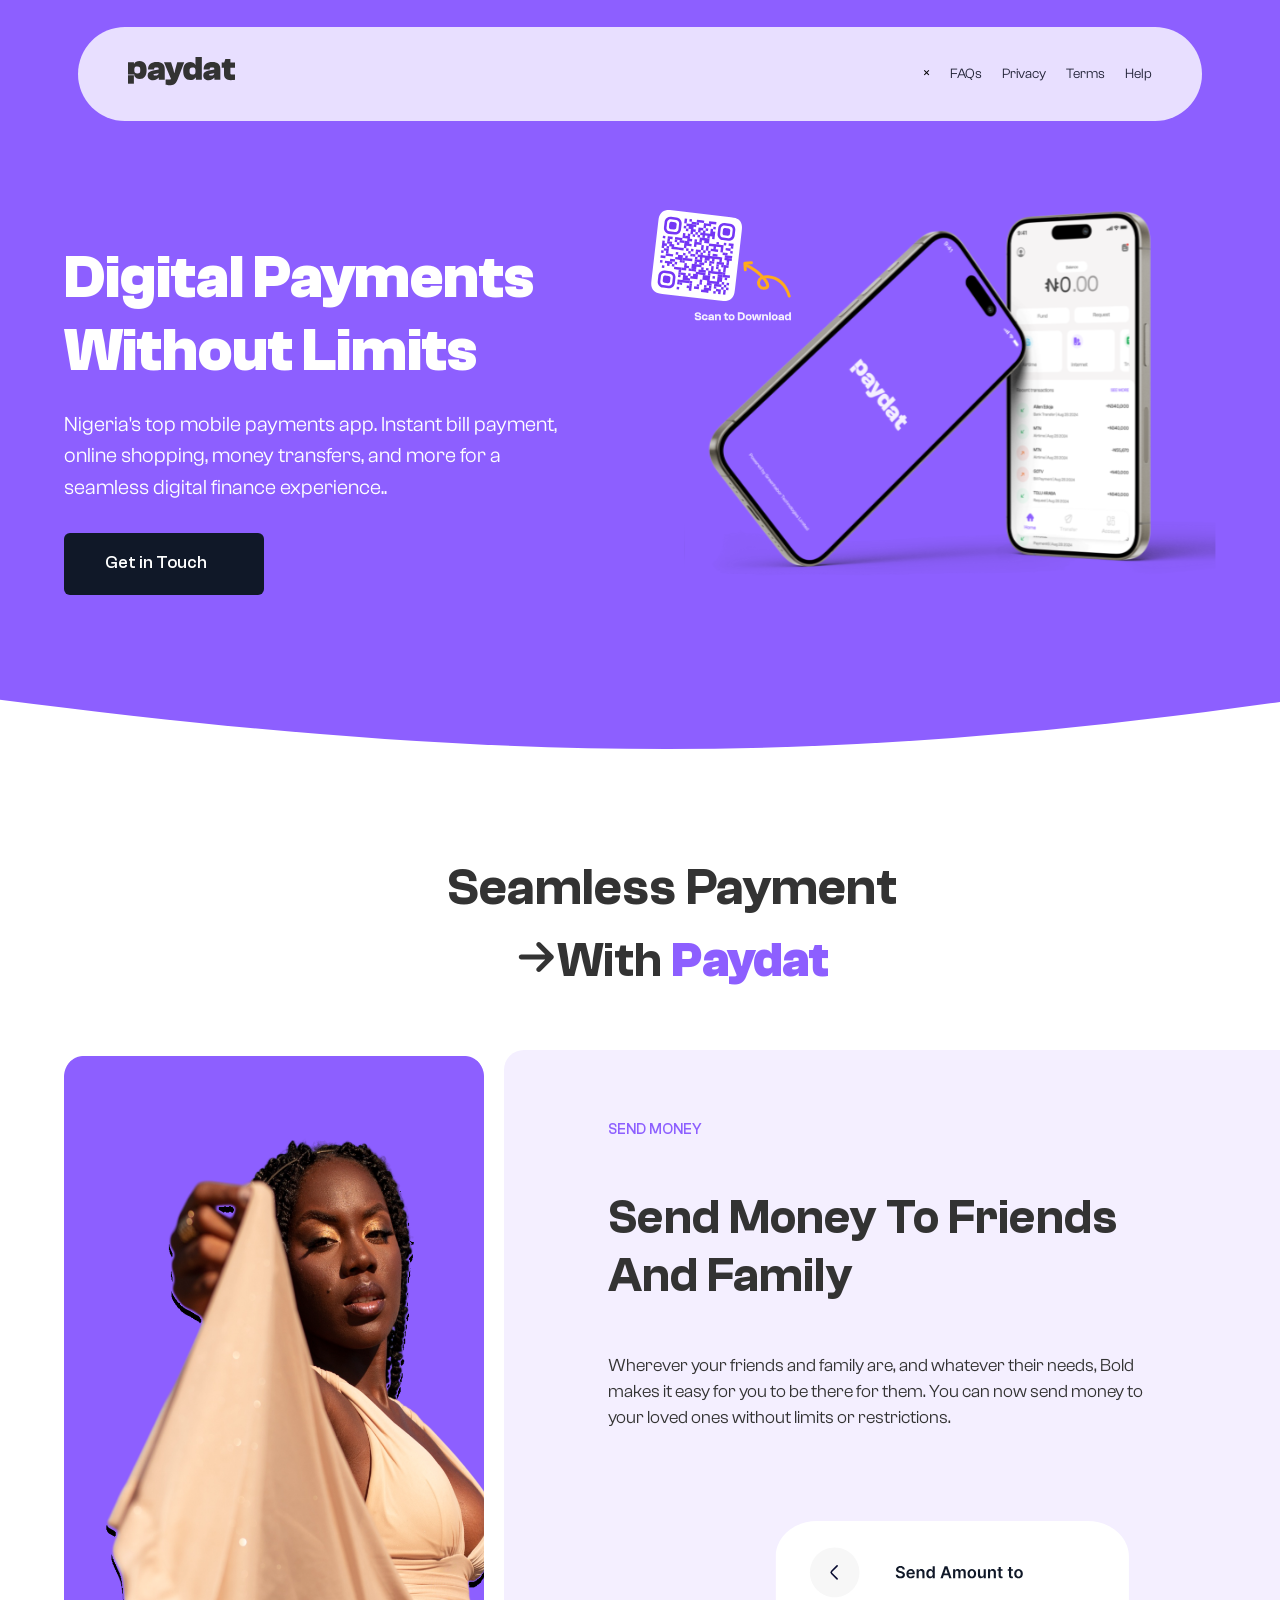
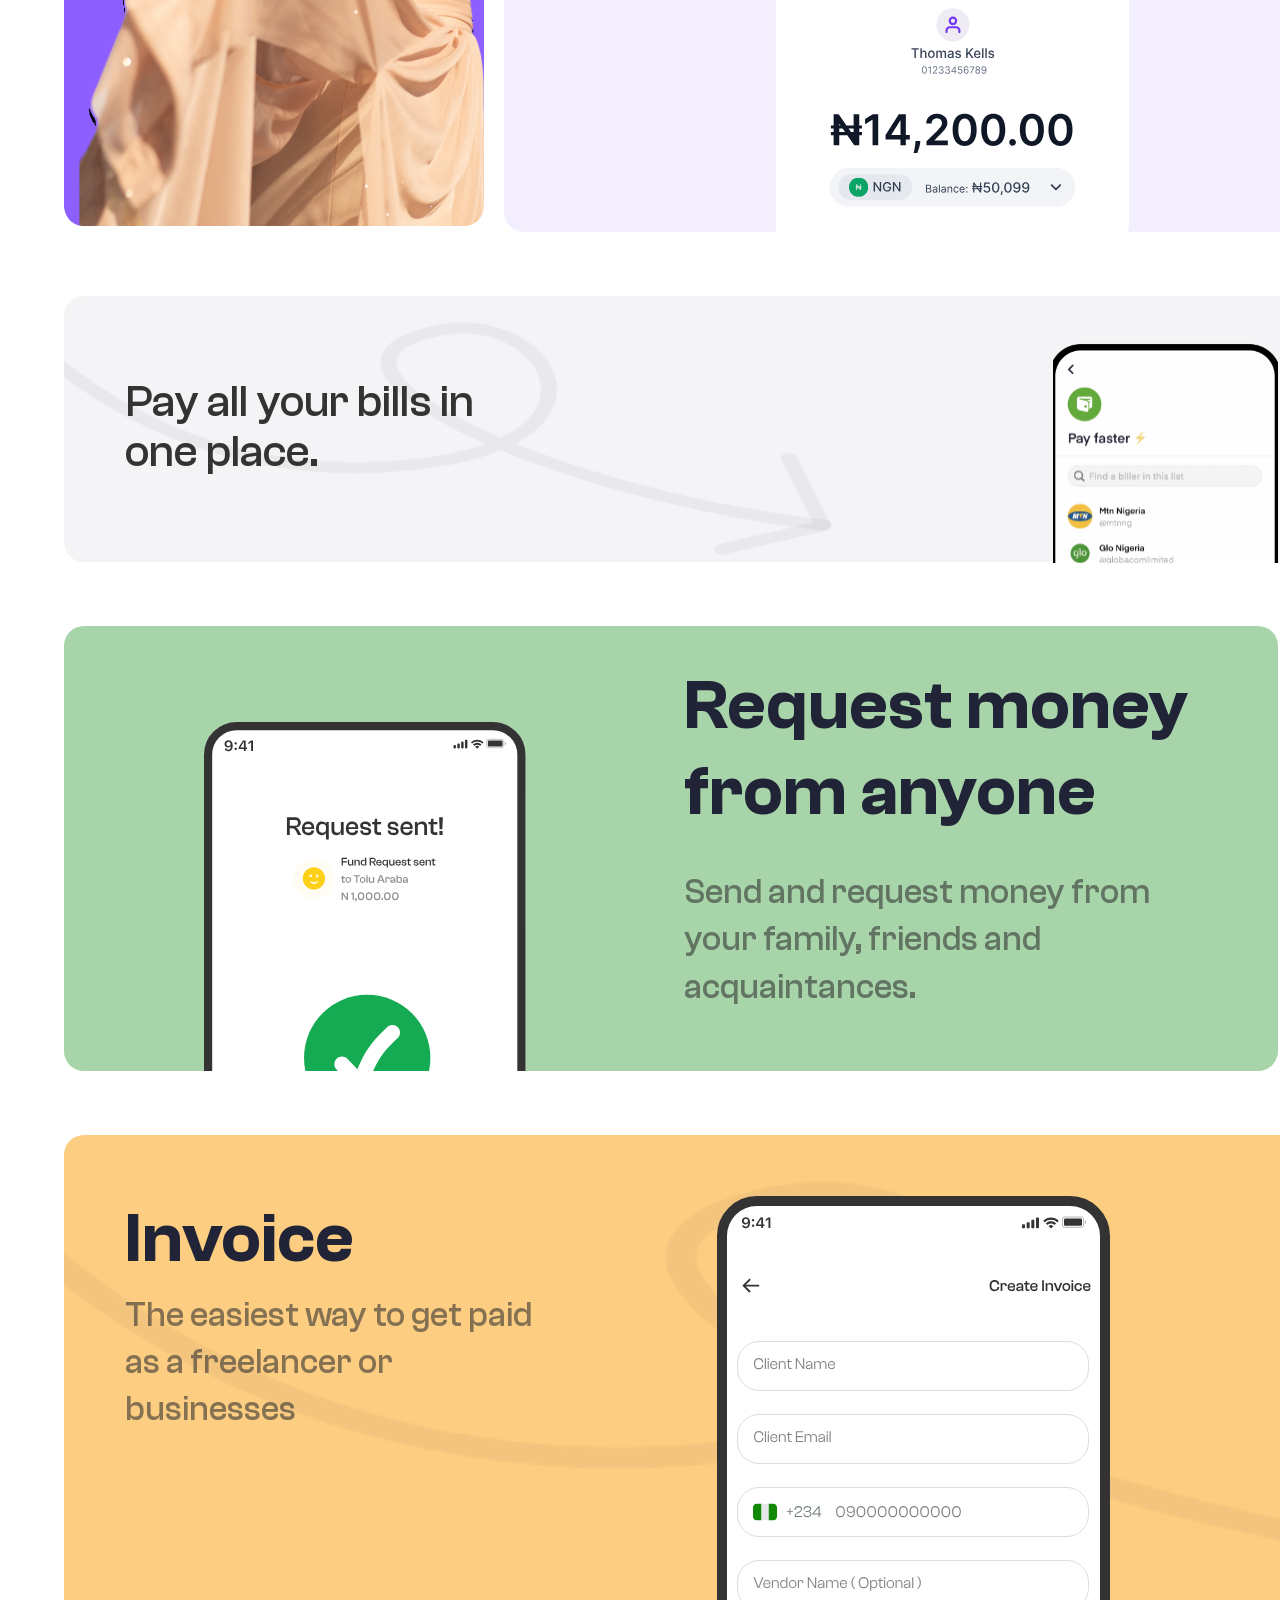
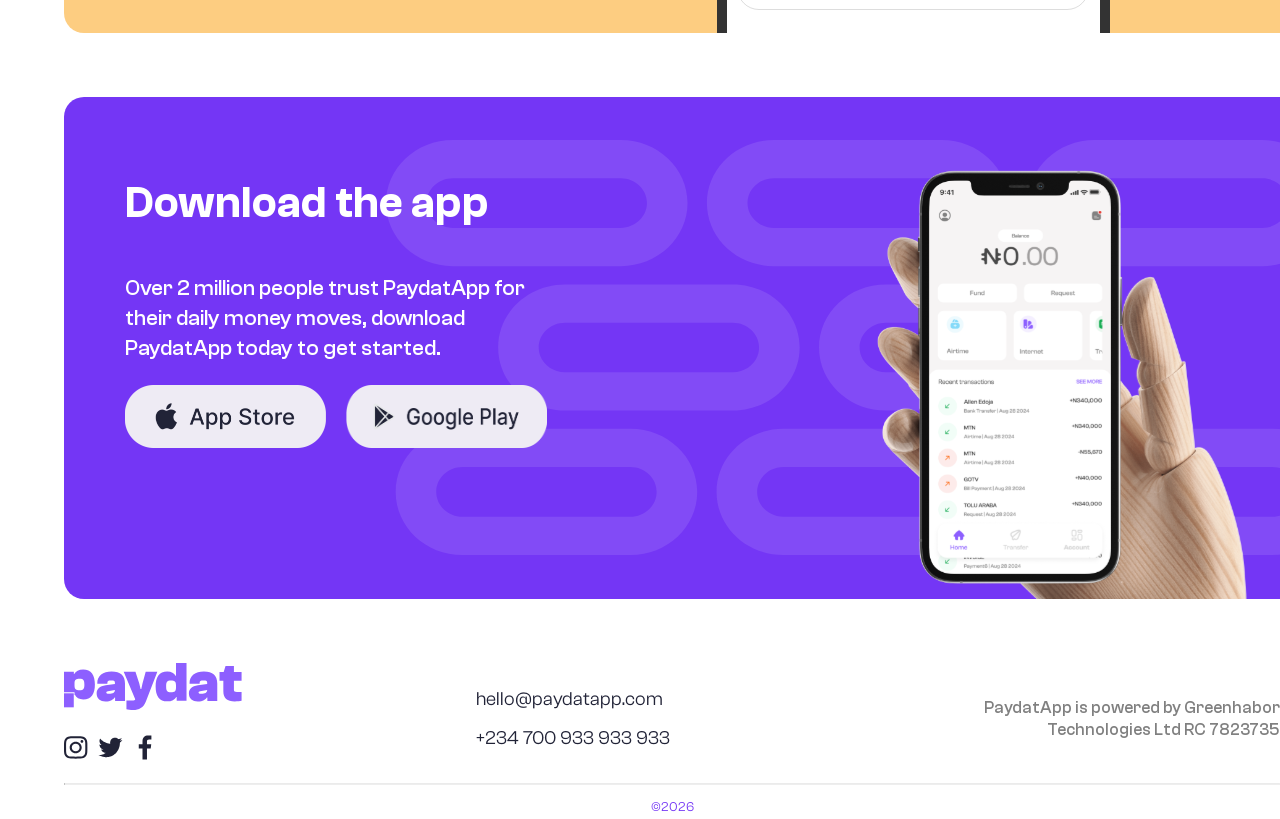
==== index.html @ 6aa81b86 "mobile update" ====
<!DOCTYPE html>
<html lang="en">

<head>
    <meta charset="UTF-8">
    <meta name="viewport" content="width=device-width, initial-scale=1.0">
    <title>Paydat Payments</title>
    <link rel="stylesheet" href="style.css"> <!-- Optional CSS File -->
</head>

<body>

    <nav class="navbar">
        <div class="container">
            <a href="#" class="logo">
                <svg xmlns="http://www.w3.org/2000/svg" width="107" height="29" viewBox="0 0 107 29" fill="none">
                    <path
                        d="M6.3421 17.5701H0V5.28453H5.93512V6.62656H6.13861C7.08823 5.00419 8.91964 3.92261 11.5311 3.92261C16.4827 3.92261 18.6193 7.47155 18.6193 12.9471C18.6193 18.4226 16.5505 21.9715 11.5989 21.9715C9.08921 21.9715 7.39346 20.9237 6.64733 19.3351H6.3421V17.5701ZM6.3421 13.5892C6.3421 15.9552 7.29172 16.4622 9.2927 16.4622C11.972 16.4622 12.2772 15.2792 12.2772 12.9471C12.2772 10.6149 11.9381 9.46571 9.2927 9.46571C7.29172 9.46571 6.3421 9.93891 6.3421 12.3387V13.5892Z"
                        fill="#333333" />
                    <rect y="18.2576" width="5.88756" height="8.44737" fill="#333333" />
                    <path
                        d="M102.93 23.1686C98.216 23.1686 96.0115 21.2759 96.0115 17.0847V10.6628H93.7053V5.45774H96.215L97.3342 1.875H102.388V5.45774H107V10.6628H102.388V16.1384C102.388 17.1861 102.761 17.4565 104.219 17.4565H107V22.763C106.118 22.9658 104.524 23.1686 102.93 23.1686Z"
                        fill="#333333" />
                    <path
                        d="M67.4877 9.59219e-05L73.8298 9.53674e-05L73.8298 22.7809L67.8947 22.7809L67.8947 20.4149L67.6912 20.4149C66.7416 22.0373 64.9102 23.1189 62.2987 23.1189C57.3472 23.1189 55.2105 19.57 55.2105 14.0945C55.2105 8.61895 57.2793 5.07001 62.2309 5.07001C64.7406 5.07001 66.4364 6.11779 67.1825 7.70636L67.4877 7.70636L67.4877 9.59219e-05ZM67.4877 13.4523C67.4877 11.0863 66.5381 10.5793 64.5371 10.5793C61.8579 10.5793 61.5526 11.7623 61.5526 14.0945C61.5526 16.4266 61.8918 17.5758 64.5371 17.5758C66.5381 17.5758 67.4877 17.1026 67.4877 14.7028L67.4877 13.4523Z"
                        fill="#333333" />
                    <path
                        d="M41.6635 28.3202C40.1713 28.3202 38.4416 28.0498 37.6277 27.847V22.5743H41.1887C42.2401 22.5743 42.6132 22.4391 42.9184 21.7969L35.9658 5.20142H43.054L45.3603 12.3331L46.1403 15.6792H46.5812L47.2934 12.3331L49.2266 5.20142H56.247L49.3961 23.0137C47.87 27.002 45.055 28.3202 41.6635 28.3202Z"
                        fill="#333333" />
                    <path
                        d="M24.9521 23.1685C21.9676 23.1685 19.6614 21.5799 19.6614 18.4028C19.6614 15.6988 21.425 14.0765 25.1217 13.4681L30.6837 12.5893V11.9809C30.6837 10.8993 30.3107 10.5275 28.4454 10.5275C26.58 10.5275 26.1391 10.8655 26.1391 11.9133V12.4541H20.0684V12.0485C20.0684 7.75598 23.4599 5.11963 28.6828 5.11963C34.0752 5.11963 36.7545 7.51939 36.7545 12.4203V22.8305H30.7855V20.735H30.4803C29.7341 21.8165 28.208 23.1685 24.9521 23.1685ZM25.4948 17.8282C25.4948 18.4366 25.8678 18.5718 27.0548 18.5718C29.5306 18.5718 30.582 17.9296 30.6837 16.3072L26.4444 17.017C25.7661 17.1184 25.4948 17.355 25.4948 17.8282Z"
                        fill="#333333" />
                    <path
                        d="M80.549 23.1685C77.5645 23.1685 75.2583 21.5799 75.2583 18.4028C75.2583 15.6988 77.0219 14.0765 80.7186 13.4681L86.2807 12.5893V11.9809C86.2807 10.8993 85.9076 10.5275 84.0423 10.5275C82.177 10.5275 81.7361 10.8655 81.7361 11.9133V12.4541H75.6653V12.0485C75.6653 7.75598 79.0568 5.11963 84.2797 5.11963C89.6722 5.11963 92.3514 7.51939 92.3514 12.4203V22.8305H86.3824V20.735H86.0772C85.331 21.8165 83.8049 23.1685 80.549 23.1685ZM81.0917 17.8282C81.0917 18.4366 81.4647 18.5718 82.6518 18.5718C85.1276 18.5718 86.1789 17.9296 86.2807 16.3072L82.0413 17.017C81.363 17.1184 81.0917 17.355 81.0917 17.8282Z"
                        fill="#333333" />
                </svg>
            </a>
            <div class="menu-toggle">&#9776;</div>
            <ul class="nav-links">
                <li class="close-nav">&times;</li> 
                <li><a href="#">FAQs</a></li>
                <li><a href="#">Privacy</a></li>
                <li><a href="#">Terms</a></li>
                <li><a href="https://wa.link/xl67yq">Help</a></li>
            </ul>
        </div>
    </nav>

    <main class="">
        <section class="hero">
            <div class="container">
                <div class="container-grid">
                    <div class="hero-content">
                        <h1>Digital Payments Without Limits</h1>
                        <p>Nigeria's top mobile payments app. Instant bill payment, online shopping, money transfers,
                            and more for a seamless digital finance experience..</p>
                        <a href="#" class="cta-button">Get in Touch</a>
                    </div>
                    <div class="box-image">
                        <img src="./assets/images/phone.svg" alt="iphone" class="hero-image" />
                        <img src="./assets/images/qrcode.svg" alt="iphone" class="mobile-hero-image" />
                    </div>
                </div>
            </div>

        </section>
        <section class="payment-section">
            <div class="container">
 <div class="payment-content">
                <h2>Seamless Payment</h2>
                <div class="payment-flex">
                    <div class="">
                        <img src="./assets/images/SVG.svg" alt="female dancing" class="arrow-image" />
                    </div>
                    <h3>With <span>Paydat</span></h3>
</div>
                </div>
                <div class="grid-column-3">
                    <img src="./assets/images/image.png" alt="female dancing" class="payment-image" />
                    <img src="./assets/images/mobile-image.png" alt="female dancing" class="mobile-image" />
                    <div class="payment-background">
                        <div class="payment-background-content">
                        <small>Send Money</small>
                        <h3>Send money to friends
                            and family</h3>
                        <p>Wherever your friends and family are, and whatever their needs, Bold
                            makes it easy for you to be there for them. You can now send money
                            to your loved ones without limits or restrictions.</p>
                            </div>
                      <div style="display: flex; align-items: center; justify-content: center; position: relative; top: 30px;">
                        <img src="./assets/images/payment.svg" alt="female dancing" class="amount-image" />
            
                        
                    </div>
                </div>
            </div>
            </div>
        </section>
        <section class="section">
            <div class="container">
                <div class="bills-background">
                    <div class="text-content">
                <h3>Pay all your bills in one place.</h3>
                </div>
                <div class="bills-image-wrapper">
                <img class="image" src="./assets/images/image.svg" alt="Placeholder" />
                </div>
                </div>
            </div>
        </section>

        <section class="section">
            <div class="container">
                <div class="green-section">
                    <div class="green-image-wrapper">
                        <img class="" src="./assets/images/Request-from_.svg" alt="Placeholder" />
                        </div>
                    <div class="green-content">
                <h3 >Request money from anyone</h3>
                <p>Send and request money from your family, friends and acquaintances.</p>
                </div>
             
                </div>
            </div>
        </section>

        <section class="section">
            <div class="container">
                <div class="invoice-section">
                    <div class="green-content">
                        <h3 >Invoice</h3>
                        <p>The easiest way to get paid as a freelancer or businesses</p>
                        </div>
                    <div class="green-image-wrapper">
                        <img class="" src="./assets/images/create-invoice.svg" alt="Placeholder" />
                        </div>
                   
             
                </div>
            </div>
        </section>

        <section class="section">
            <div class="container">
                <div class="download-section">
                   
                    <div class="download-content">
                        <h3 >Download the app</h3>
                        <p>Over 2 million people trust PaydatApp for their daily money moves, download  PaydatApp today to get started.</p>
                        <div class="download">
                            <img class="" src="./assets/images/Button.png" alt="Placeholder" />
                            <img class="google-btn" src="./assets/images/google.png" alt="Placeholder" />
                        </div>
                        </div>

                    <div class="green-image-wrapper">
                        <img class="download-image" src="./assets/images/iPhone-hands.svg" alt="Placeholder" />
                        </div>
                   
             
                </div>
            </div>
        </section>

        <section class="section">
            <div class="container">
                <div class="grid-column-3">
                    <div class="logo-center">
                        <a href="#" class="logo">
                            <img class="" src="./assets/images/blue-logo.svg" alt="logo" />
                        </a>
                        <div class="social-box">
                        <a href="#" class="social-media">
                            <svg xmlns="http://www.w3.org/2000/svg" width="24" height="25" viewBox="0 0 24 25" fill="none">
                                <path d="M11.694 1.17004C8.5185 1.17004 8.12025 1.18279 6.873 1.23754C5.628 1.29229 4.77825 1.48279 4.03425 1.76104C3.25888 2.04037 2.55247 2.48283 1.96275 3.05854C1.37171 3.61485 0.911185 4.29514 0.61425 5.05054C0.32475 5.76754 0.12675 6.58504 0.0705 7.78204C0.0135 8.98204 0 9.36454 0 12.42C0 15.4755 0.0135 15.8588 0.0705 17.058C0.1275 18.2558 0.3255 19.0733 0.61425 19.7895C0.911185 20.545 1.37171 21.2252 1.96275 21.7815C2.55249 22.3572 3.25889 22.7997 4.03425 23.079C4.77825 23.3573 5.628 23.5478 6.873 23.6025C8.12025 23.6573 8.5185 23.67 11.694 23.67C14.8702 23.67 15.2685 23.6573 16.5165 23.6025C17.7607 23.5478 18.6105 23.3573 19.3545 23.0798C20.1299 22.8004 20.8363 22.358 21.426 21.7823C22.0171 21.2258 22.4776 20.5452 22.7745 19.7895C23.064 19.0733 23.262 18.2558 23.3182 17.058C23.3752 15.858 23.3888 15.4755 23.3888 12.42C23.3888 9.36454 23.3752 8.98129 23.3182 7.78204C23.2612 6.58429 23.0632 5.76679 22.7745 5.05054C22.4775 4.29515 22.017 3.61487 21.426 3.05854C20.8363 2.48283 20.1299 2.04037 19.3545 1.76104C18.6105 1.48279 17.76 1.29229 16.515 1.23754C15.2685 1.18279 14.8702 1.17004 11.694 1.17004ZM11.694 3.19729C14.817 3.19729 15.1867 3.20854 16.4198 3.26254C17.5597 3.31279 18.1793 3.49579 18.591 3.65029C19.0957 3.82851 19.5548 4.11584 19.9357 4.49179C20.3215 4.85091 20.6206 5.29306 20.8102 5.78479C20.9707 6.18154 21.1613 6.77704 21.213 7.87429C21.2693 9.06004 21.2812 9.41629 21.2812 12.42C21.2812 15.4238 21.2692 15.78 21.2137 16.9658C21.1612 18.063 20.9707 18.6585 20.8102 19.0553C20.5987 19.5803 20.3452 19.9553 19.9357 20.3483C19.5548 20.7243 19.0957 21.0116 18.591 21.1898C18.1785 21.3443 17.5597 21.5273 16.4198 21.5775C15.1867 21.6315 14.817 21.6428 11.6947 21.6428C8.57175 21.6428 8.202 21.6315 6.969 21.5775C5.829 21.5273 5.2095 21.3443 4.797 21.1898C4.2926 21.0115 3.83371 20.7242 3.453 20.3483C3.06696 19.9893 2.76766 19.5471 2.57775 19.0553C2.418 18.6585 2.2275 18.063 2.175 16.9658C2.11875 15.78 2.1075 15.4238 2.1075 12.42C2.1075 9.41629 2.11875 9.06004 2.175 7.87429C2.2275 6.77704 2.418 6.18154 2.57775 5.78479C2.79 5.25979 3.0435 4.88479 3.453 4.49179C3.83371 4.11593 4.2926 3.82861 4.797 3.65029C5.2095 3.49579 5.82825 3.31279 6.969 3.26254C8.202 3.20854 8.57175 3.19729 11.694 3.19729ZM11.694 6.64279C8.3775 6.64279 5.68875 9.22954 5.68875 12.42C5.68875 15.6105 8.3775 18.1973 11.694 18.1973C15.0105 18.1973 17.7 15.6105 17.7 12.42C17.7 9.22954 15.0113 6.64279 11.6947 6.64279H11.694ZM11.694 16.17C9.5415 16.17 7.79625 14.4908 7.79625 12.42C7.79625 10.3493 9.5415 8.67004 11.694 8.67004C13.8465 8.67004 15.5925 10.3493 15.5925 12.42C15.5925 14.4908 13.8472 16.17 11.694 16.17ZM19.3403 6.41479C19.3403 7.16029 18.7118 7.76479 17.937 7.76479C17.1615 7.76479 16.5338 7.16029 16.5338 6.41479C16.5338 5.66929 17.1615 5.06479 17.9363 5.06479C18.7118 5.06479 19.3403 5.66929 19.3403 6.41479Z" fill="#212337"/>
                              </svg>
                        </a>
                        <a href="#" class="social-media">
                            <svg xmlns="http://www.w3.org/2000/svg" width="25" height="25" viewBox="0 0 25 25" fill="none">
                                <path d="M16.4205 2.69485V2.69031H17.5362L17.9442 2.77269C18.216 2.82588 18.4625 2.89593 18.6836 2.9822C18.9061 3.06847 19.1208 3.16901 19.3277 3.28447C19.5353 3.39928 19.7234 3.51669 19.8921 3.63604C20.0594 3.75409 20.2099 3.87993 20.3429 4.01225C20.4746 4.14588 20.6802 4.1809 20.9591 4.11604C21.238 4.05117 21.5383 3.96036 21.8601 3.84555C22.1818 3.73074 22.5003 3.60101 22.8149 3.45701C23.1295 3.31301 23.3208 3.22155 23.3902 3.18263C23.457 3.14242 23.4934 3.12101 23.4973 3.11777L23.5018 3.11128L23.5232 3.1009L23.5446 3.08988L23.566 3.07885L23.5874 3.06847L23.592 3.06198L23.5984 3.05744L23.6049 3.0529L23.6088 3.04642L23.6302 3.03993L23.6516 3.03604L23.6477 3.06847L23.6413 3.1009L23.6302 3.13333L23.6199 3.16577L23.6088 3.18717L23.5984 3.20858L23.5874 3.24101C23.5786 3.26932 23.5715 3.29813 23.566 3.32728C23.5589 3.3636 23.4908 3.5076 23.3623 3.75928C23.2228 4.02794 23.0609 4.28441 22.8785 4.52598C22.6858 4.78544 22.5126 4.98133 22.3595 5.11366C22.2052 5.24728 22.1027 5.34069 22.0527 5.39452C22.0028 5.44901 21.9418 5.4996 21.8704 5.54566L21.7628 5.61701L21.7414 5.62739L21.72 5.63842L21.7154 5.6449L21.7089 5.64944L21.7024 5.65333L21.6986 5.65982L21.6772 5.67085L21.6557 5.68187L21.6512 5.68836L21.6447 5.69225L21.6382 5.69679L21.6343 5.70328L21.6298 5.70977L21.6233 5.71366L21.6168 5.7182L21.6129 5.72469H21.72L22.3206 5.59496C22.7088 5.51212 23.0921 5.40774 23.4687 5.28231L24.048 5.08771L24.1128 5.06631L24.1453 5.05528L24.166 5.04425L24.1874 5.03387L24.2088 5.02285L24.2309 5.01182L24.2737 5.00533L24.3165 5.00144V5.04425L24.3055 5.04879L24.2951 5.05528L24.2906 5.06177L24.2841 5.06631L24.2776 5.0702L24.2737 5.07669L24.2692 5.08317L24.2627 5.08771L24.2562 5.09225L24.2523 5.09874L24.2477 5.10523L24.2413 5.10912L24.2309 5.13052L24.2199 5.15258L24.2134 5.15647C24.2108 5.16101 24.12 5.2836 23.9409 5.5236C23.7619 5.76555 23.6653 5.88815 23.651 5.89139C23.6367 5.89528 23.6166 5.91733 23.5913 5.95625C23.5667 5.99647 23.4149 6.15733 23.136 6.43755C22.857 6.71842 22.5846 6.96815 22.3167 7.18674C22.0475 7.40728 21.912 7.67777 21.9087 7.99885C21.9048 8.31863 21.888 8.67993 21.8594 9.08339C21.8266 9.52116 21.7729 9.95711 21.6986 10.3898C21.6044 10.9248 21.4825 11.4546 21.3334 11.977C21.1693 12.5673 20.9688 13.1433 20.7327 13.705C20.5177 14.2237 20.2705 14.7285 19.9926 15.2164C19.7351 15.6633 19.499 16.0414 19.2843 16.3508C19.0702 16.6603 18.8516 16.9521 18.6298 17.2252C18.408 17.499 18.1277 17.8071 17.7885 18.1502C17.448 18.4914 17.2624 18.6782 17.2307 18.7113C17.1982 18.7437 17.0575 18.8611 16.8103 19.0654C16.5639 19.2717 16.2992 19.4773 16.0164 19.6836C15.7662 19.8672 15.5068 20.038 15.2393 20.1954C15.0032 20.3316 14.7184 20.4879 14.3857 20.6637C14.0536 20.8408 13.6942 21.0049 13.3083 21.1567C12.9217 21.3072 12.5143 21.4479 12.0849 21.5777C11.6562 21.7074 11.241 21.8079 10.8402 21.8799C10.3887 21.9588 9.93429 22.0201 9.47802 22.0635L8.71586 22.1387V22.1498H7.32126V22.1387L7.13899 22.1284C7.03877 22.1226 6.93865 22.1152 6.83867 22.1063C6.54153 22.0705 6.24486 22.0309 5.94872 21.9876C5.54116 21.9351 5.13636 21.8631 4.73575 21.7716C4.44321 21.7003 4.00667 21.5627 3.42742 21.3617C2.9192 21.1894 2.42242 20.9851 1.94007 20.75C1.68183 20.6223 1.42453 20.4928 1.16818 20.3614C1.04969 20.2996 0.933501 20.2333 0.819856 20.163L0.626558 20.0443L0.622666 20.0378L0.61618 20.0332L0.609693 20.0287L0.605153 20.0222L0.583747 20.0118L0.562342 20.0008L0.55845 19.9943L0.551964 19.9898L0.545477 19.9859L0.540937 19.9794L0.536396 19.9729L0.52991 19.9684H0.519531V19.9249L0.540937 19.9294L0.562342 19.9359L0.658991 19.947C0.723856 19.9534 0.898991 19.9651 1.1844 19.9794C1.81914 20.0098 2.45533 19.9772 3.08364 19.8821C3.42029 19.8315 3.81661 19.7452 4.27456 19.6226C4.70579 19.5097 5.12777 19.3639 5.53683 19.1867C5.81182 19.067 6.08369 18.9403 6.35218 18.8066C6.5124 18.7243 6.75694 18.5718 7.0858 18.3487L7.57942 18.014L7.58396 18.0075L7.59045 18.003L7.59694 17.9984L7.60083 17.9919L7.60537 17.9854L7.61186 17.9816L7.61834 17.977L7.62223 17.9705L7.64364 17.964L7.66504 17.9601L7.66959 17.9381L7.67607 17.9167L7.68256 17.9121L7.68645 17.9057L7.51521 17.8953C7.40427 17.8882 7.29335 17.8808 7.18245 17.8732C7.01212 17.8543 6.84358 17.8218 6.67845 17.7759C6.42489 17.7097 6.17715 17.623 5.93769 17.5165C5.67028 17.3998 5.41222 17.2627 5.1658 17.1065C4.91477 16.9483 4.7338 16.8166 4.62223 16.7115C4.51196 16.6077 4.36926 16.4611 4.19348 16.2704C4.0252 16.0874 3.87286 15.8904 3.73813 15.6814C3.59795 15.4583 3.47458 15.225 3.36904 14.9835L3.19131 14.5904L3.18029 14.558L3.16991 14.5256L3.16342 14.5041L3.15888 14.4827L3.19131 14.4866L3.22375 14.4931L3.45921 14.5256C3.61683 14.5476 3.86331 14.5547 4.19996 14.5476C4.53596 14.5405 4.76818 14.5255 4.89726 14.5041C5.02569 14.4827 5.10483 14.4685 5.13337 14.4613L5.17618 14.4503L5.22937 14.4393L5.28321 14.4289L5.28775 14.4224L5.29423 14.4179L5.30072 14.4133L5.30461 14.4068L5.2618 14.3965L5.21899 14.3854L5.17618 14.3744L5.13337 14.364L5.08991 14.353C5.03968 14.3395 4.98972 14.325 4.94007 14.3096C4.74404 14.2378 4.55082 14.1586 4.36083 14.0721C4.04559 13.9359 3.79586 13.8023 3.60969 13.6726C3.42288 13.5428 3.24515 13.4001 3.0778 13.2471C2.88084 13.0596 2.69665 12.8591 2.52645 12.6471C2.31474 12.3844 2.13449 12.098 1.98937 11.7934C1.84201 11.496 1.72342 11.1852 1.63521 10.8652C1.55737 10.5714 1.50548 10.2717 1.48083 9.96879L1.44191 9.51474L1.46396 9.51928L1.48537 9.52577L1.50677 9.53679L1.52818 9.54782L1.54959 9.5582L1.57099 9.56923L1.90375 9.72036C2.16926 9.83521 2.44599 9.92216 2.72948 9.97982C3.05899 10.0512 3.25488 10.0914 3.31975 10.0985L3.41704 10.1089H3.60969L3.60515 10.1024L3.59867 10.0985L3.59218 10.094L3.58829 10.0875L3.58375 10.081L3.57726 10.0765L3.57077 10.0726L3.56688 10.0661L3.54548 10.0551L3.52342 10.044L3.51953 10.0376L3.51304 10.0337L3.50656 10.0291L3.50202 10.0226L3.48061 10.0116L3.45921 10.0012L3.45531 9.99474C3.3935 9.94895 3.33187 9.9029 3.27045 9.85658C3.13704 9.75056 3.01351 9.63267 2.90137 9.50436C2.76918 9.35605 2.6405 9.20466 2.51542 9.05031C2.38623 8.89159 2.2712 8.72186 2.17164 8.54306C2.05174 8.32081 1.94559 8.09141 1.8538 7.85615C1.6417 7.32499 1.52425 6.76079 1.50677 6.18912C1.49964 5.91539 1.50677 5.68187 1.52818 5.48728C1.54959 5.29269 1.59304 5.07344 1.65661 4.82825C1.72148 4.58371 1.81423 4.32425 1.93553 4.05117L2.11845 3.64058L2.12883 3.60815L2.13986 3.57571L2.14634 3.57117L2.15023 3.56469L2.15477 3.5582L2.16126 3.55431L2.16775 3.55885L2.17164 3.56533L2.17618 3.57182L2.18267 3.57571L2.18915 3.58025L2.19304 3.58674L2.19759 3.59323L2.20407 3.59712L2.21445 3.61917L2.22548 3.64058L2.23196 3.64512L2.2365 3.6516L2.5258 3.97593C2.7191 4.19128 2.94742 4.43258 3.21272 4.69917C3.47737 4.96512 3.62396 5.10328 3.6525 5.11366C3.68104 5.12533 3.71737 5.15842 3.75953 5.2129C3.80299 5.26609 3.94569 5.39388 4.18894 5.5956C4.43218 5.79669 4.75067 6.0302 5.14375 6.29679C5.53748 6.56339 5.97402 6.82609 6.45272 7.08555C6.93207 7.34501 7.4471 7.57852 7.9978 7.78739C8.54915 7.99625 8.9351 8.13312 9.15629 8.19798C9.37813 8.26285 9.75758 8.34523 10.294 8.44577C10.8305 8.54696 11.2346 8.61182 11.5063 8.64036C11.7781 8.66955 11.9643 8.68577 12.0642 8.69031L12.2147 8.6942L12.2101 8.66177L12.2036 8.62933L12.1608 8.3595C12.1279 8.10901 12.1136 7.85642 12.118 7.60382C12.118 7.2795 12.1427 6.98112 12.1933 6.70739C12.2432 6.43366 12.3184 6.15669 12.4183 5.87582C12.4975 5.6428 12.5957 5.41673 12.7122 5.19993C12.8095 5.03128 12.9366 4.83928 13.0942 4.62328C13.2519 4.40728 13.4555 4.18415 13.7059 3.95388C13.9669 3.71558 14.2549 3.50876 14.5641 3.33766C14.8483 3.17507 15.1463 3.03788 15.4547 2.92771C15.6779 2.84688 15.9078 2.78546 16.1416 2.74415C16.3271 2.7156 16.4205 2.69874 16.4205 2.69485Z" fill="#212337"/>
                              </svg>
                        </a>
                        <a href="">
                            <svg xmlns="http://www.w3.org/2000/svg" width="24" height="25" viewBox="0 0 24 25" fill="none">
                                <path d="M13.9679 24.42V13.472H17.6919L18.2487 9.20564H13.9679V6.48164C13.9679 5.24644 14.3159 4.40484 16.1103 4.40484L18.3999 4.40404V0.588044C18.0039 0.536044 16.6447 0.420044 15.0639 0.420044C11.7631 0.420044 9.50393 2.40804 9.50393 6.06004V9.20564H5.76953V13.4728H9.50233V24.42H13.9671H13.9679Z" fill="#212337"/>
                              </svg>
                        </a>
                        </div>
                    </div>

                    <div class="footer-flex">
                        <a href="hello@paydatapp.com" target="_blank" class="footer-text">
                            hello@paydatapp.com
                        </a>
                        <a href="+234 700 933 933 933" target="_blank" class="footer-text">
                            +234 700 933 933 933
                        </a>
                    </div>

                    <div>
                        <p class="tagline">PaydatApp is powered by Greenhabor Technologies Ltd  RC 7823735</p>
                    </div>

                </div>
                <hr class="line-break" />
                <div class="dateformat" id="dateformat">
              
                </div>
                </div>
       
                </section>
    </main>
    <script>
        const currentYear = new Date().getFullYear();
        document.getElementById("dateformat").innerHTML = ` ©${currentYear}`;

        const navbar = document.querySelector('.navbar');
const menuToggle = document.querySelector('.menu-toggle');
const closeNav = document.querySelector('.close-nav');

menuToggle.addEventListener('click', () => {
  navbar.classList.toggle('active');
});


closeNav.addEventListener('click', () => {
  navbar.classList.remove('active');
});

    </script>
</body>

</html>
---- style.css ----
@font-face {
    font-family: "ClashGrotesk";
    src: url("./assets/fonts/ClashGrotesk-Bold.woff2") format("woff2"),
         url("./assets/fonts/ClashGrotesk-Bold.woff") format("woff");
    font-weight: bold;
    font-style: normal;
}

@font-face {
    font-family: "ClashGrotesk";
    src: url("./assets/fonts/ClashGrotesk-Semibold.woff2") format("woff2"),
         url("./assets/fonts/ClashGrotesk-Semibold.ttf") format("truetype"),;
    font-weight: 600;
    font-style: normal;
}

@font-face {
    font-family: "ClashGrotesk";
    src: url("./assets/fonts/ClashGrotesk-Medium.woff2") format("woff2"),
         url("./assets/fonts/ClashGrotesk-Medium.ttf") format("truetype"),;
    font-weight: 500;
    font-style: normal;
}


@font-face {
    font-family: "ClashGrotesk";
    src: url("./assets/fonts/ClashGrotesk-Regular.woff") format("woff"),
         url("./assets/fonts/ClashGrotesk-Regular.ttf") format("truetype");
    font-weight: normal;
    font-style: normal;
}


body {
    margin: 0 ;
    padding: 0;
    box-sizing: border-box;
    font-family: 'ClashGrotesk', sans-serif;
  overflow-x: hidden;
}


 .container {
        width: 100%;
        margin: 0 auto; 
        max-width: 1280px;
    }
  
    main {
        display: flex;
        flex-direction: column;
      justify-content: center;
    }

  .container-grid {
    display: grid;
    grid-template-columns: repeat(2, 1fr);
    gap: 20px;
    justify-content: center;
    align-items: center;
  }

  .grid-column-3 {
    display: grid;
    grid-template-columns: repeat(3, 1fr);
    gap: 20px;
    justify-content: center;
    align-items: center;
  }

.navbar {
    border-radius: 50px;
    background: rgba(255, 255, 255, 0.80);
    backdrop-filter: blur(15px);
    padding: 21px 50px 21.68px 50px;
    position: fixed;
    width: 80%;
    max-width: 100%;
    top: 3%;
    left: 0;
    right: 0;
    z-index: 1000;
    margin: 0 auto;
}

.navbar .container {
    display: flex;
width: 100%;
justify-content: space-between;
align-items: center;
flex-shrink: 0;
margin: 0 auto;
}

.navbar .logo {
    /* font-size: 1.5em; */
    color: white;
    text-decoration: none;
}

.navbar .nav-links {
    list-style: none;
    display: flex;
}

.navbar .nav-links li {
    margin-left: 20px;
}

.navbar .nav-links a {
    text-decoration: none;
    color: #212337;
  text-align: center;
   font-family: "ClashGrotesk";
font-size: 14px;
font-style: normal;
font-weight: 400;
line-height: normal;
}

.navbar .nav-links a:hover {
    color: #f39c12;
}

.navbar .menu-toggle {
    display: none;
  }

/* Hero section styles */
.hero {
    background: url('./assets/images/Rectangle.svg') no-repeat center center/cover;
    color: white;
    height: 557px;
    padding: 15% 5% 0 5%;
  
}

/* .hero-content {
    max-width: 800px;
} */

.hero h1 {
    color: #FFF;
    font-family: "ClashGrotesk";
    font-size: 60px;
    font-style: normal;
    font-weight: 700;
    line-height: normal;
    margin-bottom: 20px;
}

.hero p {
    color: #FFF;
    font-family: "ClashGrotesk";
    font-size: 21px;
    font-style: normal;
    font-weight: 400;
    line-height: 31.5px; 
    margin-bottom: 30px
}

.hero-image {
    width: 100%;
height: auto;
max-width: 100%;
object-fit: cover;
display: flex;
}

.mobile-hero-image {
    display: none;
}

.box-image {
    display: flex;
    align-items: start
}

.hero-content{
    width: 500px;
    max-width: 100%;
}

.cta-button {
    border-radius: 6px;
    background: #101828;
    text-decoration: none;
    display: inline-flex;
    padding: 19px 57px 21px 41px;
    align-items: center;
    transition: background 0.3s ease;
    color: #FFF;
    text-align: center;
    font-family: "ClashGrotesk";
font-size: 18px;
font-style: normal;
font-weight: 500;
line-height: 22px; /* 122.222% */
}

.cta-button:hover {
    background: #e67e22;
}

.payment-section {
    padding: 5% 0% 0% 5%;
}

.payment-content {
    display: flex;
    flex-direction: column;
    gap: 0;
    justify-content: center;
    align-items: center;
    margin-bottom: 50px;
}

 .payment-content h2 {
color: #333333;
font-size: 51.68px;
font-family: ClashGrotesk;
font-weight: 600;
/* line-height: 58px; */
word-wrap: break-word;
text-align: center;
margin-bottom: 0;
} 

.payment-content h3{
    color: var(--Black, #333);
font-family: "ClashGrotesk";
font-size: 47.656px;
font-style: normal;
font-weight: 600;
line-height: normal; 
text-transform: capitalize;

}


.payment-section h3{
    color: var(--Black, #333);
font-family: "ClashGrotesk";
font-size: 47.656px;
font-style: normal;
font-weight: 600;
/* line-height: 54px;  */
text-transform: capitalize;
}

.payment-section p{
    color: #333;
    font-family: "ClashGrotesk";
    font-size: 18px;
    font-style: normal;
    font-weight: 400;
    line-height: 26px; 
}


.payment-section small{
    color: var(--Main, #8D5FFF);
    font-family: "ClashGrotesk";
    font-size: 15px;
    font-style: normal;
    font-weight: 500;
    line-height: 22.5px; /* 150% */
    text-transform: uppercase;
}


.payment-image {
    width:  420px;
    height: 770px;
    object-fit: 'cover';
    display: flex;
}

.mobile-image {
    display: none;
}

.payment-background {
    border-radius: 20px;
background: var(--Purple-BG, #F4EFFF);
width: 690px;
height: 713px !important;
max-width: '100%';
display: flex;
flex-direction: column;
padding: 10% 10% 0 15%;
}

.amount-image {
    width: 355.89px;
height: 339.713px;
max-width: 100%;

}
.payment-flex {
    display: inline-flex;
    align-items: center;
    position: relative;
    margin-top: 0;
    padding: 0;
    height: 80px;

}

.payment-flex span {
    color: #8D5FFF;
font-size: 49.36px;
font-family: ClashGrotesk;
font-weight: 700;
line-height: normal;
word-wrap: break-word
}

.content-flex {
    display: flex;
    flex-direction: column;
    justify-content: center;
    align-items: center;
    gap: 0;
}

.bills-background {
    width: 1153px;
    max-width: 100%;
    height: 100%;
    position: relative;
  background-color: #F4F3F5;
  background-image:  url('./assets/images/Background.png');
  border-radius: 20px;
  background-repeat: no-repeat;
  background-size: contain;
  background-position: center ;
  display: flex;
  justify-content: space-between;
  padding: 3% 5% 0 5%;
}

.text-content  {
 width: 376px;
 max-width: 100%;
}


.text-content h3 {
    color: var(--Black, #333);
    font-family: "ClashGrotesk";
    font-size: 45px;
    font-style: normal;
    font-weight: 500;
    line-height: 50px; /* 111.111% */
}

.image {
    width: 225px;
    height: 225px;
    object-fit: cover;
    max-width: 100%;
}

.bills-image-wrapper {
    position: relative;
    top: 6px
}

.section {
    padding: 5% 0% 0% 5%;

}

.green-section {
    width: 1153px;
    max-width: 100%;
    height: 100%;
    border-radius: 20px;
    background: #A7D4A9;
  display: flex;
  padding: 3% 0% 0 5%;
justify-content: space-around;
align-items: end;
}

.green-section  img{
    flex-shrink: 0;
    max-width: 100%;
    width: 322px;
    margin-bottom: -5px;
}


.green-content {
    width: 515px;
    max-width: 100%;
    position: relative;

}

.green-content h3 {
    color: #212337;
font-family: "ClashGrotesk";
font-size: 70px;
font-style: normal;
font-weight: 600;
line-height: normal;
margin-bottom: 0;
margin-top: 0;
}

.green-content p {
    color: var(--Black-2, rgba(51, 51, 51, 0.60));
font-family: "ClashGrotesk";
font-size: 34.316px;
font-style: normal;
font-weight: 500;
line-height: 47.25px;
margin-bottom: 60px;
}

.green-image-wrapper{
    position: relative;
}

.invoice-section {
    width: 1153px;
    max-width: 100%;
    height: 100%;
    position: relative;
    background-color: #FDCD81;
    background-image:  url('./assets/images/Background.png');
    border-radius: 20px;
    background-repeat: no-repeat;
    background-size: cover;
    /* background-position: center ; */
    display: flex;
    /* justify-content: space-between; */
    padding: 5% 5% 0 5%;
    gap: 10rem
}

.invoice-section .green-content {
    width: 432px;
    max-width: 100%;
}


.invoice-section .green-content  p{
    color: var(--Black-2, rgba(51, 51, 51, 0.60));
    font-family: "ClashGrotesk";
    font-size: 34.316px;
    font-style: normal;
    font-weight: 500;
    line-height: 47.25px;
    margin-top: 10px;
}

.invoice-section img {
    width: 393px;
    max-width: 100%;
    margin-bottom: -5px;
}


.download-section {
    width: 1153px;
    max-width: 100%;
    height: 100%;
    border-radius: 20px;
    background-color: #7436F5;
   background-image: url('./assets/images/Union.svg');
   background-repeat: no-repeat;
   background-position: right;
    display: flex;
    padding: 3% 5% 0 5%;
    justify-content: space-between;
    /* align-items: center; */
}

.download-image {
    width: 443px;
    max-width: 100%;
    margin-bottom: -5px;
}

.download-content {
    width: 400px;
    max-width: 100%;
}

.download-content h3 {
    color: #FFF;
    font-family: "ClashGrotesk";
    font-size: 44px;
    font-style: normal;
    font-weight: 600;
    line-height: 52.8px; /* 120% */
}


.download-content p {
    color: #FFF;
    font-family: "ClashGrotesk";
    font-size: 21.828px;
    font-style: normal;
    font-weight: 500;
    line-height: 29.92px; /* 137.071% */
}

.download {
    display: flex;
    gap: 20px;
    align-items: center;
}

.download a {
    cursor: pointer;
}

.download img {
    width: 201px;
    height: 63px;
    max-width: 100%;
    
}

.google-btn {
    width: 226px;
    height: 63px;
    max-width: 100%;
}

.social-box {
    display: flex;
    gap: 10px;
    margin-top: 20px;
    margin-bottom: 10px;
}
.social-box a {
    text-decoration: none;
}

.footer-text {
    color: #212337;
    font-family: ClashGrotesk;
    font-size: 19.2px;
    font-style: normal;
    font-weight: 400;
    line-height: 28.8px;
    text-decoration: none;
}

.footer-flex {
    display: flex;
    flex-direction: column;
    gap: 10px
}

.tagline {
    color: #808080;
text-align: right;
font-family: "ClashGrotesk";
font-size: 16.669px;
font-style: normal;
font-weight: 500;
line-height: 22px; /* 131.984% */
}

.line-break {
    border-top: 0.8px solid #EBEBEB;
}

.dateformat {
    color: #7436F5;
    text-align: center;
    font-family: ClashGrotesk;
    font-size: 13.275px;
    font-style: normal;
    font-weight: 400;
    line-height: 24px;
    margin-bottom 10px;
    margin-top: 10px;
}

.payment-background-content{
    width: 544px; 
    max-width: 100%; 
    margin-bottom: 30px;"
}


/* Small devices (portrait tablets and below) */
@media (max-width: 768px) {
    .navbar {
        padding: 10px 20px;
        width: 80%;
    }
    .navbar .nav-links {
        display: none;
      }
    
      /* Fullscreen mobile nav when active */
      .navbar.active .nav-links {
        display: flex;
        flex-direction: column;
        position: fixed;
        top: -40px;
        right: 0;
        left: auto;
        width: 50%;
        height: 602px ;
        background: #fff;
        justify-content: start;
        align-items: start;
        z-index: 10;
        transition: all 0.3s ease-in-out;

      }
    
      .navbar.active .nav-links li {
        margin: 20px 0;
      }
    
      .navbar .menu-toggle {
        display: block;
        font-size: 24px;
        color: #333;
        cursor: pointer;
      }
    
      .navbar .nav-links .close-nav {
        position: absolute;
        top: -20px;
        right: 30px;
        font-size: 40px;
        color: #333;
        cursor: pointer;
    
      }

    .container-grid{
        display: flex;
        flex-direction: column;
        gap: 20px;
        justify-content: center;
        align-items: center;
    }

    .hero-image {
        display: none
    }

.mobile-hero-image {
    display: flex;
}


.section {
    padding: 2%;
}

    .hero-content {
        max-width: 100%;
        width: 100%;
        display: flex;
        flex-direction: column;
        align-items: center;
        justify-content: center;
        padding-top: 30px;
        
    }

    .hero h1 {
        font-size: 40px;
        text-align: center;
        margin-bottom: 0;
    }

    .hero p {
        font-size: 18px;
        text-align: center;
    }

    .cta-button {
        padding: 15px 30px;
        font-size: 16px;
    }

    .payment-section {
        padding: 3%;
    }

    .payment-content h2 {
        font-size: 36px;
    }

    .payment-section h3 {
        font-size: 32px;
    }

    .payment-section p {
        font-size: 16px;
    }

    .mobile-image {
        width: 100%;
        height: auto;
        display: flex;
    }

    .payment-image {
        display: none;
    }

    .green-section {
        flex-direction: column;
        padding: 6% 5% 0 5%;
        align-items: center;
        gap: 0;
        width: auto;
    }

.green-image-wrapper {
    order: 1;
}

    .green-content {
        width: 247px;
    }

    .green-content h3 {
        font-size: 30px;
        line-height: normal;
    }

    .green-content p {
        font-size: 16px;
        line-height: normal;
    }

    .invoice-section {
        flex-direction: column;
        padding: 6% 5% 0 5%;
        align-items: center;
        gap: 0;
        width: auto;
    }

    .invoice-section .green-content  p{
      font-size: 16px;
      line-height: normal;
    }

    .download-section {
        flex-direction: column;
        width: auto;
        align-items: center;
        justify-content: center;
        gap: 0;
        padding: 6% 5% 5% 5%;

    }

    .download-content {
        width: auto;
        max-width: 100%;
        display: flex;
        flex-direction: column;
        align-items: center;
        justify-content: center;
    }

    .download-content h3 {
        font-size: 36px;
        line-height: 36px;
        margin-bottom: 0px;
    }

    .download-content p {
        font-size: 20px;
        text-align: center;
    }

    .download-image {
        display: none;
    }

    .bills-background {
        width: auto;
        max-width: 100%;
        height: 100%;
        position: relative;
      background-color: #F4F3F5;
      background-image:  url('./assets/images/Background.png');
      border-radius: 20px;
      background-repeat: no-repeat;
      background-size: contain;
      background-position: center ;
      display: flex;
      flex-direction: column;
      align-items: center;
      justify-content: space-between;
      padding: 3% 5% 0 5%;
    }

    .text-content h3 {
        font-size: 30px;
        line-height: 31.373px;
    }

    .grid-column-3 {
        display: grid;
        grid-template-columns: repeat(1, 1fr);
        gap: 20px;
        justify-content: center;
        align-items: center;
      }

      .payment-image{
        width: 389px;
       height: 406px;
        max-width: 100%;
    }
    .payment-background {
        border-radius: 20px;
    background: var(--Purple-BG, #F4EFFF);
    width: auto;
    height: 100%;
    max-width: 100%;
    display: flex;
    flex-direction: column;
    padding: 4% 5% 5% 4%;
    }
    
.payment-background-content{
    width: auto;
    max-width: 100%; 
    margin-bottom: 30px;"
}

.amount-image{
    width: auto;
height: auto;
max-width: 100%;
}

.container {
    width: 100%;
    margin: 0 auto; 
    max-width: 100%;
}

.download img {
    width: 138px;
    height: 43px;
    max-width: 100%;
}

.google-btn{
    width: 138px;
    height: 43px;
    max-width: 100%;
 
}
.social-box {
    display: flex;
    flex-direction: row;
    justify-content: center;
    align-items: center;
}

.footer-flex {
    flex-direction: column;
    justify-content: center;
align-items: center;
}
.footer-text{
    font-size: 19.2px;
font-style: normal;
}

.tagline {
    text-align: center;
    fon-size: 12px;
}

.logo-center {
    display: flex;
    flex-direction: column;
    justify-content: center;
    align-items: center;
}

.payment-flex span {
    font-size: 40px;
}
.payment-flex {
    height: 50px;
    padding: 0;
    margin-top: 0;
    display: flex;
    align-items: center;
    gap: 3px;
}
.arrow-image{
 height: 30px;
 weight: 30px;
}

.payment-content h3{
 font-size: 40px;
 margin-bottom 0;
}

}

/* Large devices (desktops and above) */
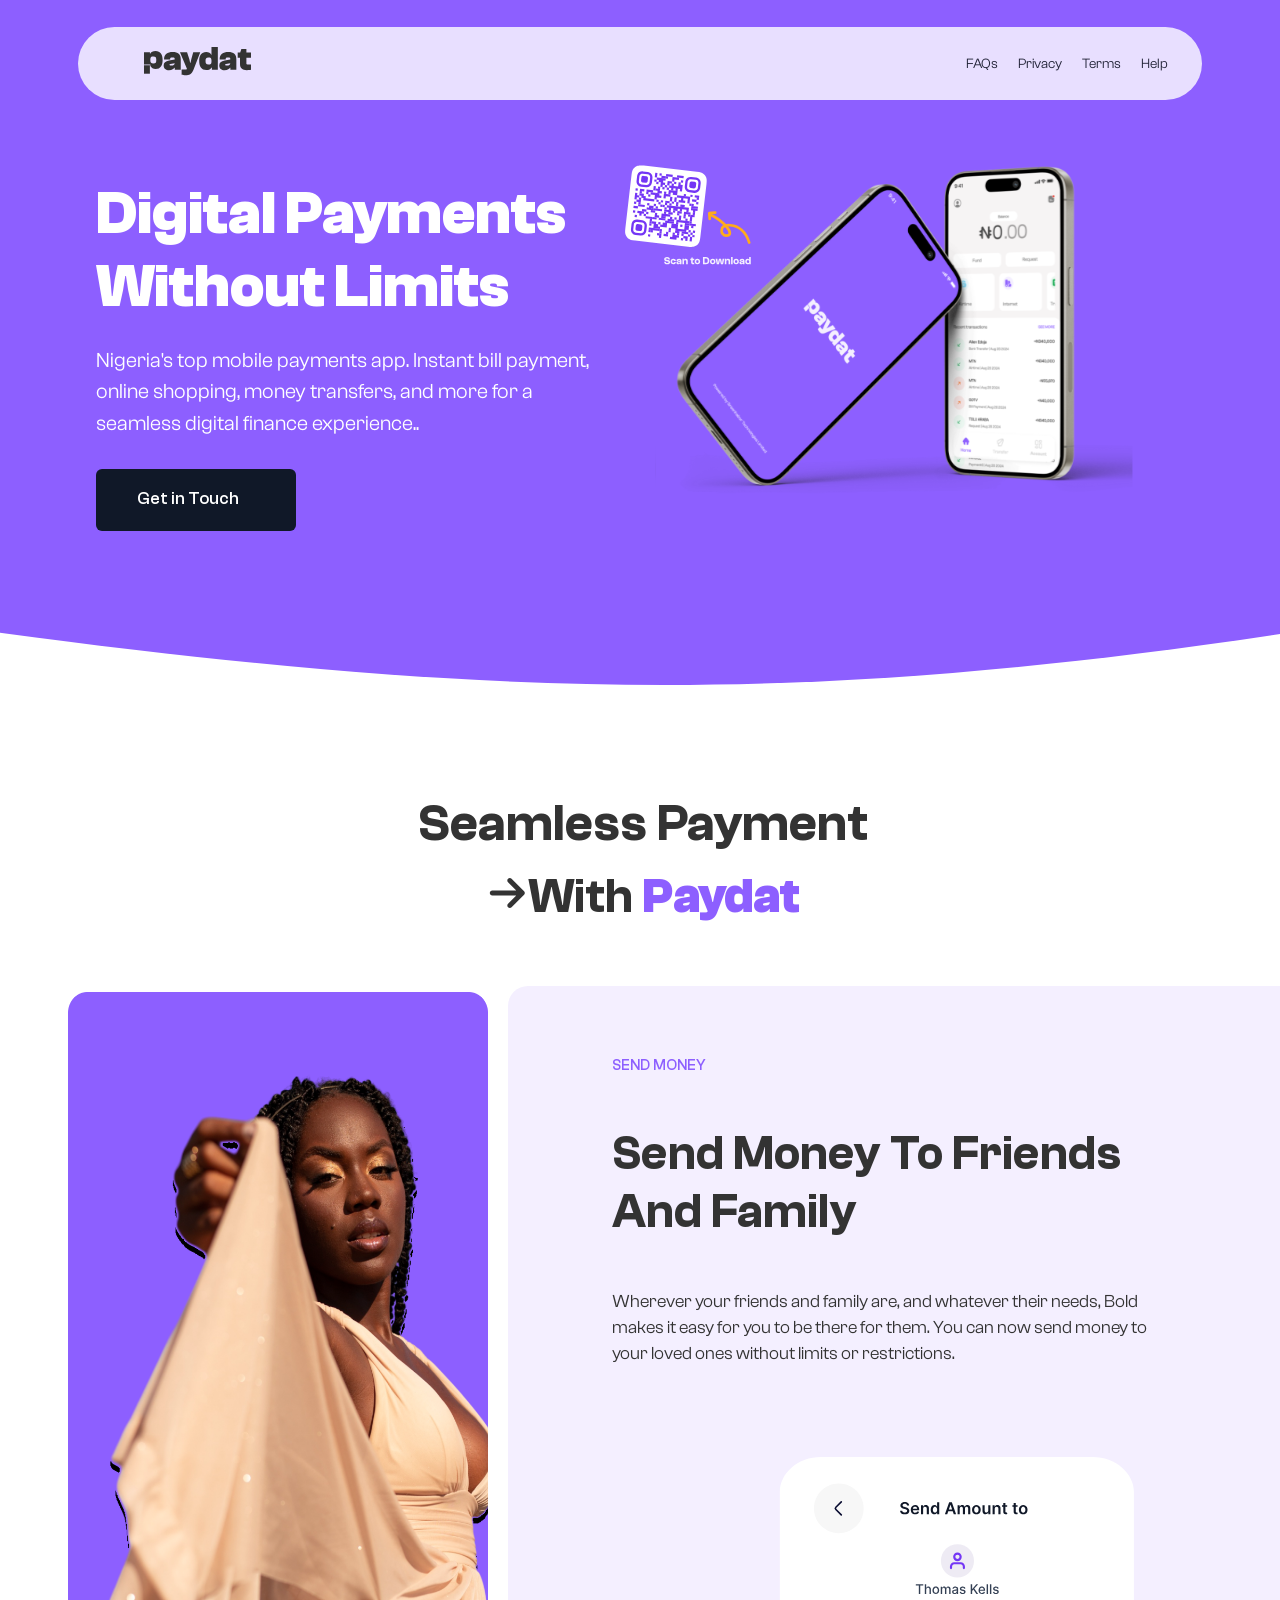
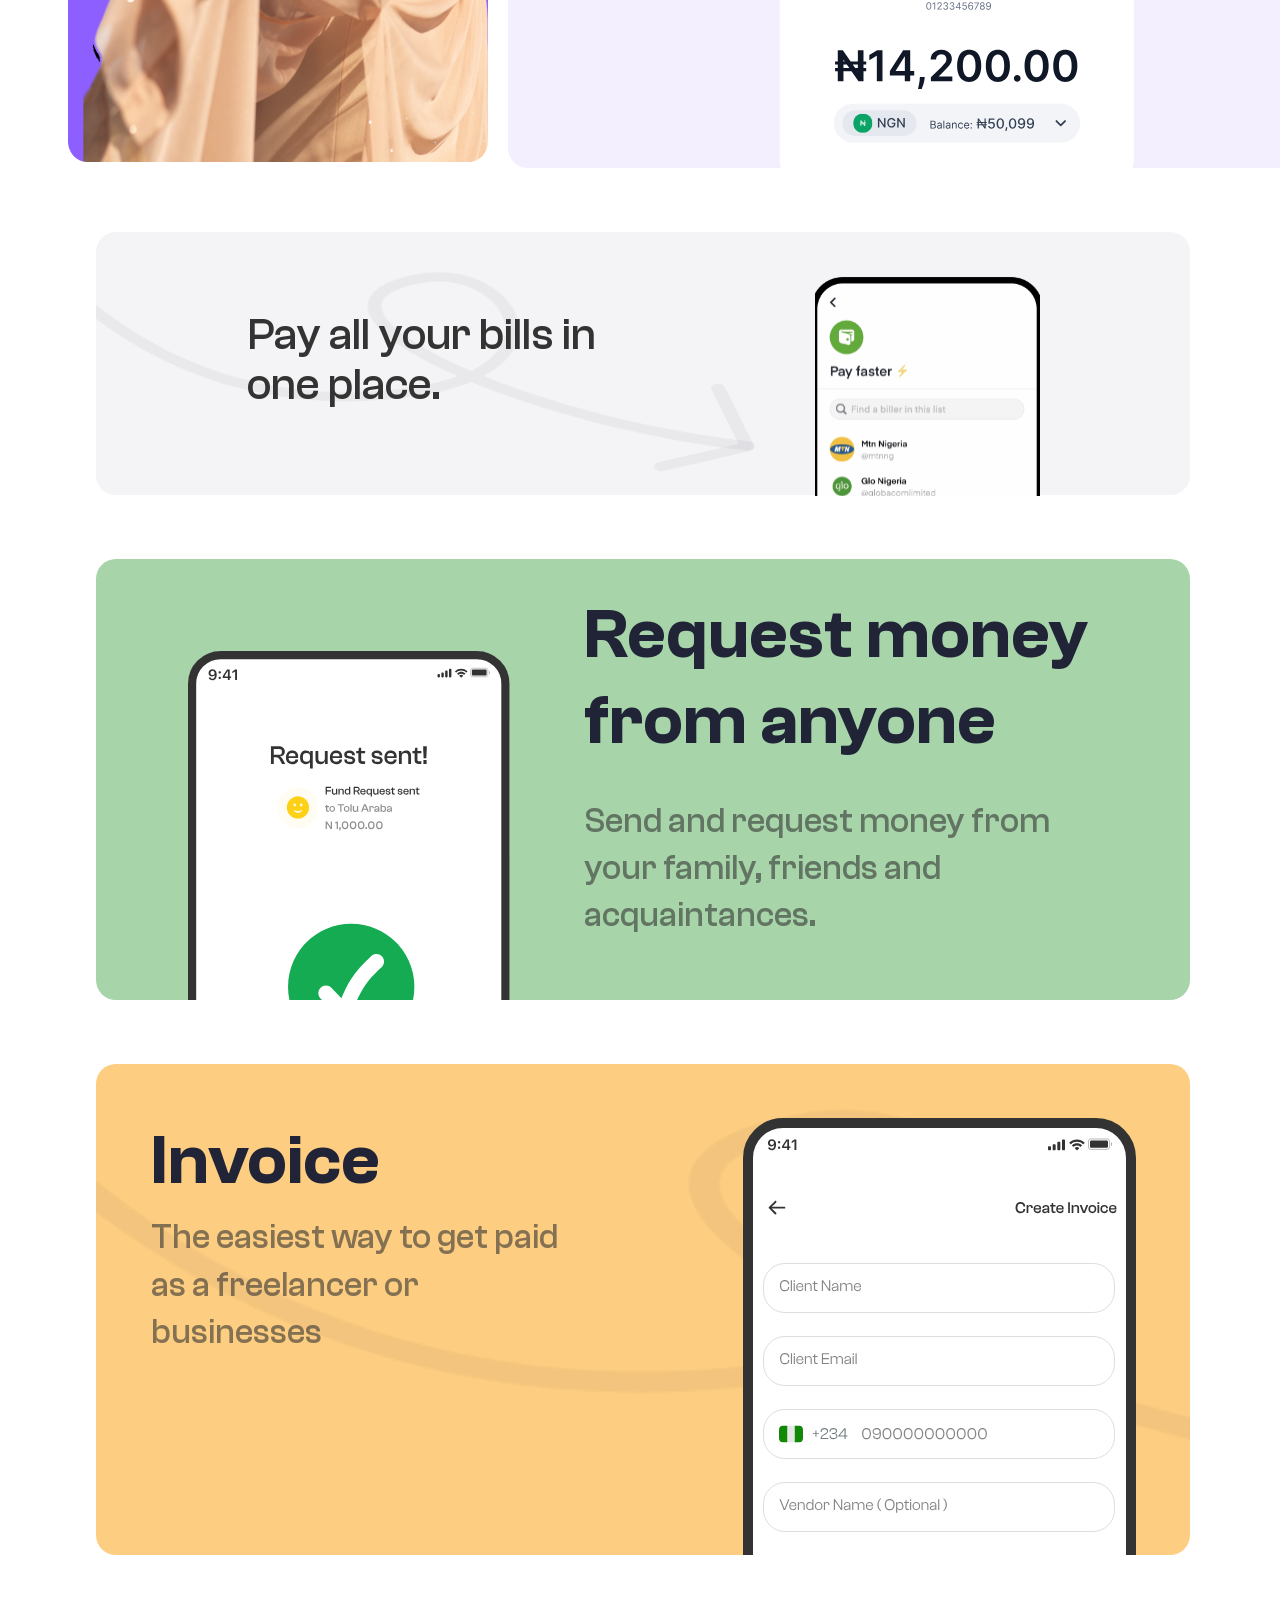
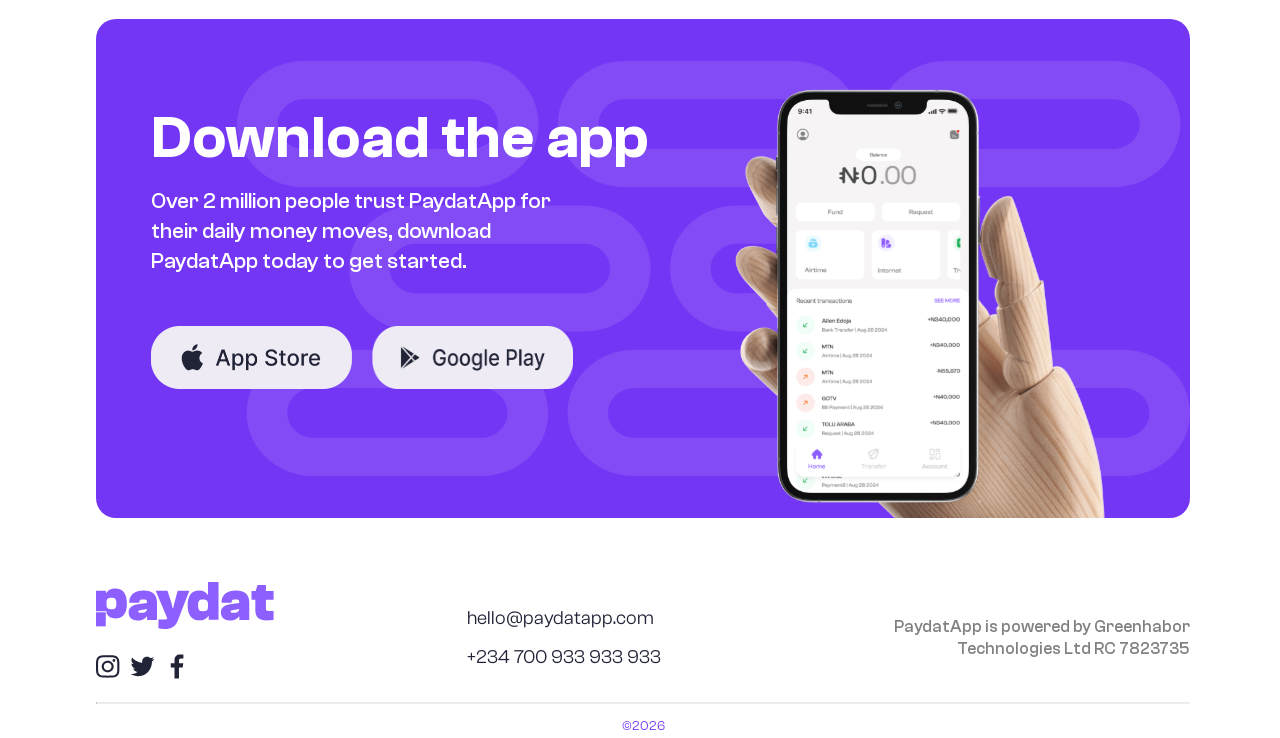
==== commit fba9e797: "mobile update" ====
--- a/index.html
+++ b/index.html
@@ -95,7 +95,7 @@
                 </div>
             </div>
             </div>
-        </section>
+        </section> 
         <section class="section">
             <div class="container">
                 <div class="bills-background">
@@ -156,8 +156,6 @@
                     <div class="green-image-wrapper">
                         <img class="download-image" src="./assets/images/iPhone-hands.svg" alt="Placeholder" />
                         </div>
-                   
-             
                 </div>
             </div>
         </section>
--- a/style.css
+++ b/style.css
@@ -33,7 +33,7 @@
 
 
 body {
-    margin: 0 ;
+    margin: 0 auto;
     padding: 0;
     box-sizing: border-box;
     font-family: 'ClashGrotesk', sans-serif;
@@ -42,16 +42,15 @@
 
 
  .container {
-        width: 100%;
-        margin: 0 auto; 
-        max-width: 1280px;
+        width: 90%;
+        margin-left: 1rem;
+        margin-right: 1rem;
+        padding-left: 1rem;
+        padding-right: 1rem;
+        max-width: 100%;
     }
   
-    main {
-        display: flex;
-        flex-direction: column;
-      justify-content: center;
-    }
+
 
   .container-grid {
     display: grid;
@@ -73,7 +72,7 @@
     border-radius: 50px;
     background: rgba(255, 255, 255, 0.80);
     backdrop-filter: blur(15px);
-    padding: 21px 50px 21.68px 50px;
+    padding: 11px 50px 11px 50px;
     position: fixed;
     width: 80%;
     max-width: 100%;
@@ -127,12 +126,16 @@
     display: none;
   }
 
+  .navbar .close-nav {
+    display: none;
+  }
+
 /* Hero section styles */
 .hero {
     background: url('./assets/images/Rectangle.svg') no-repeat center center/cover;
     color: white;
     height: 557px;
-    padding: 15% 5% 0 5%;
+    padding: 10% 5% 0 5%;
   
 }
 
@@ -282,7 +285,7 @@
 }
 
 .payment-background {
-    border-radius: 20px;
+ border-radius: 20px;
 background: var(--Purple-BG, #F4EFFF);
 width: 690px;
 height: 713px !important;
@@ -326,7 +329,7 @@
 }
 
 .bills-background {
-    width: 1153px;
+    width: 90%;
     max-width: 100%;
     height: 100%;
     position: relative;
@@ -337,7 +340,7 @@
   background-size: contain;
   background-position: center ;
   display: flex;
-  justify-content: space-between;
+  justify-content: space-around;
   padding: 3% 5% 0 5%;
 }
 
@@ -374,13 +377,13 @@
 }
 
 .green-section {
-    width: 1153px;
+    width: 90%;
     max-width: 100%;
     height: 100%;
     border-radius: 20px;
     background: #A7D4A9;
   display: flex;
-  padding: 3% 0% 0 5%;
+  padding: 3% 5% 0 5%;
 justify-content: space-around;
 align-items: end;
 }
@@ -419,6 +422,7 @@
 font-weight: 500;
 line-height: 47.25px;
 margin-bottom: 60px;
+
 }
 
 .green-image-wrapper{
@@ -426,7 +430,7 @@
 }
 
 .invoice-section {
-    width: 1153px;
+    width: 90%;;
     max-width: 100%;
     height: 100%;
     position: relative;
@@ -466,7 +470,7 @@
 
 
 .download-section {
-    width: 1153px;
+    width: 90%;
     max-width: 100%;
     height: 100%;
     border-radius: 20px;
@@ -487,17 +491,18 @@
 }
 
 .download-content {
-    width: 400px;
+    width: 500px;
     max-width: 100%;
 }
 
 .download-content h3 {
     color: #FFF;
     font-family: "ClashGrotesk";
-    font-size: 44px;
+    font-size: 60px;
     font-style: normal;
     font-weight: 600;
     line-height: 52.8px; /* 120% */
+    margin-bottom: 0;
 }
 
 
@@ -508,12 +513,14 @@
     font-style: normal;
     font-weight: 500;
     line-height: 29.92px; /* 137.071% */
+    width: 440px
 }
 
 .download {
     display: flex;
     gap: 20px;
     align-items: center;
+    margin-top: 50px;
 }
 
 .download a {
@@ -594,6 +601,8 @@
 
 /* Small devices (portrait tablets and below) */
 @media (max-width: 768px) {
+ 
+
     .navbar {
         padding: 10px 20px;
         width: 80%;
@@ -601,6 +610,8 @@
     .navbar .nav-links {
         display: none;
       }
+
+   
     
       /* Fullscreen mobile nav when active */
       .navbar.active .nav-links {
@@ -647,6 +658,11 @@
         gap: 20px;
         justify-content: center;
         align-items: center;
+      
+    }
+
+    .hero {
+        height: auto !important;
     }
 
     .hero-image {
@@ -721,6 +737,7 @@
         align-items: center;
         gap: 0;
         width: auto;
+        max-width: 100%;
     }
 
 .green-image-wrapper {
@@ -747,6 +764,7 @@
         align-items: center;
         gap: 0;
         width: auto;
+        max-width: 100%;
     }
 
     .invoice-section .green-content  p{
@@ -760,7 +778,7 @@
         align-items: center;
         justify-content: center;
         gap: 0;
-        padding: 6% 5% 5% 5%;
+        padding: 7% 5% 7% 5%;
 
     }
 
@@ -777,11 +795,19 @@
         font-size: 36px;
         line-height: 36px;
         margin-bottom: 0px;
-    }
+        text-align: center;
+        margin-top: 0px;
+    }
+
 
     .download-content p {
         font-size: 20px;
         text-align: center;
+        width: auto;
+    }
+
+    .download {
+        margin-top: 0
     }
 
     .download-image {
@@ -789,20 +815,11 @@
     }
 
     .bills-background {
+        flex-direction: column;
         width: auto;
-        max-width: 100%;
-        height: 100%;
-        position: relative;
-      background-color: #F4F3F5;
-      background-image:  url('./assets/images/Background.png');
-      border-radius: 20px;
-      background-repeat: no-repeat;
-      background-size: contain;
-      background-position: center ;
-      display: flex;
-      flex-direction: column;
-      align-items: center;
-      justify-content: space-between;
+        align-items: center;
+        justify-content: center;
+        gap: 0;
       padding: 3% 5% 0 5%;
     }
 
@@ -844,13 +861,14 @@
 .amount-image{
     width: auto;
 height: auto;
-max-width: 100%;
+max-width: 90%;
 }
 
 .container {
     width: 100%;
-    margin: 0 auto; 
-    max-width: 100%;
+    margin: 0; 
+    max-width: 100%;
+   padding: 0;
 }
 
 .download img {
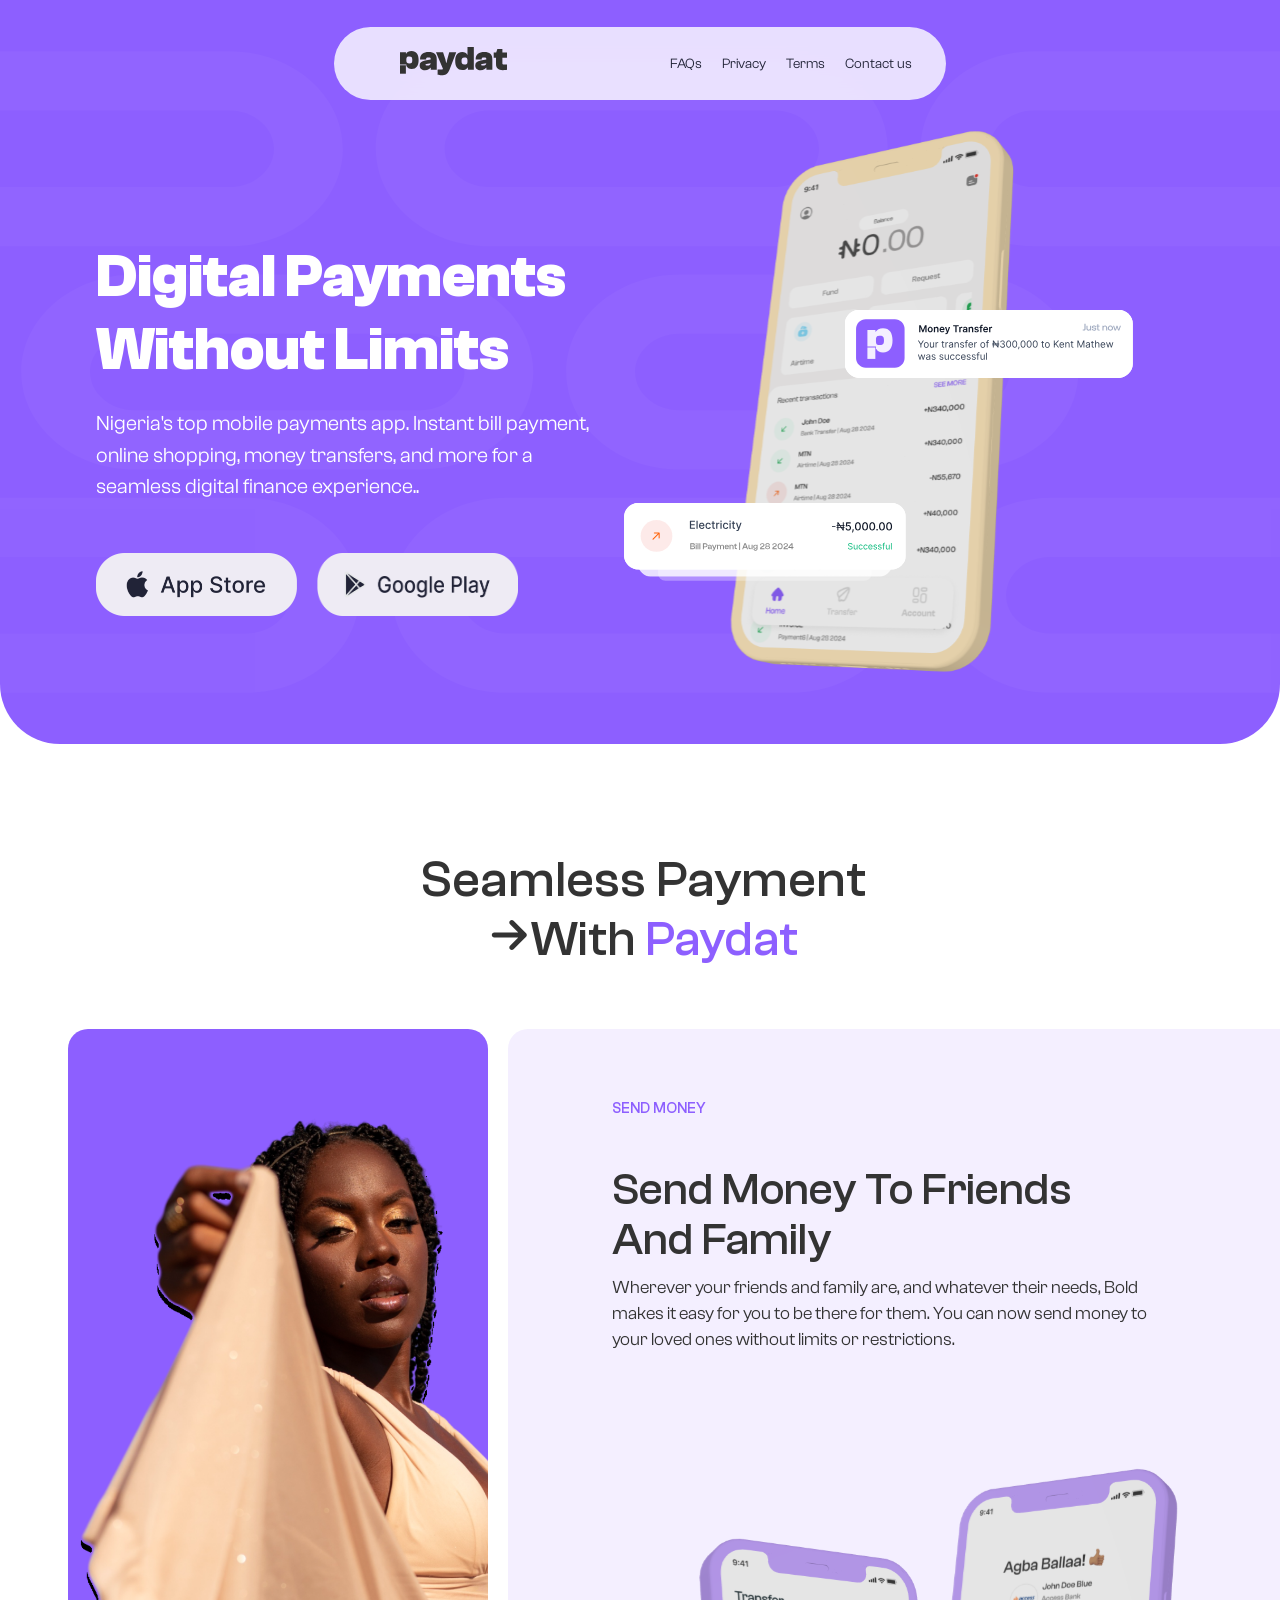
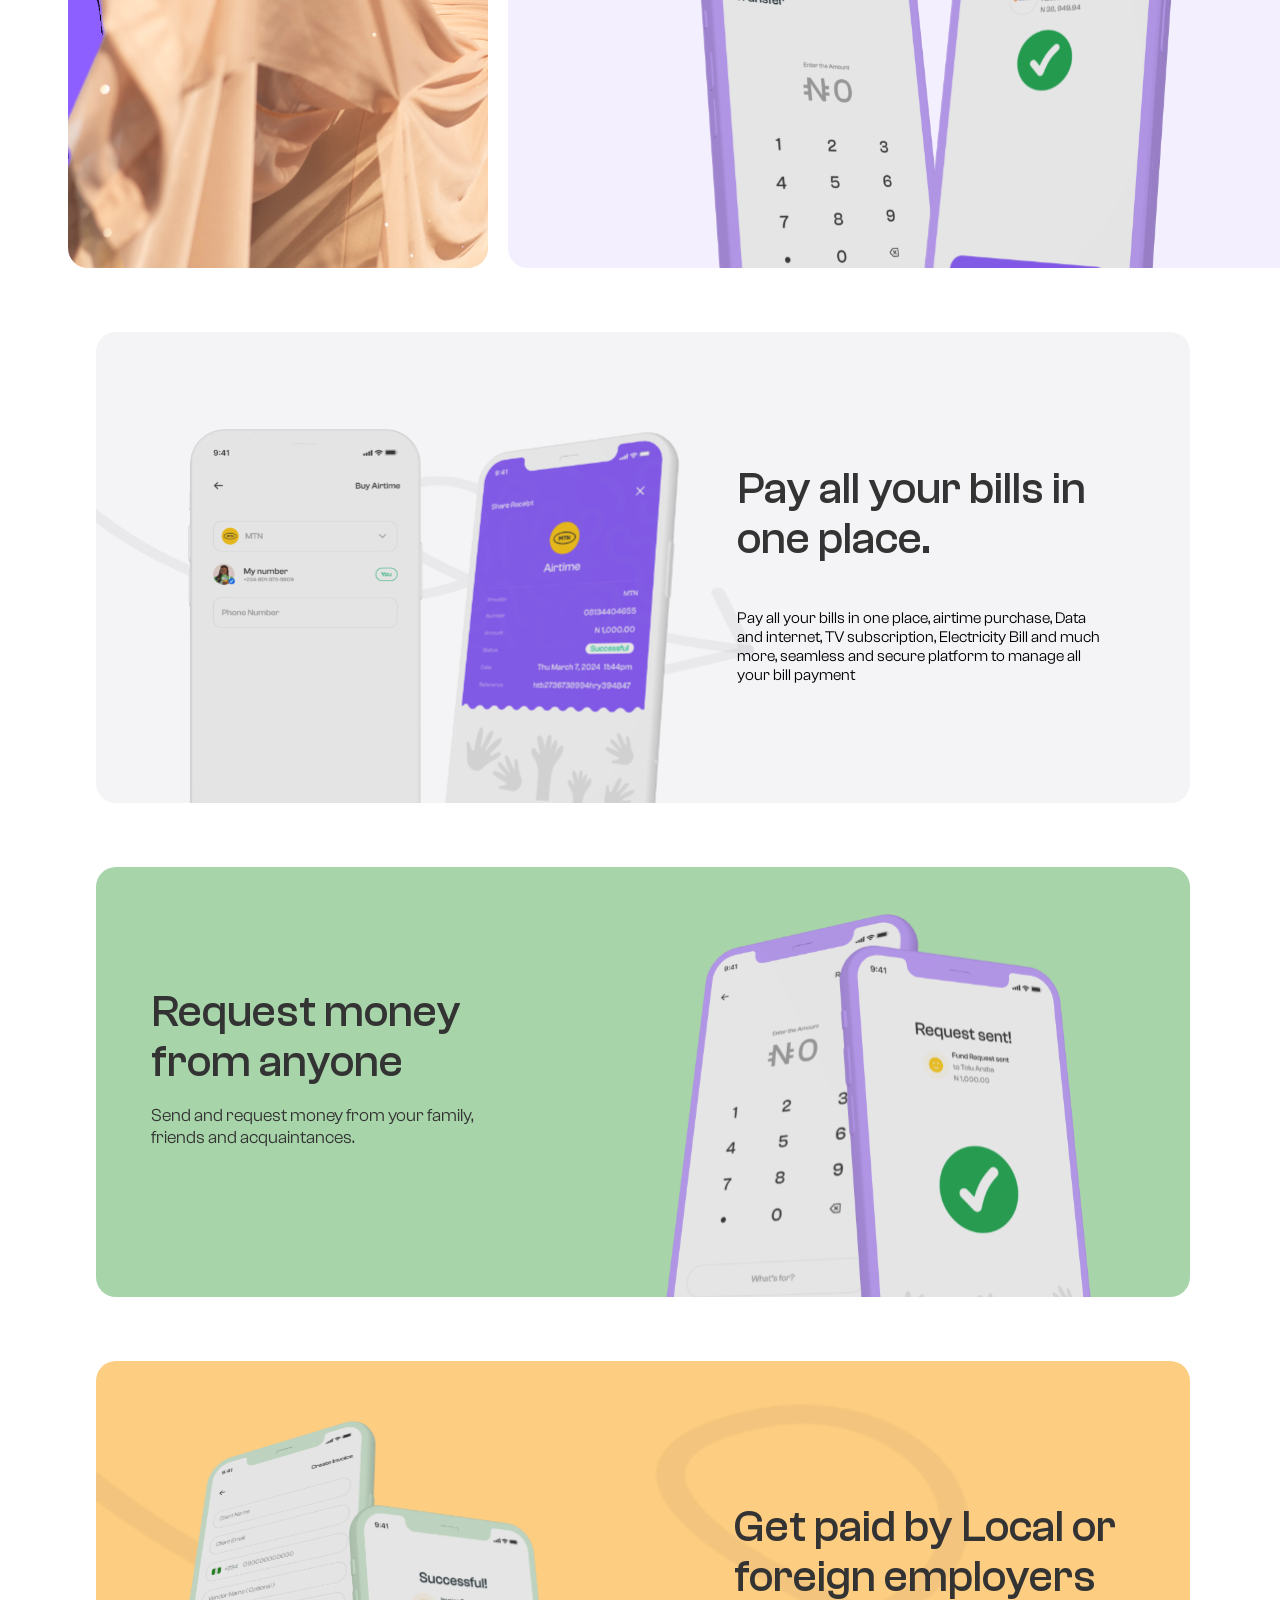
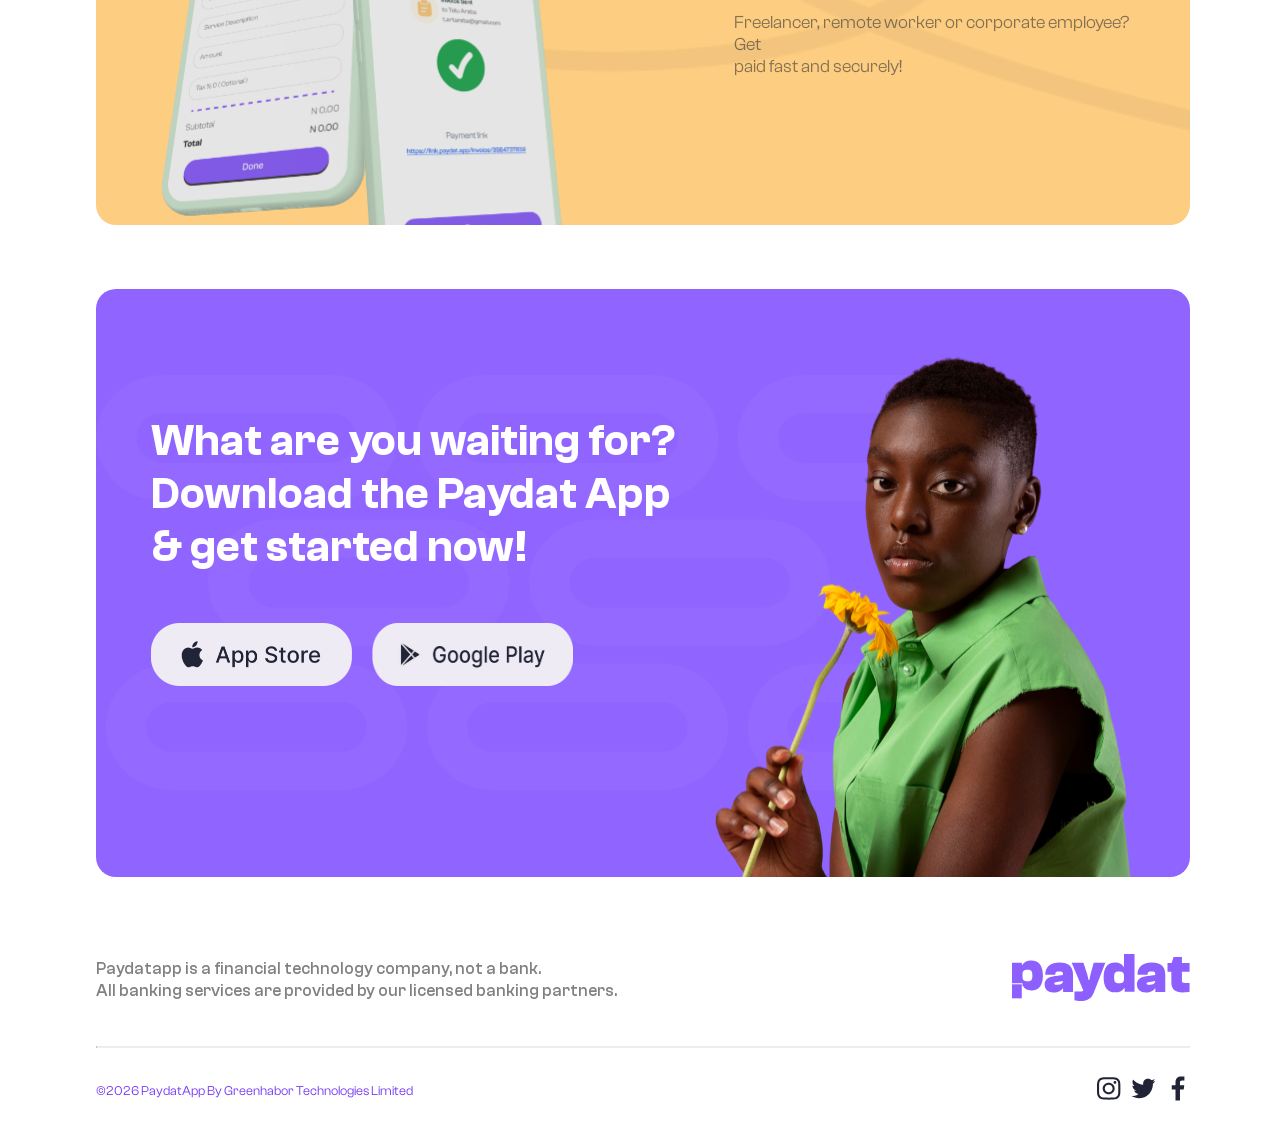
==== commit 4d5668f1: "color update" ====
--- a/index.html
+++ b/index.html
@@ -38,10 +38,10 @@
             <div class="menu-toggle">&#9776;</div>
             <ul class="nav-links">
                 <li class="close-nav">&times;</li> 
-                <li><a href="#">FAQs</a></li>
-                <li><a href="#">Privacy</a></li>
-                <li><a href="#">Terms</a></li>
-                <li><a href="https://wa.link/xl67yq">Help</a></li>
+                <li><a href="/faq.html">FAQs</a></li>
+                <li><a href="/privacypolicy.html">Privacy</a></li>
+                <li><a href="/terms.html">Terms</a></li>
+                <li><a href="/contact.html">Contact us</a></li>
             </ul>
         </div>
     </nav>
@@ -54,11 +54,15 @@
                         <h1>Digital Payments Without Limits</h1>
                         <p>Nigeria's top mobile payments app. Instant bill payment, online shopping, money transfers,
                             and more for a seamless digital finance experience..</p>
-                        <a href="#" class="cta-button">Get in Touch</a>
+                        <!-- <a href="#" class="cta-button">Get in Touch</a> -->
+                        <div class="download">
+                            <img class="" src="./assets/images/Button.png" alt="Placeholder" />
+                            <img class="google-btn" src="./assets/images/google.png" alt="Placeholder" />
+                        </div>
                     </div>
                     <div class="box-image">
-                        <img src="./assets/images/phone.svg" alt="iphone" class="hero-image" />
-                        <img src="./assets/images/qrcode.svg" alt="iphone" class="mobile-hero-image" />
+                        <img src="./assets/images/heroiimage.svg" alt="iphone" class="hero-image" />
+                        <!-- <img src="./assets/images/qrcode.svg" alt="iphone" class="mobile-hero-image" /> -->
                     </div>
                 </div>
             </div>
@@ -76,8 +80,10 @@
 </div>
                 </div>
                 <div class="grid-column-3">
+                    <div class="image-cover">
                     <img src="./assets/images/image.png" alt="female dancing" class="payment-image" />
                     <img src="./assets/images/mobile-image.png" alt="female dancing" class="mobile-image" />
+                    </div>
                     <div class="payment-background">
                         <div class="payment-background-content">
                         <small>Send Money</small>
@@ -87,10 +93,8 @@
                             makes it easy for you to be there for them. You can now send money
                             to your loved ones without limits or restrictions.</p>
                             </div>
-                      <div style="display: flex; align-items: center; justify-content: center; position: relative; top: 30px;">
-                        <img src="./assets/images/payment.svg" alt="female dancing" class="amount-image" />
-            
-                        
+                      <div  class="payment-box-image" >
+                        <img src="./assets/images/send-money-image.svg" alt="invoice-image" class="amount-image" />
                     </div>
                 </div>
             </div>
@@ -99,12 +103,14 @@
         <section class="section">
             <div class="container">
                 <div class="bills-background">
+                    <div class="bills-image-wrapper">
+                        <img class="image" src="./assets/images/pay-bill-image.svg" alt="Placeholder" />
+                        </div>
                     <div class="text-content">
                 <h3>Pay all your bills in one place.</h3>
-                </div>
-                <div class="bills-image-wrapper">
-                <img class="image" src="./assets/images/image.svg" alt="Placeholder" />
-                </div>
+                <p>Pay all your bills in one place, airtime purchase, Data and internet, TV subscription, Electricity Bill and much more, seamless and  secure platform to manage all your bill payment </p>
+                </div>
+              
                 </div>
             </div>
         </section>
@@ -112,14 +118,15 @@
         <section class="section">
             <div class="container">
                 <div class="green-section">
-                    <div class="green-image-wrapper">
-                        <img class="" src="./assets/images/Request-from_.svg" alt="Placeholder" />
-                        </div>
+                    
                     <div class="green-content">
                 <h3 >Request money from anyone</h3>
-                <p>Send and request money from your family, friends and acquaintances.</p>
-                </div>
-             
+                <p>Send and request money from your family,<br> friends and acquaintances.</p>
+                </div>
+                <div class="green-image-wrapper">
+                    <img  src="./assets/images/request-image.svg" alt="Placeholder" class="green-web-image" />
+                    <img  src="./assets/images/request-image-mobile.svg" alt="Placeholder" class="green-mobile-image" />
+                    </div>
                 </div>
             </div>
         </section>
@@ -127,13 +134,15 @@
         <section class="section">
             <div class="container">
                 <div class="invoice-section">
+                    <div class="green-image-wrapper">
+                        <img class="" src="./assets/images/invoice-image.svg" alt="Placeholder" />
+                        </div>
                     <div class="green-content">
-                        <h3 >Invoice</h3>
-                        <p>The easiest way to get paid as a freelancer or businesses</p>
-                        </div>
-                    <div class="green-image-wrapper">
-                        <img class="" src="./assets/images/create-invoice.svg" alt="Placeholder" />
-                        </div>
+                        <h3 >Get paid by Local 
+                            or foreign employers</h3>
+                        <p>Freelancer, remote worker or corporate employee? Get<br> paid fast and securely!</p>
+                        </div>
+               
                    
              
                 </div>
@@ -145,8 +154,8 @@
                 <div class="download-section">
                    
                     <div class="download-content">
-                        <h3 >Download the app</h3>
-                        <p>Over 2 million people trust PaydatApp for their daily money moves, download  PaydatApp today to get started.</p>
+                        <h3 >What are you waiting for? Download the Paydat App & get started now!</h3>
+                        <!-- <p>Over 2 million people trust PaydatApp for their daily money moves, download  PaydatApp today to get started.</p> -->
                         <div class="download">
                             <img class="" src="./assets/images/Button.png" alt="Placeholder" />
                             <img class="google-btn" src="./assets/images/google.png" alt="Placeholder" />
@@ -154,63 +163,67 @@
                         </div>
 
                     <div class="green-image-wrapper">
-                        <img class="download-image" src="./assets/images/iPhone-hands.svg" alt="Placeholder" />
-                        </div>
-                </div>
-            </div>
-        </section>
-
-        <section class="section">
-            <div class="container">
-                <div class="grid-column-3">
-                    <div class="logo-center">
-                        <a href="#" class="logo">
-                            <img class="" src="./assets/images/blue-logo.svg" alt="logo" />
-                        </a>
-                        <div class="social-box">
-                        <a href="#" class="social-media">
-                            <svg xmlns="http://www.w3.org/2000/svg" width="24" height="25" viewBox="0 0 24 25" fill="none">
-                                <path d="M11.694 1.17004C8.5185 1.17004 8.12025 1.18279 6.873 1.23754C5.628 1.29229 4.77825 1.48279 4.03425 1.76104C3.25888 2.04037 2.55247 2.48283 1.96275 3.05854C1.37171 3.61485 0.911185 4.29514 0.61425 5.05054C0.32475 5.76754 0.12675 6.58504 0.0705 7.78204C0.0135 8.98204 0 9.36454 0 12.42C0 15.4755 0.0135 15.8588 0.0705 17.058C0.1275 18.2558 0.3255 19.0733 0.61425 19.7895C0.911185 20.545 1.37171 21.2252 1.96275 21.7815C2.55249 22.3572 3.25889 22.7997 4.03425 23.079C4.77825 23.3573 5.628 23.5478 6.873 23.6025C8.12025 23.6573 8.5185 23.67 11.694 23.67C14.8702 23.67 15.2685 23.6573 16.5165 23.6025C17.7607 23.5478 18.6105 23.3573 19.3545 23.0798C20.1299 22.8004 20.8363 22.358 21.426 21.7823C22.0171 21.2258 22.4776 20.5452 22.7745 19.7895C23.064 19.0733 23.262 18.2558 23.3182 17.058C23.3752 15.858 23.3888 15.4755 23.3888 12.42C23.3888 9.36454 23.3752 8.98129 23.3182 7.78204C23.2612 6.58429 23.0632 5.76679 22.7745 5.05054C22.4775 4.29515 22.017 3.61487 21.426 3.05854C20.8363 2.48283 20.1299 2.04037 19.3545 1.76104C18.6105 1.48279 17.76 1.29229 16.515 1.23754C15.2685 1.18279 14.8702 1.17004 11.694 1.17004ZM11.694 3.19729C14.817 3.19729 15.1867 3.20854 16.4198 3.26254C17.5597 3.31279 18.1793 3.49579 18.591 3.65029C19.0957 3.82851 19.5548 4.11584 19.9357 4.49179C20.3215 4.85091 20.6206 5.29306 20.8102 5.78479C20.9707 6.18154 21.1613 6.77704 21.213 7.87429C21.2693 9.06004 21.2812 9.41629 21.2812 12.42C21.2812 15.4238 21.2692 15.78 21.2137 16.9658C21.1612 18.063 20.9707 18.6585 20.8102 19.0553C20.5987 19.5803 20.3452 19.9553 19.9357 20.3483C19.5548 20.7243 19.0957 21.0116 18.591 21.1898C18.1785 21.3443 17.5597 21.5273 16.4198 21.5775C15.1867 21.6315 14.817 21.6428 11.6947 21.6428C8.57175 21.6428 8.202 21.6315 6.969 21.5775C5.829 21.5273 5.2095 21.3443 4.797 21.1898C4.2926 21.0115 3.83371 20.7242 3.453 20.3483C3.06696 19.9893 2.76766 19.5471 2.57775 19.0553C2.418 18.6585 2.2275 18.063 2.175 16.9658C2.11875 15.78 2.1075 15.4238 2.1075 12.42C2.1075 9.41629 2.11875 9.06004 2.175 7.87429C2.2275 6.77704 2.418 6.18154 2.57775 5.78479C2.79 5.25979 3.0435 4.88479 3.453 4.49179C3.83371 4.11593 4.2926 3.82861 4.797 3.65029C5.2095 3.49579 5.82825 3.31279 6.969 3.26254C8.202 3.20854 8.57175 3.19729 11.694 3.19729ZM11.694 6.64279C8.3775 6.64279 5.68875 9.22954 5.68875 12.42C5.68875 15.6105 8.3775 18.1973 11.694 18.1973C15.0105 18.1973 17.7 15.6105 17.7 12.42C17.7 9.22954 15.0113 6.64279 11.6947 6.64279H11.694ZM11.694 16.17C9.5415 16.17 7.79625 14.4908 7.79625 12.42C7.79625 10.3493 9.5415 8.67004 11.694 8.67004C13.8465 8.67004 15.5925 10.3493 15.5925 12.42C15.5925 14.4908 13.8472 16.17 11.694 16.17ZM19.3403 6.41479C19.3403 7.16029 18.7118 7.76479 17.937 7.76479C17.1615 7.76479 16.5338 7.16029 16.5338 6.41479C16.5338 5.66929 17.1615 5.06479 17.9363 5.06479C18.7118 5.06479 19.3403 5.66929 19.3403 6.41479Z" fill="#212337"/>
-                              </svg>
-                        </a>
-                        <a href="#" class="social-media">
-                            <svg xmlns="http://www.w3.org/2000/svg" width="25" height="25" viewBox="0 0 25 25" fill="none">
-                                <path d="M16.4205 2.69485V2.69031H17.5362L17.9442 2.77269C18.216 2.82588 18.4625 2.89593 18.6836 2.9822C18.9061 3.06847 19.1208 3.16901 19.3277 3.28447C19.5353 3.39928 19.7234 3.51669 19.8921 3.63604C20.0594 3.75409 20.2099 3.87993 20.3429 4.01225C20.4746 4.14588 20.6802 4.1809 20.9591 4.11604C21.238 4.05117 21.5383 3.96036 21.8601 3.84555C22.1818 3.73074 22.5003 3.60101 22.8149 3.45701C23.1295 3.31301 23.3208 3.22155 23.3902 3.18263C23.457 3.14242 23.4934 3.12101 23.4973 3.11777L23.5018 3.11128L23.5232 3.1009L23.5446 3.08988L23.566 3.07885L23.5874 3.06847L23.592 3.06198L23.5984 3.05744L23.6049 3.0529L23.6088 3.04642L23.6302 3.03993L23.6516 3.03604L23.6477 3.06847L23.6413 3.1009L23.6302 3.13333L23.6199 3.16577L23.6088 3.18717L23.5984 3.20858L23.5874 3.24101C23.5786 3.26932 23.5715 3.29813 23.566 3.32728C23.5589 3.3636 23.4908 3.5076 23.3623 3.75928C23.2228 4.02794 23.0609 4.28441 22.8785 4.52598C22.6858 4.78544 22.5126 4.98133 22.3595 5.11366C22.2052 5.24728 22.1027 5.34069 22.0527 5.39452C22.0028 5.44901 21.9418 5.4996 21.8704 5.54566L21.7628 5.61701L21.7414 5.62739L21.72 5.63842L21.7154 5.6449L21.7089 5.64944L21.7024 5.65333L21.6986 5.65982L21.6772 5.67085L21.6557 5.68187L21.6512 5.68836L21.6447 5.69225L21.6382 5.69679L21.6343 5.70328L21.6298 5.70977L21.6233 5.71366L21.6168 5.7182L21.6129 5.72469H21.72L22.3206 5.59496C22.7088 5.51212 23.0921 5.40774 23.4687 5.28231L24.048 5.08771L24.1128 5.06631L24.1453 5.05528L24.166 5.04425L24.1874 5.03387L24.2088 5.02285L24.2309 5.01182L24.2737 5.00533L24.3165 5.00144V5.04425L24.3055 5.04879L24.2951 5.05528L24.2906 5.06177L24.2841 5.06631L24.2776 5.0702L24.2737 5.07669L24.2692 5.08317L24.2627 5.08771L24.2562 5.09225L24.2523 5.09874L24.2477 5.10523L24.2413 5.10912L24.2309 5.13052L24.2199 5.15258L24.2134 5.15647C24.2108 5.16101 24.12 5.2836 23.9409 5.5236C23.7619 5.76555 23.6653 5.88815 23.651 5.89139C23.6367 5.89528 23.6166 5.91733 23.5913 5.95625C23.5667 5.99647 23.4149 6.15733 23.136 6.43755C22.857 6.71842 22.5846 6.96815 22.3167 7.18674C22.0475 7.40728 21.912 7.67777 21.9087 7.99885C21.9048 8.31863 21.888 8.67993 21.8594 9.08339C21.8266 9.52116 21.7729 9.95711 21.6986 10.3898C21.6044 10.9248 21.4825 11.4546 21.3334 11.977C21.1693 12.5673 20.9688 13.1433 20.7327 13.705C20.5177 14.2237 20.2705 14.7285 19.9926 15.2164C19.7351 15.6633 19.499 16.0414 19.2843 16.3508C19.0702 16.6603 18.8516 16.9521 18.6298 17.2252C18.408 17.499 18.1277 17.8071 17.7885 18.1502C17.448 18.4914 17.2624 18.6782 17.2307 18.7113C17.1982 18.7437 17.0575 18.8611 16.8103 19.0654C16.5639 19.2717 16.2992 19.4773 16.0164 19.6836C15.7662 19.8672 15.5068 20.038 15.2393 20.1954C15.0032 20.3316 14.7184 20.4879 14.3857 20.6637C14.0536 20.8408 13.6942 21.0049 13.3083 21.1567C12.9217 21.3072 12.5143 21.4479 12.0849 21.5777C11.6562 21.7074 11.241 21.8079 10.8402 21.8799C10.3887 21.9588 9.93429 22.0201 9.47802 22.0635L8.71586 22.1387V22.1498H7.32126V22.1387L7.13899 22.1284C7.03877 22.1226 6.93865 22.1152 6.83867 22.1063C6.54153 22.0705 6.24486 22.0309 5.94872 21.9876C5.54116 21.9351 5.13636 21.8631 4.73575 21.7716C4.44321 21.7003 4.00667 21.5627 3.42742 21.3617C2.9192 21.1894 2.42242 20.9851 1.94007 20.75C1.68183 20.6223 1.42453 20.4928 1.16818 20.3614C1.04969 20.2996 0.933501 20.2333 0.819856 20.163L0.626558 20.0443L0.622666 20.0378L0.61618 20.0332L0.609693 20.0287L0.605153 20.0222L0.583747 20.0118L0.562342 20.0008L0.55845 19.9943L0.551964 19.9898L0.545477 19.9859L0.540937 19.9794L0.536396 19.9729L0.52991 19.9684H0.519531V19.9249L0.540937 19.9294L0.562342 19.9359L0.658991 19.947C0.723856 19.9534 0.898991 19.9651 1.1844 19.9794C1.81914 20.0098 2.45533 19.9772 3.08364 19.8821C3.42029 19.8315 3.81661 19.7452 4.27456 19.6226C4.70579 19.5097 5.12777 19.3639 5.53683 19.1867C5.81182 19.067 6.08369 18.9403 6.35218 18.8066C6.5124 18.7243 6.75694 18.5718 7.0858 18.3487L7.57942 18.014L7.58396 18.0075L7.59045 18.003L7.59694 17.9984L7.60083 17.9919L7.60537 17.9854L7.61186 17.9816L7.61834 17.977L7.62223 17.9705L7.64364 17.964L7.66504 17.9601L7.66959 17.9381L7.67607 17.9167L7.68256 17.9121L7.68645 17.9057L7.51521 17.8953C7.40427 17.8882 7.29335 17.8808 7.18245 17.8732C7.01212 17.8543 6.84358 17.8218 6.67845 17.7759C6.42489 17.7097 6.17715 17.623 5.93769 17.5165C5.67028 17.3998 5.41222 17.2627 5.1658 17.1065C4.91477 16.9483 4.7338 16.8166 4.62223 16.7115C4.51196 16.6077 4.36926 16.4611 4.19348 16.2704C4.0252 16.0874 3.87286 15.8904 3.73813 15.6814C3.59795 15.4583 3.47458 15.225 3.36904 14.9835L3.19131 14.5904L3.18029 14.558L3.16991 14.5256L3.16342 14.5041L3.15888 14.4827L3.19131 14.4866L3.22375 14.4931L3.45921 14.5256C3.61683 14.5476 3.86331 14.5547 4.19996 14.5476C4.53596 14.5405 4.76818 14.5255 4.89726 14.5041C5.02569 14.4827 5.10483 14.4685 5.13337 14.4613L5.17618 14.4503L5.22937 14.4393L5.28321 14.4289L5.28775 14.4224L5.29423 14.4179L5.30072 14.4133L5.30461 14.4068L5.2618 14.3965L5.21899 14.3854L5.17618 14.3744L5.13337 14.364L5.08991 14.353C5.03968 14.3395 4.98972 14.325 4.94007 14.3096C4.74404 14.2378 4.55082 14.1586 4.36083 14.0721C4.04559 13.9359 3.79586 13.8023 3.60969 13.6726C3.42288 13.5428 3.24515 13.4001 3.0778 13.2471C2.88084 13.0596 2.69665 12.8591 2.52645 12.6471C2.31474 12.3844 2.13449 12.098 1.98937 11.7934C1.84201 11.496 1.72342 11.1852 1.63521 10.8652C1.55737 10.5714 1.50548 10.2717 1.48083 9.96879L1.44191 9.51474L1.46396 9.51928L1.48537 9.52577L1.50677 9.53679L1.52818 9.54782L1.54959 9.5582L1.57099 9.56923L1.90375 9.72036C2.16926 9.83521 2.44599 9.92216 2.72948 9.97982C3.05899 10.0512 3.25488 10.0914 3.31975 10.0985L3.41704 10.1089H3.60969L3.60515 10.1024L3.59867 10.0985L3.59218 10.094L3.58829 10.0875L3.58375 10.081L3.57726 10.0765L3.57077 10.0726L3.56688 10.0661L3.54548 10.0551L3.52342 10.044L3.51953 10.0376L3.51304 10.0337L3.50656 10.0291L3.50202 10.0226L3.48061 10.0116L3.45921 10.0012L3.45531 9.99474C3.3935 9.94895 3.33187 9.9029 3.27045 9.85658C3.13704 9.75056 3.01351 9.63267 2.90137 9.50436C2.76918 9.35605 2.6405 9.20466 2.51542 9.05031C2.38623 8.89159 2.2712 8.72186 2.17164 8.54306C2.05174 8.32081 1.94559 8.09141 1.8538 7.85615C1.6417 7.32499 1.52425 6.76079 1.50677 6.18912C1.49964 5.91539 1.50677 5.68187 1.52818 5.48728C1.54959 5.29269 1.59304 5.07344 1.65661 4.82825C1.72148 4.58371 1.81423 4.32425 1.93553 4.05117L2.11845 3.64058L2.12883 3.60815L2.13986 3.57571L2.14634 3.57117L2.15023 3.56469L2.15477 3.5582L2.16126 3.55431L2.16775 3.55885L2.17164 3.56533L2.17618 3.57182L2.18267 3.57571L2.18915 3.58025L2.19304 3.58674L2.19759 3.59323L2.20407 3.59712L2.21445 3.61917L2.22548 3.64058L2.23196 3.64512L2.2365 3.6516L2.5258 3.97593C2.7191 4.19128 2.94742 4.43258 3.21272 4.69917C3.47737 4.96512 3.62396 5.10328 3.6525 5.11366C3.68104 5.12533 3.71737 5.15842 3.75953 5.2129C3.80299 5.26609 3.94569 5.39388 4.18894 5.5956C4.43218 5.79669 4.75067 6.0302 5.14375 6.29679C5.53748 6.56339 5.97402 6.82609 6.45272 7.08555C6.93207 7.34501 7.4471 7.57852 7.9978 7.78739C8.54915 7.99625 8.9351 8.13312 9.15629 8.19798C9.37813 8.26285 9.75758 8.34523 10.294 8.44577C10.8305 8.54696 11.2346 8.61182 11.5063 8.64036C11.7781 8.66955 11.9643 8.68577 12.0642 8.69031L12.2147 8.6942L12.2101 8.66177L12.2036 8.62933L12.1608 8.3595C12.1279 8.10901 12.1136 7.85642 12.118 7.60382C12.118 7.2795 12.1427 6.98112 12.1933 6.70739C12.2432 6.43366 12.3184 6.15669 12.4183 5.87582C12.4975 5.6428 12.5957 5.41673 12.7122 5.19993C12.8095 5.03128 12.9366 4.83928 13.0942 4.62328C13.2519 4.40728 13.4555 4.18415 13.7059 3.95388C13.9669 3.71558 14.2549 3.50876 14.5641 3.33766C14.8483 3.17507 15.1463 3.03788 15.4547 2.92771C15.6779 2.84688 15.9078 2.78546 16.1416 2.74415C16.3271 2.7156 16.4205 2.69874 16.4205 2.69485Z" fill="#212337"/>
-                              </svg>
-                        </a>
-                        <a href="">
-                            <svg xmlns="http://www.w3.org/2000/svg" width="24" height="25" viewBox="0 0 24 25" fill="none">
-                                <path d="M13.9679 24.42V13.472H17.6919L18.2487 9.20564H13.9679V6.48164C13.9679 5.24644 14.3159 4.40484 16.1103 4.40484L18.3999 4.40404V0.588044C18.0039 0.536044 16.6447 0.420044 15.0639 0.420044C11.7631 0.420044 9.50393 2.40804 9.50393 6.06004V9.20564H5.76953V13.4728H9.50233V24.42H13.9671H13.9679Z" fill="#212337"/>
-                              </svg>
-                        </a>
-                        </div>
-                    </div>
-
-                    <div class="footer-flex">
-                        <a href="hello@paydatapp.com" target="_blank" class="footer-text">
-                            hello@paydatapp.com
-                        </a>
-                        <a href="+234 700 933 933 933" target="_blank" class="footer-text">
-                            +234 700 933 933 933
-                        </a>
-                    </div>
-
-                    <div>
-                        <p class="tagline">PaydatApp is powered by Greenhabor Technologies Ltd  RC 7823735</p>
-                    </div>
-
-                </div>
-                <hr class="line-break" />
-                <div class="dateformat" id="dateformat">
-              
-                </div>
-                </div>
-       
-                </section>
+                        <img class="download-image" src="./assets/images/Youngafrican.svg" alt="Placeholder" />
+                        </div>
+                </div>
+            </div>
+        </section>
+
+     
     </main>
+    <footer class="section">
+        <div class="container">
+            <div class="footer-content">
+                <div>
+                    <p class="tagline">
+                    Paydatapp is a financial technology company, not a bank. <br>All banking services are provided by our licensed banking partners.
+                    </p>
+                </div>
+
+                <div class="logo-center">
+                    <a href="#" class="logo">
+                        <img class="" src="./assets/images/blue-logo.svg" alt="logo" />
+                    </a>
+                </div>
+
+                <!-- <div class="footer-flex">
+                    <a href="hello@paydatapp.com" target="_blank" class="footer-text">
+                        hello@paydatapp.com
+                    </a>
+                    <a href="+234 700 933 933 933" target="_blank" class="footer-text">
+                        +234 700 933 933 933
+                    </a>
+                </div> -->
+
+            </div>
+            <hr class="line-break" />
+            <div class="footer-content">
+                <div class="dateformat" id="dateformat"> </div>
+                    <div class="social-box">
+                    <a href="#" class="social-media">
+                        <svg xmlns="http://www.w3.org/2000/svg" width="24" height="25" viewBox="0 0 24 25" fill="none">
+                            <path d="M11.694 1.17004C8.5185 1.17004 8.12025 1.18279 6.873 1.23754C5.628 1.29229 4.77825 1.48279 4.03425 1.76104C3.25888 2.04037 2.55247 2.48283 1.96275 3.05854C1.37171 3.61485 0.911185 4.29514 0.61425 5.05054C0.32475 5.76754 0.12675 6.58504 0.0705 7.78204C0.0135 8.98204 0 9.36454 0 12.42C0 15.4755 0.0135 15.8588 0.0705 17.058C0.1275 18.2558 0.3255 19.0733 0.61425 19.7895C0.911185 20.545 1.37171 21.2252 1.96275 21.7815C2.55249 22.3572 3.25889 22.7997 4.03425 23.079C4.77825 23.3573 5.628 23.5478 6.873 23.6025C8.12025 23.6573 8.5185 23.67 11.694 23.67C14.8702 23.67 15.2685 23.6573 16.5165 23.6025C17.7607 23.5478 18.6105 23.3573 19.3545 23.0798C20.1299 22.8004 20.8363 22.358 21.426 21.7823C22.0171 21.2258 22.4776 20.5452 22.7745 19.7895C23.064 19.0733 23.262 18.2558 23.3182 17.058C23.3752 15.858 23.3888 15.4755 23.3888 12.42C23.3888 9.36454 23.3752 8.98129 23.3182 7.78204C23.2612 6.58429 23.0632 5.76679 22.7745 5.05054C22.4775 4.29515 22.017 3.61487 21.426 3.05854C20.8363 2.48283 20.1299 2.04037 19.3545 1.76104C18.6105 1.48279 17.76 1.29229 16.515 1.23754C15.2685 1.18279 14.8702 1.17004 11.694 1.17004ZM11.694 3.19729C14.817 3.19729 15.1867 3.20854 16.4198 3.26254C17.5597 3.31279 18.1793 3.49579 18.591 3.65029C19.0957 3.82851 19.5548 4.11584 19.9357 4.49179C20.3215 4.85091 20.6206 5.29306 20.8102 5.78479C20.9707 6.18154 21.1613 6.77704 21.213 7.87429C21.2693 9.06004 21.2812 9.41629 21.2812 12.42C21.2812 15.4238 21.2692 15.78 21.2137 16.9658C21.1612 18.063 20.9707 18.6585 20.8102 19.0553C20.5987 19.5803 20.3452 19.9553 19.9357 20.3483C19.5548 20.7243 19.0957 21.0116 18.591 21.1898C18.1785 21.3443 17.5597 21.5273 16.4198 21.5775C15.1867 21.6315 14.817 21.6428 11.6947 21.6428C8.57175 21.6428 8.202 21.6315 6.969 21.5775C5.829 21.5273 5.2095 21.3443 4.797 21.1898C4.2926 21.0115 3.83371 20.7242 3.453 20.3483C3.06696 19.9893 2.76766 19.5471 2.57775 19.0553C2.418 18.6585 2.2275 18.063 2.175 16.9658C2.11875 15.78 2.1075 15.4238 2.1075 12.42C2.1075 9.41629 2.11875 9.06004 2.175 7.87429C2.2275 6.77704 2.418 6.18154 2.57775 5.78479C2.79 5.25979 3.0435 4.88479 3.453 4.49179C3.83371 4.11593 4.2926 3.82861 4.797 3.65029C5.2095 3.49579 5.82825 3.31279 6.969 3.26254C8.202 3.20854 8.57175 3.19729 11.694 3.19729ZM11.694 6.64279C8.3775 6.64279 5.68875 9.22954 5.68875 12.42C5.68875 15.6105 8.3775 18.1973 11.694 18.1973C15.0105 18.1973 17.7 15.6105 17.7 12.42C17.7 9.22954 15.0113 6.64279 11.6947 6.64279H11.694ZM11.694 16.17C9.5415 16.17 7.79625 14.4908 7.79625 12.42C7.79625 10.3493 9.5415 8.67004 11.694 8.67004C13.8465 8.67004 15.5925 10.3493 15.5925 12.42C15.5925 14.4908 13.8472 16.17 11.694 16.17ZM19.3403 6.41479C19.3403 7.16029 18.7118 7.76479 17.937 7.76479C17.1615 7.76479 16.5338 7.16029 16.5338 6.41479C16.5338 5.66929 17.1615 5.06479 17.9363 5.06479C18.7118 5.06479 19.3403 5.66929 19.3403 6.41479Z" fill="#212337"/>
+                          </svg>
+                    </a>
+                    <a href="#" class="social-media">
+                        <svg xmlns="http://www.w3.org/2000/svg" width="25" height="25" viewBox="0 0 25 25" fill="none">
+                            <path d="M16.4205 2.69485V2.69031H17.5362L17.9442 2.77269C18.216 2.82588 18.4625 2.89593 18.6836 2.9822C18.9061 3.06847 19.1208 3.16901 19.3277 3.28447C19.5353 3.39928 19.7234 3.51669 19.8921 3.63604C20.0594 3.75409 20.2099 3.87993 20.3429 4.01225C20.4746 4.14588 20.6802 4.1809 20.9591 4.11604C21.238 4.05117 21.5383 3.96036 21.8601 3.84555C22.1818 3.73074 22.5003 3.60101 22.8149 3.45701C23.1295 3.31301 23.3208 3.22155 23.3902 3.18263C23.457 3.14242 23.4934 3.12101 23.4973 3.11777L23.5018 3.11128L23.5232 3.1009L23.5446 3.08988L23.566 3.07885L23.5874 3.06847L23.592 3.06198L23.5984 3.05744L23.6049 3.0529L23.6088 3.04642L23.6302 3.03993L23.6516 3.03604L23.6477 3.06847L23.6413 3.1009L23.6302 3.13333L23.6199 3.16577L23.6088 3.18717L23.5984 3.20858L23.5874 3.24101C23.5786 3.26932 23.5715 3.29813 23.566 3.32728C23.5589 3.3636 23.4908 3.5076 23.3623 3.75928C23.2228 4.02794 23.0609 4.28441 22.8785 4.52598C22.6858 4.78544 22.5126 4.98133 22.3595 5.11366C22.2052 5.24728 22.1027 5.34069 22.0527 5.39452C22.0028 5.44901 21.9418 5.4996 21.8704 5.54566L21.7628 5.61701L21.7414 5.62739L21.72 5.63842L21.7154 5.6449L21.7089 5.64944L21.7024 5.65333L21.6986 5.65982L21.6772 5.67085L21.6557 5.68187L21.6512 5.68836L21.6447 5.69225L21.6382 5.69679L21.6343 5.70328L21.6298 5.70977L21.6233 5.71366L21.6168 5.7182L21.6129 5.72469H21.72L22.3206 5.59496C22.7088 5.51212 23.0921 5.40774 23.4687 5.28231L24.048 5.08771L24.1128 5.06631L24.1453 5.05528L24.166 5.04425L24.1874 5.03387L24.2088 5.02285L24.2309 5.01182L24.2737 5.00533L24.3165 5.00144V5.04425L24.3055 5.04879L24.2951 5.05528L24.2906 5.06177L24.2841 5.06631L24.2776 5.0702L24.2737 5.07669L24.2692 5.08317L24.2627 5.08771L24.2562 5.09225L24.2523 5.09874L24.2477 5.10523L24.2413 5.10912L24.2309 5.13052L24.2199 5.15258L24.2134 5.15647C24.2108 5.16101 24.12 5.2836 23.9409 5.5236C23.7619 5.76555 23.6653 5.88815 23.651 5.89139C23.6367 5.89528 23.6166 5.91733 23.5913 5.95625C23.5667 5.99647 23.4149 6.15733 23.136 6.43755C22.857 6.71842 22.5846 6.96815 22.3167 7.18674C22.0475 7.40728 21.912 7.67777 21.9087 7.99885C21.9048 8.31863 21.888 8.67993 21.8594 9.08339C21.8266 9.52116 21.7729 9.95711 21.6986 10.3898C21.6044 10.9248 21.4825 11.4546 21.3334 11.977C21.1693 12.5673 20.9688 13.1433 20.7327 13.705C20.5177 14.2237 20.2705 14.7285 19.9926 15.2164C19.7351 15.6633 19.499 16.0414 19.2843 16.3508C19.0702 16.6603 18.8516 16.9521 18.6298 17.2252C18.408 17.499 18.1277 17.8071 17.7885 18.1502C17.448 18.4914 17.2624 18.6782 17.2307 18.7113C17.1982 18.7437 17.0575 18.8611 16.8103 19.0654C16.5639 19.2717 16.2992 19.4773 16.0164 19.6836C15.7662 19.8672 15.5068 20.038 15.2393 20.1954C15.0032 20.3316 14.7184 20.4879 14.3857 20.6637C14.0536 20.8408 13.6942 21.0049 13.3083 21.1567C12.9217 21.3072 12.5143 21.4479 12.0849 21.5777C11.6562 21.7074 11.241 21.8079 10.8402 21.8799C10.3887 21.9588 9.93429 22.0201 9.47802 22.0635L8.71586 22.1387V22.1498H7.32126V22.1387L7.13899 22.1284C7.03877 22.1226 6.93865 22.1152 6.83867 22.1063C6.54153 22.0705 6.24486 22.0309 5.94872 21.9876C5.54116 21.9351 5.13636 21.8631 4.73575 21.7716C4.44321 21.7003 4.00667 21.5627 3.42742 21.3617C2.9192 21.1894 2.42242 20.9851 1.94007 20.75C1.68183 20.6223 1.42453 20.4928 1.16818 20.3614C1.04969 20.2996 0.933501 20.2333 0.819856 20.163L0.626558 20.0443L0.622666 20.0378L0.61618 20.0332L0.609693 20.0287L0.605153 20.0222L0.583747 20.0118L0.562342 20.0008L0.55845 19.9943L0.551964 19.9898L0.545477 19.9859L0.540937 19.9794L0.536396 19.9729L0.52991 19.9684H0.519531V19.9249L0.540937 19.9294L0.562342 19.9359L0.658991 19.947C0.723856 19.9534 0.898991 19.9651 1.1844 19.9794C1.81914 20.0098 2.45533 19.9772 3.08364 19.8821C3.42029 19.8315 3.81661 19.7452 4.27456 19.6226C4.70579 19.5097 5.12777 19.3639 5.53683 19.1867C5.81182 19.067 6.08369 18.9403 6.35218 18.8066C6.5124 18.7243 6.75694 18.5718 7.0858 18.3487L7.57942 18.014L7.58396 18.0075L7.59045 18.003L7.59694 17.9984L7.60083 17.9919L7.60537 17.9854L7.61186 17.9816L7.61834 17.977L7.62223 17.9705L7.64364 17.964L7.66504 17.9601L7.66959 17.9381L7.67607 17.9167L7.68256 17.9121L7.68645 17.9057L7.51521 17.8953C7.40427 17.8882 7.29335 17.8808 7.18245 17.8732C7.01212 17.8543 6.84358 17.8218 6.67845 17.7759C6.42489 17.7097 6.17715 17.623 5.93769 17.5165C5.67028 17.3998 5.41222 17.2627 5.1658 17.1065C4.91477 16.9483 4.7338 16.8166 4.62223 16.7115C4.51196 16.6077 4.36926 16.4611 4.19348 16.2704C4.0252 16.0874 3.87286 15.8904 3.73813 15.6814C3.59795 15.4583 3.47458 15.225 3.36904 14.9835L3.19131 14.5904L3.18029 14.558L3.16991 14.5256L3.16342 14.5041L3.15888 14.4827L3.19131 14.4866L3.22375 14.4931L3.45921 14.5256C3.61683 14.5476 3.86331 14.5547 4.19996 14.5476C4.53596 14.5405 4.76818 14.5255 4.89726 14.5041C5.02569 14.4827 5.10483 14.4685 5.13337 14.4613L5.17618 14.4503L5.22937 14.4393L5.28321 14.4289L5.28775 14.4224L5.29423 14.4179L5.30072 14.4133L5.30461 14.4068L5.2618 14.3965L5.21899 14.3854L5.17618 14.3744L5.13337 14.364L5.08991 14.353C5.03968 14.3395 4.98972 14.325 4.94007 14.3096C4.74404 14.2378 4.55082 14.1586 4.36083 14.0721C4.04559 13.9359 3.79586 13.8023 3.60969 13.6726C3.42288 13.5428 3.24515 13.4001 3.0778 13.2471C2.88084 13.0596 2.69665 12.8591 2.52645 12.6471C2.31474 12.3844 2.13449 12.098 1.98937 11.7934C1.84201 11.496 1.72342 11.1852 1.63521 10.8652C1.55737 10.5714 1.50548 10.2717 1.48083 9.96879L1.44191 9.51474L1.46396 9.51928L1.48537 9.52577L1.50677 9.53679L1.52818 9.54782L1.54959 9.5582L1.57099 9.56923L1.90375 9.72036C2.16926 9.83521 2.44599 9.92216 2.72948 9.97982C3.05899 10.0512 3.25488 10.0914 3.31975 10.0985L3.41704 10.1089H3.60969L3.60515 10.1024L3.59867 10.0985L3.59218 10.094L3.58829 10.0875L3.58375 10.081L3.57726 10.0765L3.57077 10.0726L3.56688 10.0661L3.54548 10.0551L3.52342 10.044L3.51953 10.0376L3.51304 10.0337L3.50656 10.0291L3.50202 10.0226L3.48061 10.0116L3.45921 10.0012L3.45531 9.99474C3.3935 9.94895 3.33187 9.9029 3.27045 9.85658C3.13704 9.75056 3.01351 9.63267 2.90137 9.50436C2.76918 9.35605 2.6405 9.20466 2.51542 9.05031C2.38623 8.89159 2.2712 8.72186 2.17164 8.54306C2.05174 8.32081 1.94559 8.09141 1.8538 7.85615C1.6417 7.32499 1.52425 6.76079 1.50677 6.18912C1.49964 5.91539 1.50677 5.68187 1.52818 5.48728C1.54959 5.29269 1.59304 5.07344 1.65661 4.82825C1.72148 4.58371 1.81423 4.32425 1.93553 4.05117L2.11845 3.64058L2.12883 3.60815L2.13986 3.57571L2.14634 3.57117L2.15023 3.56469L2.15477 3.5582L2.16126 3.55431L2.16775 3.55885L2.17164 3.56533L2.17618 3.57182L2.18267 3.57571L2.18915 3.58025L2.19304 3.58674L2.19759 3.59323L2.20407 3.59712L2.21445 3.61917L2.22548 3.64058L2.23196 3.64512L2.2365 3.6516L2.5258 3.97593C2.7191 4.19128 2.94742 4.43258 3.21272 4.69917C3.47737 4.96512 3.62396 5.10328 3.6525 5.11366C3.68104 5.12533 3.71737 5.15842 3.75953 5.2129C3.80299 5.26609 3.94569 5.39388 4.18894 5.5956C4.43218 5.79669 4.75067 6.0302 5.14375 6.29679C5.53748 6.56339 5.97402 6.82609 6.45272 7.08555C6.93207 7.34501 7.4471 7.57852 7.9978 7.78739C8.54915 7.99625 8.9351 8.13312 9.15629 8.19798C9.37813 8.26285 9.75758 8.34523 10.294 8.44577C10.8305 8.54696 11.2346 8.61182 11.5063 8.64036C11.7781 8.66955 11.9643 8.68577 12.0642 8.69031L12.2147 8.6942L12.2101 8.66177L12.2036 8.62933L12.1608 8.3595C12.1279 8.10901 12.1136 7.85642 12.118 7.60382C12.118 7.2795 12.1427 6.98112 12.1933 6.70739C12.2432 6.43366 12.3184 6.15669 12.4183 5.87582C12.4975 5.6428 12.5957 5.41673 12.7122 5.19993C12.8095 5.03128 12.9366 4.83928 13.0942 4.62328C13.2519 4.40728 13.4555 4.18415 13.7059 3.95388C13.9669 3.71558 14.2549 3.50876 14.5641 3.33766C14.8483 3.17507 15.1463 3.03788 15.4547 2.92771C15.6779 2.84688 15.9078 2.78546 16.1416 2.74415C16.3271 2.7156 16.4205 2.69874 16.4205 2.69485Z" fill="#212337"/>
+                          </svg>
+                    </a>
+                    <a href="">
+                        <svg xmlns="http://www.w3.org/2000/svg" width="24" height="25" viewBox="0 0 24 25" fill="none">
+                            <path d="M13.9679 24.42V13.472H17.6919L18.2487 9.20564H13.9679V6.48164C13.9679 5.24644 14.3159 4.40484 16.1103 4.40484L18.3999 4.40404V0.588044C18.0039 0.536044 16.6447 0.420044 15.0639 0.420044C11.7631 0.420044 9.50393 2.40804 9.50393 6.06004V9.20564H5.76953V13.4728H9.50233V24.42H13.9671H13.9679Z" fill="#212337"/>
+                          </svg>
+                    </a>
+                    </div> 
+                </div>
+            
+            </div>
+   
+    </footer>
     <script>
         const currentYear = new Date().getFullYear();
-        document.getElementById("dateformat").innerHTML = ` ©${currentYear}`;
+        document.getElementById("dateformat").innerHTML = ` ©${currentYear} PaydatApp By Greenhabor Technologies Limited`;
 
         const navbar = document.querySelector('.navbar');
 const menuToggle = document.querySelector('.menu-toggle');
--- a/style.css
+++ b/style.css
@@ -39,6 +39,52 @@
     font-family: 'ClashGrotesk', sans-serif;
   overflow-x: hidden;
 }
+
+details {
+    margin-bottom: 10px;
+    border-bottom: 1px solid #2323371A;
+    padding: 2% 0% 2% 0%;
+}
+
+
+summary {
+    display: flex;
+    font-weight: 500;
+    align-items: baseline;
+    justify-content: flex-start;
+    font-size: 18px;
+  }
+  
+  summary::before {
+    content: '+ ';
+    width: 18px;
+    height: 16px;
+    /* background: url('arrow.svg');
+    background-size: cover; */
+    margin-left: .75em;
+    transition: 0.2s;
+    color: #753FF6;
+    font-size: 18px;
+  }
+
+
+/* Change the icon when the details are open */
+details[open] > summary::before {
+    content: "- ";
+  
+}
+
+.faq-content  {
+  padding: 2% 5% 2% 5%;
+}
+
+.faq-content h2 {
+    margin-bottom: 20px;
+    color: #212337;
+    font-size: 24px;
+    font-weight: 500;
+}
+
 
 
  .container {
@@ -60,6 +106,8 @@
     align-items: center;
   }
 
+
+
   .grid-column-3 {
     display: grid;
     grid-template-columns: repeat(3, 1fr);
@@ -74,7 +122,7 @@
     backdrop-filter: blur(15px);
     padding: 11px 50px 11px 50px;
     position: fixed;
-    width: 80%;
+    width: 40%;
     max-width: 100%;
     top: 3%;
     left: 0;
@@ -82,6 +130,8 @@
     z-index: 1000;
     margin: 0 auto;
 }
+
+
 
 .navbar .container {
     display: flex;
@@ -118,9 +168,19 @@
 line-height: normal;
 }
 
-.navbar .nav-links a:hover {
+
+
+.navbar .nav-links a:hover,
+.navbar .nav-links a:focus,
+.navbar .nav-links a:active {
     color: #f39c12;
 }
+
+.navbar .nav-links a.active {
+    color: #f39c12;
+    
+}
+
 
 .navbar .menu-toggle {
     display: none;
@@ -132,10 +192,12 @@
 
 /* Hero section styles */
 .hero {
-    background: url('./assets/images/Rectangle.svg') no-repeat center center/cover;
+    background: url('./assets/images/hero-bg.svg') no-repeat center center/cover;
     color: white;
-    height: 557px;
-    padding: 10% 5% 0 5%;
+    /* height: 557px; */
+    padding: 10% 5% 5% 5%;
+    border-bottom-left-radius: 60px;
+    border-bottom-right-radius: 60px;
   
 }
 
@@ -150,7 +212,7 @@
     font-style: normal;
     font-weight: 700;
     line-height: normal;
-    margin-bottom: 20px;
+    margin-bottom: 10px;
 }
 
 .hero p {
@@ -160,14 +222,14 @@
     font-style: normal;
     font-weight: 400;
     line-height: 31.5px; 
-    margin-bottom: 30px
+    margin-bottom: 10px
 }
 
 .hero-image {
     width: 100%;
 height: auto;
 max-width: 100%;
-object-fit: cover;
+object-fit: contain;
 display: flex;
 }
 
@@ -223,11 +285,11 @@
 color: #333333;
 font-size: 51.68px;
 font-family: ClashGrotesk;
-font-weight: 600;
-/* line-height: 58px; */
+font-weight: 500;
+line-height: 58px;
 word-wrap: break-word;
 text-align: center;
-margin-bottom: 0;
+margin-bottom: 0 !important;
 } 
 
 .payment-content h3{
@@ -235,7 +297,7 @@
 font-family: "ClashGrotesk";
 font-size: 47.656px;
 font-style: normal;
-font-weight: 600;
+font-weight: 500;
 line-height: normal; 
 text-transform: capitalize;
 
@@ -245,11 +307,13 @@
 .payment-section h3{
     color: var(--Black, #333);
 font-family: "ClashGrotesk";
-font-size: 47.656px;
+font-size: 45px;
 font-style: normal;
-font-weight: 600;
-/* line-height: 54px;  */
+font-weight: 500;
+line-height: 50px; 
 text-transform: capitalize;
+color: #333333;
+margin-bottom: 10px !important;
 }
 
 .payment-section p{
@@ -259,6 +323,7 @@
     font-style: normal;
     font-weight: 400;
     line-height: 26px; 
+    margin-top: 0 !important;
 }
 
 
@@ -275,20 +340,26 @@
 
 .payment-image {
     width:  420px;
-    height: 770px;
-    object-fit: 'cover';
-    display: flex;
+    height: 100% !important;
+    object-fit: cover;
+    display: flex;
+    border-radius: 20px;
 }
 
 .mobile-image {
     display: none;
+}
+
+.image-cover {
+    height: 100%;
+  
 }
 
 .payment-background {
  border-radius: 20px;
 background: var(--Purple-BG, #F4EFFF);
 width: 690px;
-height: 713px !important;
+height: 770px !important;
 max-width: '100%';
 display: flex;
 flex-direction: column;
@@ -296,27 +367,39 @@
 }
 
 .amount-image {
-    width: 355.89px;
-height: 339.713px;
+ object-fit: cover;
 max-width: 100%;
-
-}
+position: relative;
+top: 14.5%;
+}
+
 .payment-flex {
-    display: inline-flex;
-    align-items: center;
+    display: flex;
+    align-items: baseline;
     position: relative;
-    margin-top: 0;
-    padding: 0;
-    height: 80px;
-
+    margin-top: 0 !important;
+    padding-top: 0 !important;
+  
+
+}
+
+.payment-flex h3{
+    color: var(--Black, #333);
+font-family: "ClashGrotesk";
+font-size: 49.36px;
+font-style: normal;
+font-weight: 500;
+line-height: normal; 
+text-transform: capitalize;
+margin-top: 0 !important;
 }
 
 .payment-flex span {
     color: #8D5FFF;
 font-size: 49.36px;
 font-family: ClashGrotesk;
-font-weight: 700;
-line-height: normal;
+font-weight: 500;
+line-height: 58px;
 word-wrap: break-word
 }
 
@@ -341,7 +424,7 @@
   background-position: center ;
   display: flex;
   justify-content: space-around;
-  padding: 3% 5% 0 5%;
+  padding: 8% 5% 0 5%;
 }
 
 .text-content  {
@@ -360,20 +443,27 @@
 }
 
 .image {
-    width: 225px;
-    height: 225px;
+    width: 100%;
+    height: 100%;
     object-fit: cover;
     max-width: 100%;
 }
 
 .bills-image-wrapper {
     position: relative;
-    top: 6px
+    /* top: 6px */
 }
 
 .section {
     padding: 5% 0% 0% 5%;
 
+}
+
+.policy-section {
+    padding-top: 2%;
+    padding-bottom: 0;
+    padding-left: 5%;
+    padding-right: 5%;
 }
 
 .green-section {
@@ -385,14 +475,24 @@
   display: flex;
   padding: 3% 5% 0 5%;
 justify-content: space-around;
-align-items: end;
+align-items: center;
 }
 
 .green-section  img{
     flex-shrink: 0;
     max-width: 100%;
-    width: 322px;
-    margin-bottom: -5px;
+    width: 100%;
+
+
+}
+
+.green-web-image {
+
+    display: block;
+}
+
+.green-mobile-image {
+    display: none;
 }
 
 
@@ -404,29 +504,30 @@
 }
 
 .green-content h3 {
-    color: #212337;
+    color:  #333333;
 font-family: "ClashGrotesk";
-font-size: 70px;
+font-size: 45px;
 font-style: normal;
-font-weight: 600;
-line-height: normal;
+font-weight: 500;
+line-height: 50px;
 margin-bottom: 0;
 margin-top: 0;
 }
 
 .green-content p {
-    color: var(--Black-2, rgba(51, 51, 51, 0.60));
+    color: #333333;
 font-family: "ClashGrotesk";
-font-size: 34.316px;
+font-size: 18px;
 font-style: normal;
-font-weight: 500;
-line-height: 47.25px;
+font-weight: 400;
+line-height: 22px;
 margin-bottom: 60px;
 
 }
 
 .green-image-wrapper{
     position: relative;
+    weight: 100%;
 }
 
 .invoice-section {
@@ -443,7 +544,9 @@
     display: flex;
     /* justify-content: space-between; */
     padding: 5% 5% 0 5%;
-    gap: 10rem
+    gap: 10rem;
+    align-items: center;
+    
 }
 
 .invoice-section .green-content {
@@ -453,17 +556,17 @@
 
 
 .invoice-section .green-content  p{
-    color: var(--Black-2, rgba(51, 51, 51, 0.60));
-    font-family: "ClashGrotesk";
-    font-size: 34.316px;
-    font-style: normal;
-    font-weight: 500;
-    line-height: 47.25px;
+    color: #33333399;
+    font-family: "ClashGrotesk";
+    font-size: 18;
+    font-style: normal;
+    font-weight: 400;
+    line-height: 22px;
     margin-top: 10px;
 }
 
 .invoice-section img {
-    width: 393px;
+    /* width: 393px; */
     max-width: 100%;
     margin-bottom: -5px;
 }
@@ -474,10 +577,10 @@
     max-width: 100%;
     height: 100%;
     border-radius: 20px;
-    background-color: #7436F5;
-   background-image: url('./assets/images/Union.svg');
+    background-color: #9064FF;
+   background-image: url('./assets/images/uniongroup.svg');
    background-repeat: no-repeat;
-   background-position: right;
+   background-position: left;
     display: flex;
     padding: 3% 5% 0 5%;
     justify-content: space-between;
@@ -491,14 +594,17 @@
 }
 
 .download-content {
-    width: 500px;
-    max-width: 100%;
+    width: 550px;
+    max-width: 100%;
+    display: flex;
+    flex-direction: column;
+  padding-top: 5%;
 }
 
 .download-content h3 {
     color: #FFF;
     font-family: "ClashGrotesk";
-    font-size: 60px;
+    font-size: 44px;
     font-style: normal;
     font-weight: 600;
     line-height: 52.8px; /* 120% */
@@ -566,9 +672,17 @@
     gap: 10px
 }
 
+.footer-content {
+    display: flex;
+    justify-content: space-between;
+    align-items: center;
+    padding-bottom: 20px;
+    padding-top: 0;
+}
+
 .tagline {
     color: #808080;
-text-align: right;
+text-align: left;
 font-family: "ClashGrotesk";
 font-size: 16.669px;
 font-style: normal;
@@ -596,6 +710,149 @@
     width: 544px; 
     max-width: 100%; 
     margin-bottom: 30px;"
+}
+
+.policy-heading {
+    color: #212337;
+    font-family: "ClashGrotesk";
+    font-size: 34.316px;
+    font-style: normal;
+    font-weight: 600;
+    line-height: 47.25px;
+    margin-bottom: 20px;
+}
+
+.contact-content {
+    flex-direction: column;
+    align-items: center;
+    justify-content: center;
+    gap: 0;
+    padding: 5%;
+    text-align: center;
+    display: flex;
+}
+
+.contact-content h3 {
+    font-size: 78px;
+    line-height: normal;
+    margin-bottom: 0px;
+    text-align: center;
+    font-weight: 600;
+}
+
+.contact-content p {
+    font-size: 24px;
+    line-height: normal;
+    text-align: center;
+    max-width: 100%;
+    width: 800px
+}
+
+.contact-box {
+    display: flex;
+    gap: 20px;
+    justify-content: space-around;
+    flex-direction: column;
+    border-radius: 8px;
+   padding-top: 5%;
+   padding-bottom: 5%;
+   padding-left: 15%;
+   padding-right: 15%;
+    background-color: #F7F7FB;
+    height: 270px;
+    
+}
+
+.contact-box h4 {
+    font-size: 24px;
+    line-height: normal;
+    margin-bottom: 10px;
+    font-weight: 600;
+    color: #172A30;
+    margin-top: 0px;
+  
+}
+
+.contact-box p {
+    font-size: 18px;
+    line-height: normal;
+    margin-bottom: 10px;
+    color: #172A30;
+}
+
+.contact-box a {
+    color: #7436F5;
+    text-decoration: none;
+    font-weight: Semibold;
+    font-size: 16px;
+}
+
+.contact-section {
+    /* width: 100%; */
+    padding: 12% 5% 5% 5%;
+    background-color: #8D5FFF;
+    position: relative;
+    border-bottom-left-radius: 50px;
+    border-bottom-right-radius: 50px;
+
+}
+
+.contact-flex {
+    display: flex;
+    justify-content: center;
+    align-items: center;
+    flex-direction: column;
+}
+
+.contact-section span {
+    background-color: #FFFFFF1F;
+    width: 123px;
+    max-width: 100%;
+    height: 45px;
+    color: #FFFFFF;
+    font-weight: bold;
+    font-size: 18px;
+    border-radius: 200px;
+    text-align: center;
+  display: flex;
+  align-items: center;
+  justify-content: center;
+  margin-bottom: 10px;
+}
+
+.contact-section h1 {
+  font-size: 56px;
+  font-weight: bold;
+  color: #FFFFFF;
+  margin-bottom: 0px;
+line-height:78px;
+margin-top: 0px;
+}
+
+.privacy-container {
+   padding-top: 5%;
+   padding-left: 10%;
+   padding-right: 10%;
+    text-align: center;
+}
+
+.privacy-container h1 {
+    font-size: 56px;
+    font-weight: 600;
+    line-height: 57px;
+    margin-bottom: 0px;
+}
+
+.privacy-container  p {
+    font-size: 20px
+}
+
+.payment-box-image {
+    display: flex; 
+    align-items: center;
+     justify-content: center;
+      position: relative; 
+      /* top: 30px; */
 }
 
 
@@ -649,7 +906,7 @@
         font-size: 40px;
         color: #333;
         cursor: pointer;
-    
+        display: flex;
       }
 
     .container-grid{
@@ -740,12 +997,23 @@
         max-width: 100%;
     }
 
+
+.green-web-image {
+    display: none;
+}
+
+.green-mobile-image {
+    display: block;
+    object-fit: cover;
+}
+
+
 .green-image-wrapper {
     order: 1;
 }
 
     .green-content {
-        width: 247px;
+        /* width: 247px; */
     }
 
     .green-content h3 {
@@ -754,6 +1022,25 @@
     }
 
     .green-content p {
+        font-size: 16px;
+        line-height: normal;
+    }
+
+    .contact-content {
+        flex-direction: column;
+        width: auto;
+        align-items: center;
+        justify-content: center;
+        gap: 0;
+        padding: 7% 5% 7% 5%;
+    }
+
+    .contact-content h3 {
+        font-size: 30px;
+        line-height: normal;
+    }
+
+    .contact-content p {
         font-size: 16px;
         line-height: normal;
     }
@@ -849,19 +1136,21 @@
     max-width: 100%;
     display: flex;
     flex-direction: column;
-    padding: 4% 5% 5% 4%;
+    padding: 4% 5% 0% 4%;
     }
     
 .payment-background-content{
     width: auto;
     max-width: 100%; 
-    margin-bottom: 30px;"
+    margin-bottom: 0px;
 }
 
 .amount-image{
     width: auto;
 height: auto;
 max-width: 90%;
+margin-bottom: 0px !important;
+margin-top: 0px !important;
 }
 
 .container {
@@ -933,6 +1222,75 @@
  margin-bottom 0;
 }
 
+.contact-section {
+    padding-left : 0;
+    padding-right : 0;
+    padding-top : 30%;
+    padding-bottom : 10%;
+}
+
+.contact-flex {
+    display: flex;
+    justify-content: center;
+    align-items: center;
+    flex-direction: column;
+    padding: 10px;
+}
+
+.contact-section span {
+ width: 100px;
+ font-size: 12px;
+ 
+}
+
+.contact-section h1 {
+    font-size: 32px;
+    line-height: 32px;
+    text-align: center;
+  
+}
+
+.policy-heading {
+    font-size: 24px;
+}
+
+.privacy-container {
+    padding-top: 20%
+}
+
+.privacy-container h1 {
+    font-size: 32px;
+    line-height: 32px;
+}
+
+.privacy-container p {
+    font-size: 16px;
+    line-height: 22px;
+}
+
+.payment-box-image {
+    display: flex; 
+    align-items: center;
+     justify-content: center;
+      position: relative; 
+      top: 21%; 
+      bottom: auto;
+}
+
+.faq-content h2 {
+    margin-bottom: 20px;
+    color: #212337;
+    font-size: 20px;
+    font-weight: 500;
+}
+
+summary {
+    display: flex;
+    font-weight: 500;
+    align-items: baseline;
+    justify-content: flex-start;
+    font-size: 14px;
+  }
 }
 
 /* Large devices (desktops and above) */
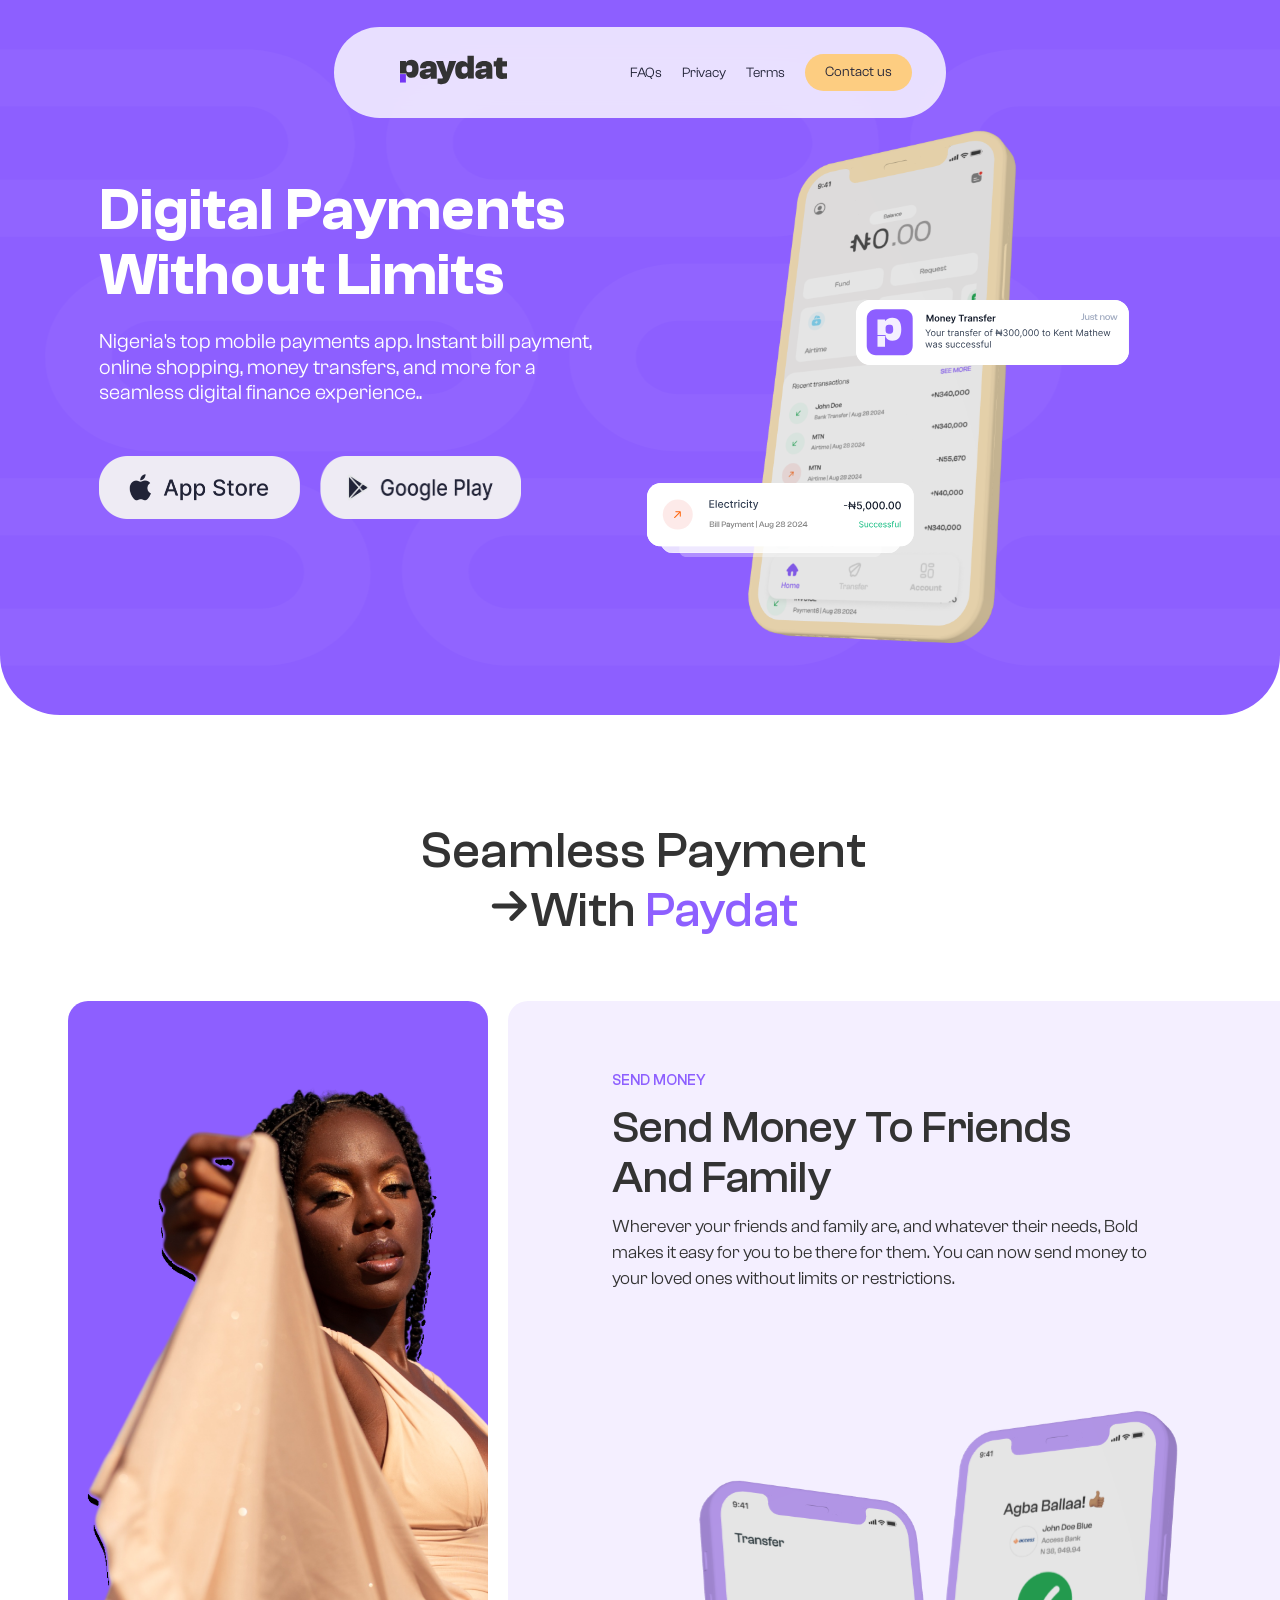
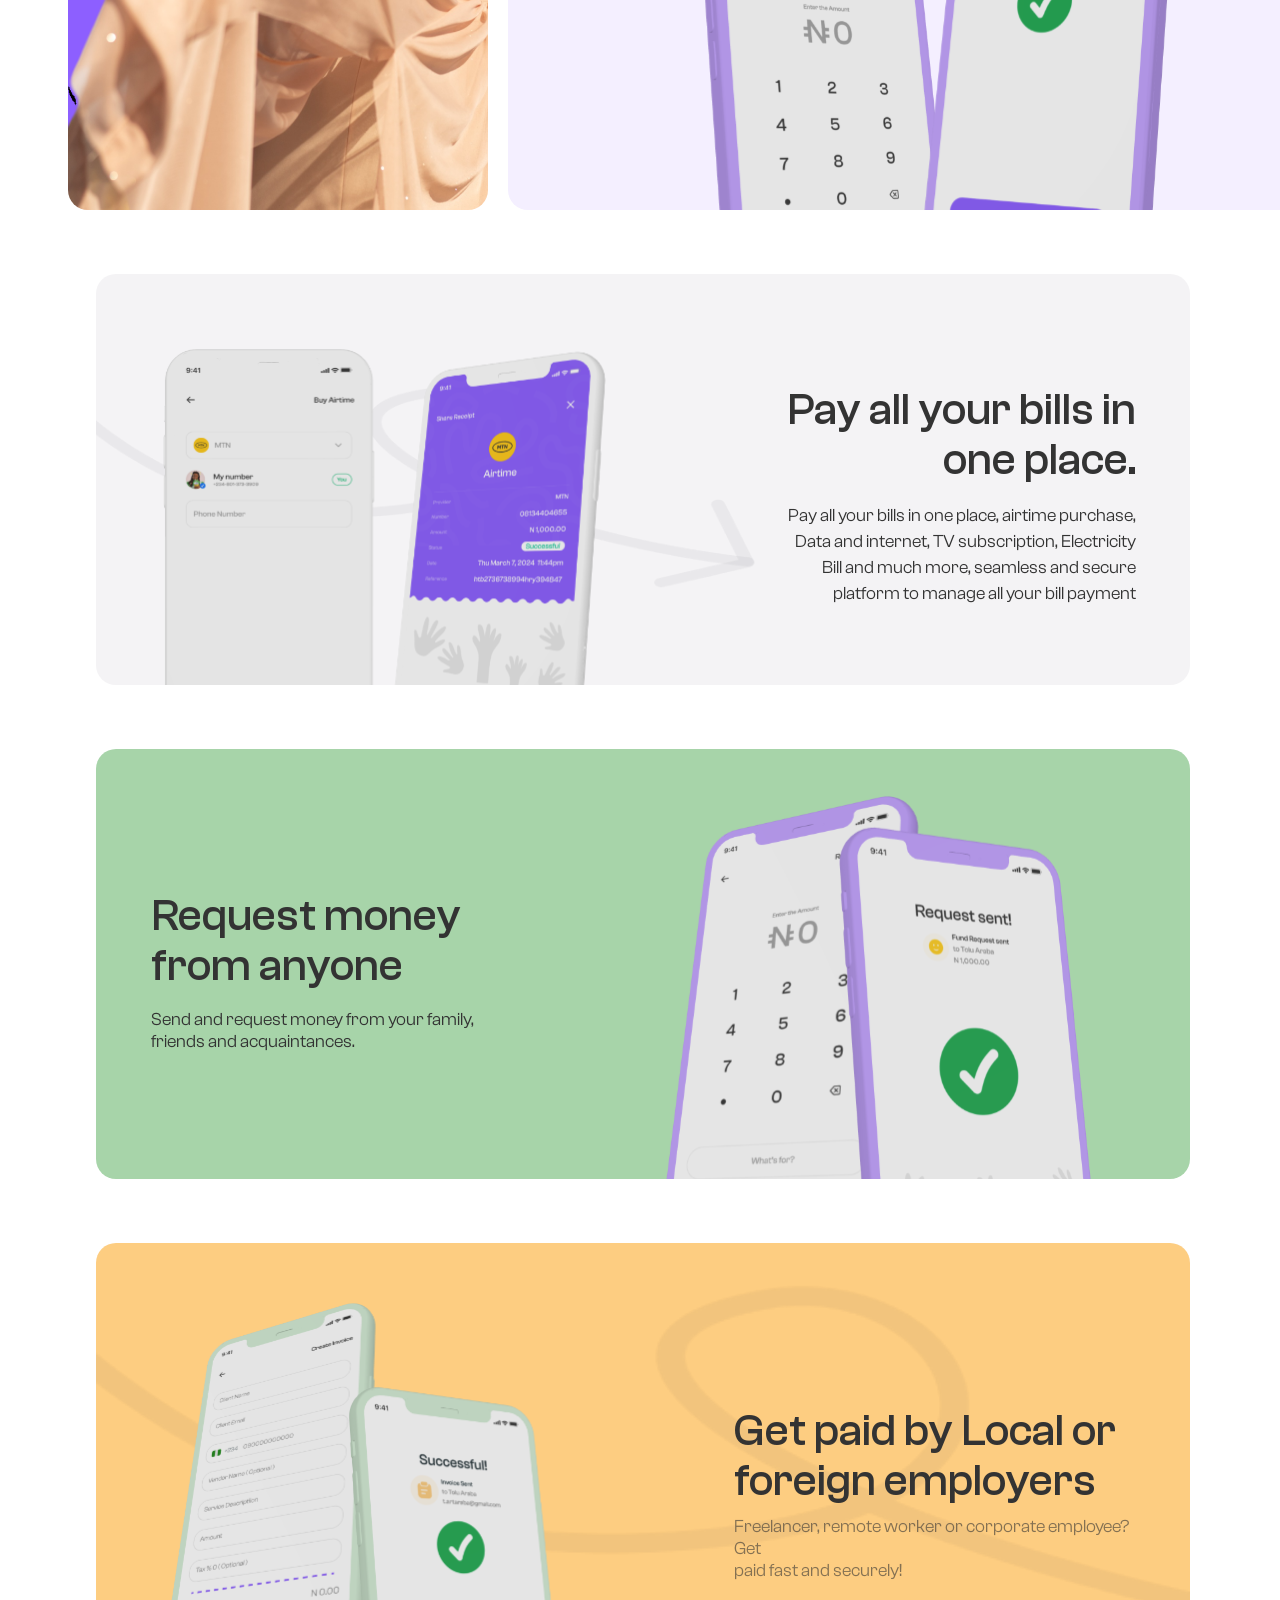
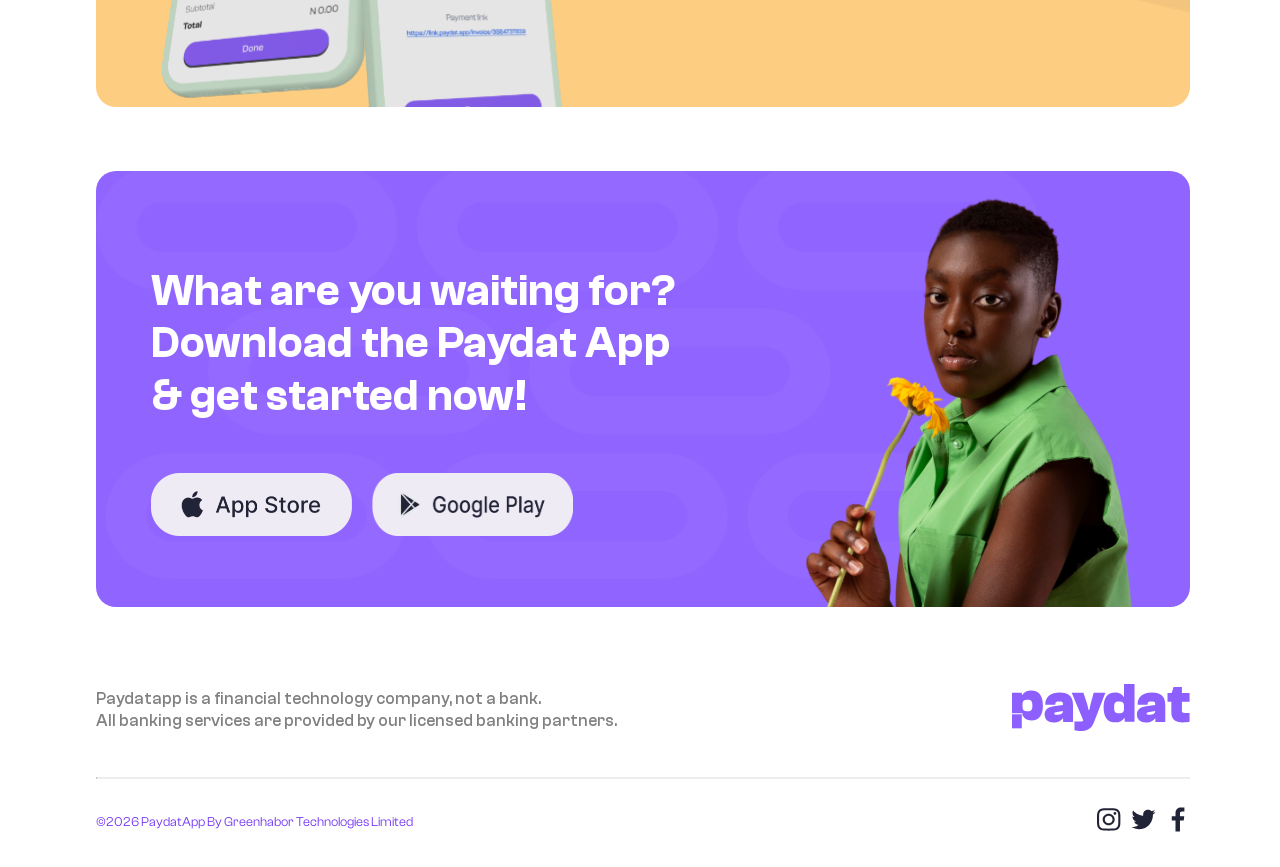
==== commit 7987d9bd: "update" ====
--- a/index.html
+++ b/index.html
@@ -13,27 +13,7 @@
     <nav class="navbar">
         <div class="container">
             <a href="#" class="logo">
-                <svg xmlns="http://www.w3.org/2000/svg" width="107" height="29" viewBox="0 0 107 29" fill="none">
-                    <path
-                        d="M6.3421 17.5701H0V5.28453H5.93512V6.62656H6.13861C7.08823 5.00419 8.91964 3.92261 11.5311 3.92261C16.4827 3.92261 18.6193 7.47155 18.6193 12.9471C18.6193 18.4226 16.5505 21.9715 11.5989 21.9715C9.08921 21.9715 7.39346 20.9237 6.64733 19.3351H6.3421V17.5701ZM6.3421 13.5892C6.3421 15.9552 7.29172 16.4622 9.2927 16.4622C11.972 16.4622 12.2772 15.2792 12.2772 12.9471C12.2772 10.6149 11.9381 9.46571 9.2927 9.46571C7.29172 9.46571 6.3421 9.93891 6.3421 12.3387V13.5892Z"
-                        fill="#333333" />
-                    <rect y="18.2576" width="5.88756" height="8.44737" fill="#333333" />
-                    <path
-                        d="M102.93 23.1686C98.216 23.1686 96.0115 21.2759 96.0115 17.0847V10.6628H93.7053V5.45774H96.215L97.3342 1.875H102.388V5.45774H107V10.6628H102.388V16.1384C102.388 17.1861 102.761 17.4565 104.219 17.4565H107V22.763C106.118 22.9658 104.524 23.1686 102.93 23.1686Z"
-                        fill="#333333" />
-                    <path
-                        d="M67.4877 9.59219e-05L73.8298 9.53674e-05L73.8298 22.7809L67.8947 22.7809L67.8947 20.4149L67.6912 20.4149C66.7416 22.0373 64.9102 23.1189 62.2987 23.1189C57.3472 23.1189 55.2105 19.57 55.2105 14.0945C55.2105 8.61895 57.2793 5.07001 62.2309 5.07001C64.7406 5.07001 66.4364 6.11779 67.1825 7.70636L67.4877 7.70636L67.4877 9.59219e-05ZM67.4877 13.4523C67.4877 11.0863 66.5381 10.5793 64.5371 10.5793C61.8579 10.5793 61.5526 11.7623 61.5526 14.0945C61.5526 16.4266 61.8918 17.5758 64.5371 17.5758C66.5381 17.5758 67.4877 17.1026 67.4877 14.7028L67.4877 13.4523Z"
-                        fill="#333333" />
-                    <path
-                        d="M41.6635 28.3202C40.1713 28.3202 38.4416 28.0498 37.6277 27.847V22.5743H41.1887C42.2401 22.5743 42.6132 22.4391 42.9184 21.7969L35.9658 5.20142H43.054L45.3603 12.3331L46.1403 15.6792H46.5812L47.2934 12.3331L49.2266 5.20142H56.247L49.3961 23.0137C47.87 27.002 45.055 28.3202 41.6635 28.3202Z"
-                        fill="#333333" />
-                    <path
-                        d="M24.9521 23.1685C21.9676 23.1685 19.6614 21.5799 19.6614 18.4028C19.6614 15.6988 21.425 14.0765 25.1217 13.4681L30.6837 12.5893V11.9809C30.6837 10.8993 30.3107 10.5275 28.4454 10.5275C26.58 10.5275 26.1391 10.8655 26.1391 11.9133V12.4541H20.0684V12.0485C20.0684 7.75598 23.4599 5.11963 28.6828 5.11963C34.0752 5.11963 36.7545 7.51939 36.7545 12.4203V22.8305H30.7855V20.735H30.4803C29.7341 21.8165 28.208 23.1685 24.9521 23.1685ZM25.4948 17.8282C25.4948 18.4366 25.8678 18.5718 27.0548 18.5718C29.5306 18.5718 30.582 17.9296 30.6837 16.3072L26.4444 17.017C25.7661 17.1184 25.4948 17.355 25.4948 17.8282Z"
-                        fill="#333333" />
-                    <path
-                        d="M80.549 23.1685C77.5645 23.1685 75.2583 21.5799 75.2583 18.4028C75.2583 15.6988 77.0219 14.0765 80.7186 13.4681L86.2807 12.5893V11.9809C86.2807 10.8993 85.9076 10.5275 84.0423 10.5275C82.177 10.5275 81.7361 10.8655 81.7361 11.9133V12.4541H75.6653V12.0485C75.6653 7.75598 79.0568 5.11963 84.2797 5.11963C89.6722 5.11963 92.3514 7.51939 92.3514 12.4203V22.8305H86.3824V20.735H86.0772C85.331 21.8165 83.8049 23.1685 80.549 23.1685ZM81.0917 17.8282C81.0917 18.4366 81.4647 18.5718 82.6518 18.5718C85.1276 18.5718 86.1789 17.9296 86.2807 16.3072L82.0413 17.017C81.363 17.1184 81.0917 17.355 81.0917 17.8282Z"
-                        fill="#333333" />
-                </svg>
+                <img src="./assets/images/newpaydatlogo.svg" alt="logo" />
             </a>
             <div class="menu-toggle">&#9776;</div>
             <ul class="nav-links">
@@ -41,7 +21,7 @@
                 <li><a href="/faq.html">FAQs</a></li>
                 <li><a href="/privacypolicy.html">Privacy</a></li>
                 <li><a href="/terms.html">Terms</a></li>
-                <li><a href="/contact.html">Contact us</a></li>
+                <li><a class="contact-btn" href="/contact.html">Contact us</a></li>
             </ul>
         </div>
     </nav>
@@ -49,7 +29,7 @@
     <main class="">
         <section class="hero">
             <div class="container">
-                <div class="container-grid">
+                <div class="hero-container">
                     <div class="hero-content">
                         <h1>Digital Payments Without Limits</h1>
                         <p>Nigeria's top mobile payments app. Instant bill payment, online shopping, money transfers,
--- a/style.css
+++ b/style.css
@@ -151,6 +151,7 @@
 .navbar .nav-links {
     list-style: none;
     display: flex;
+    align-items: center;
 }
 
 .navbar .nav-links li {
@@ -167,7 +168,18 @@
 font-weight: 400;
 line-height: normal;
 }
-
+.contact-btn {
+    border-radius: 100px;
+    background-color: #FDCD81;
+    text-decoration: none;
+    display: inline-flex;
+    padding: 10px 20px;
+    align-items: center;
+    transition: background 0.3s ease;
+    color: #FFF;
+    text-align: center;
+    font-family: "ClashGrotesk";
+}
 
 
 .navbar .nav-links a:hover,
@@ -189,6 +201,7 @@
   .navbar .close-nav {
     display: none;
   }
+
 
 /* Hero section styles */
 .hero {
@@ -201,6 +214,15 @@
   
 }
 
+.hero-container {
+    display: flex;
+    justify-content: center;
+    /* align-items: center; */
+    gap: 48px;
+    padding: 0;
+    margin: 0;
+}
+
 /* .hero-content {
     max-width: 800px;
 } */
@@ -210,8 +232,8 @@
     font-family: "ClashGrotesk";
     font-size: 60px;
     font-style: normal;
-    font-weight: 700;
-    line-height: normal;
+    font-weight: 600;
+    line-height: 65px;
     margin-bottom: 10px;
 }
 
@@ -221,7 +243,7 @@
     font-size: 21px;
     font-style: normal;
     font-weight: 400;
-    line-height: 31.5px; 
+    line-height: 25.83px; 
     margin-bottom: 10px
 }
 
@@ -313,11 +335,12 @@
 line-height: 50px; 
 text-transform: capitalize;
 color: #333333;
-margin-bottom: 10px !important;
+margin-bottom: 11px !important;
+margin-top: 11px !important;
 }
 
 .payment-section p{
-    color: #333;
+    color: #333333;
     font-family: "ClashGrotesk";
     font-size: 18px;
     font-style: normal;
@@ -335,6 +358,7 @@
     font-weight: 500;
     line-height: 22.5px; /* 150% */
     text-transform: uppercase;
+    margin-bottom: 0 !important;
 }
 
 
@@ -359,7 +383,7 @@
  border-radius: 20px;
 background: var(--Purple-BG, #F4EFFF);
 width: 690px;
-height: 770px !important;
+height: 740px !important;
 max-width: '100%';
 display: flex;
 flex-direction: column;
@@ -370,7 +394,7 @@
  object-fit: cover;
 max-width: 100%;
 position: relative;
-top: 14.5%;
+top: 15%;
 }
 
 .payment-flex {
@@ -421,14 +445,15 @@
   border-radius: 20px;
   background-repeat: no-repeat;
   background-size: contain;
-  background-position: center ;
+  background-position: center;
   display: flex;
-  justify-content: space-around;
-  padding: 8% 5% 0 5%;
+  justify-content: center;
+  padding: 6% 5% 0 5%;
+  gap: 10rem;
 }
 
 .text-content  {
- width: 376px;
+ width: 400px;
  max-width: 100%;
 }
 
@@ -440,6 +465,18 @@
     font-style: normal;
     font-weight: 500;
     line-height: 50px; /* 111.111% */
+    margin-bottom: 0 !important;
+    text-align: right;
+}
+
+.text-content p {
+    color: #333333;
+    font-family: "ClashGrotesk";
+    font-size: 18px;
+    font-style: normal;
+    font-weight: 400;
+    line-height: 26px;
+    text-align: right;
 }
 
 .image {
@@ -521,7 +558,7 @@
 font-style: normal;
 font-weight: 400;
 line-height: 22px;
-margin-bottom: 60px;
+
 
 }
 
@@ -575,20 +612,20 @@
 .download-section {
     width: 90%;
     max-width: 100%;
-    height: 100%;
+    /* height: 100%; */
     border-radius: 20px;
     background-color: #9064FF;
-   background-image: url('./assets/images/uniongroup.svg');
+   background-image: url('./assets/images/call-to-action-bg.svg');
    background-repeat: no-repeat;
    background-position: left;
     display: flex;
-    padding: 3% 5% 0 5%;
+    padding: 0% 5% 0 5%;
     justify-content: space-between;
     /* align-items: center; */
 }
 
 .download-image {
-    width: 443px;
+    /* width: 443px; */
     max-width: 100%;
     margin-bottom: -5px;
 }
@@ -599,6 +636,7 @@
     display: flex;
     flex-direction: column;
   padding-top: 5%;
+  padding-bottom: 5%;
 }
 
 .download-content h3 {
@@ -609,6 +647,7 @@
     font-weight: 600;
     line-height: 52.8px; /* 120% */
     margin-bottom: 0;
+  
 }
 
 
@@ -627,6 +666,7 @@
     gap: 20px;
     align-items: center;
     margin-top: 50px;
+    margin-bottom: 0 !important;
 }
 
 .download a {
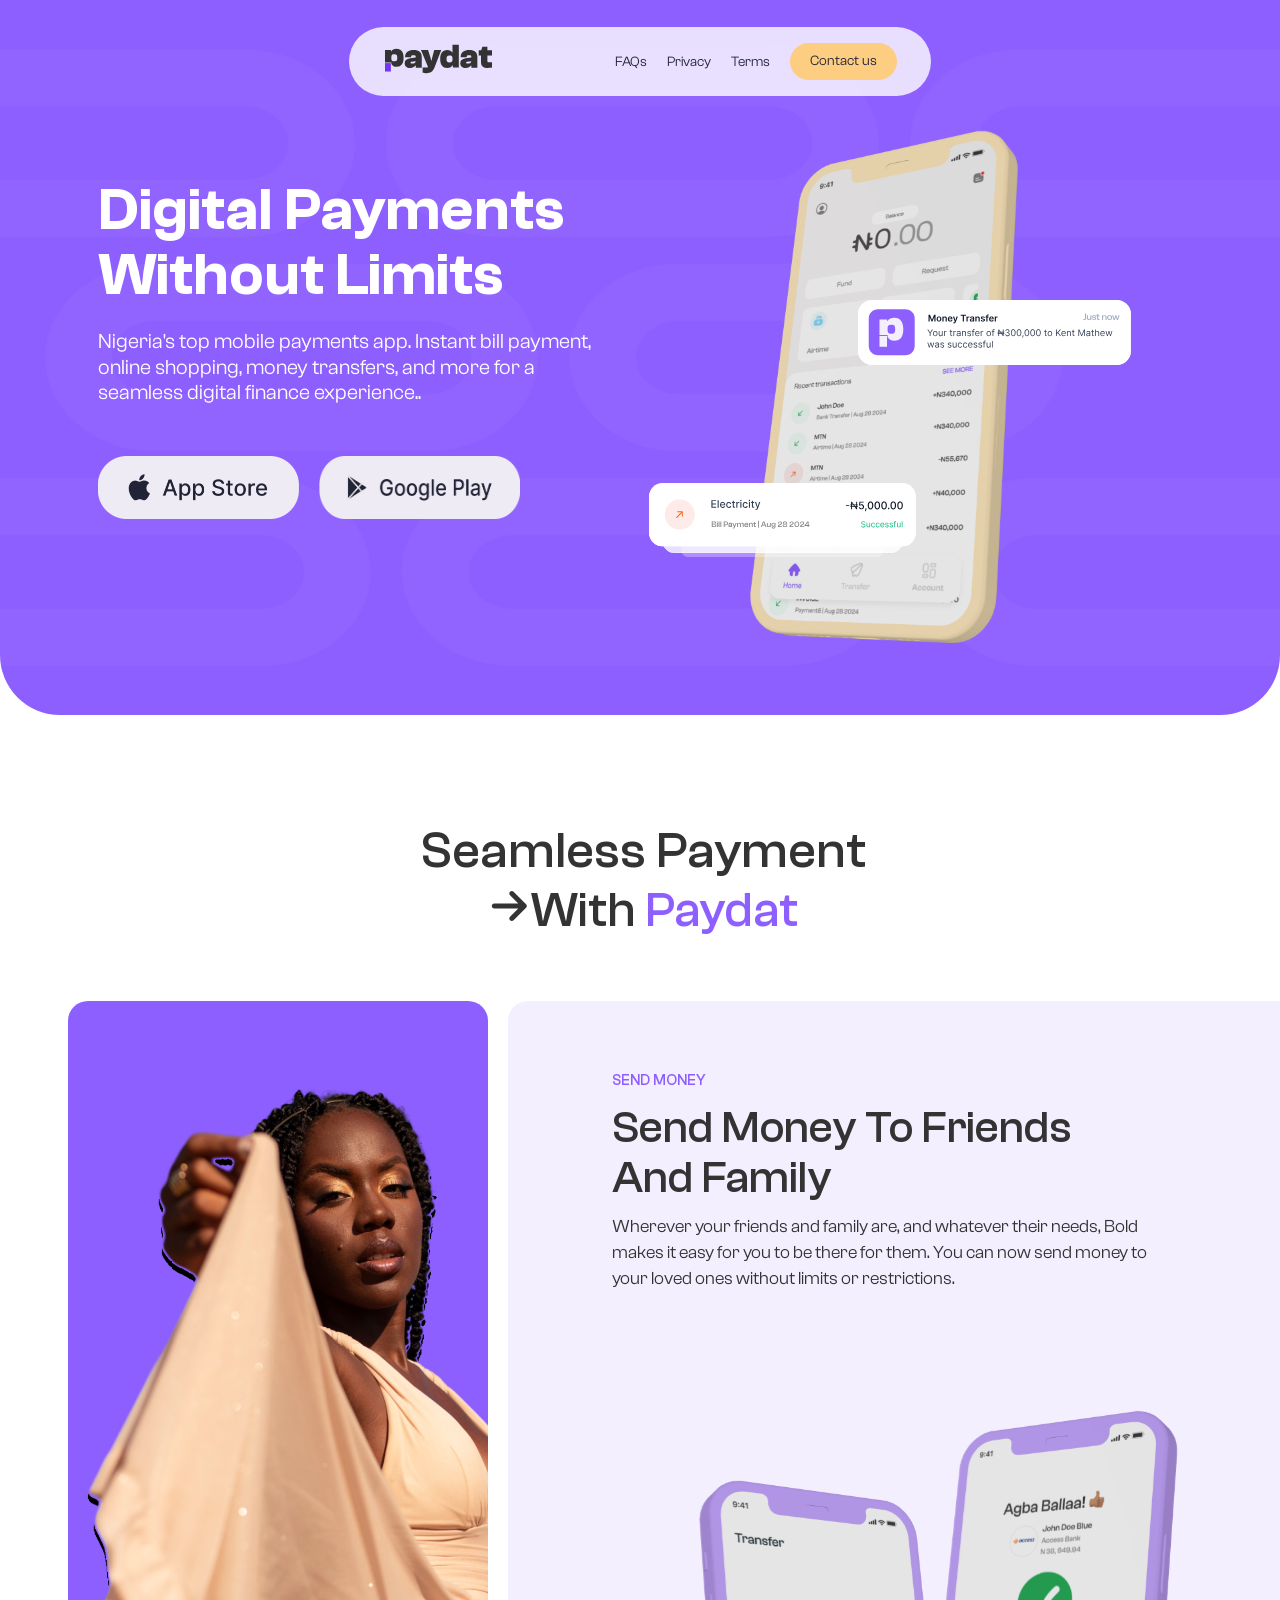
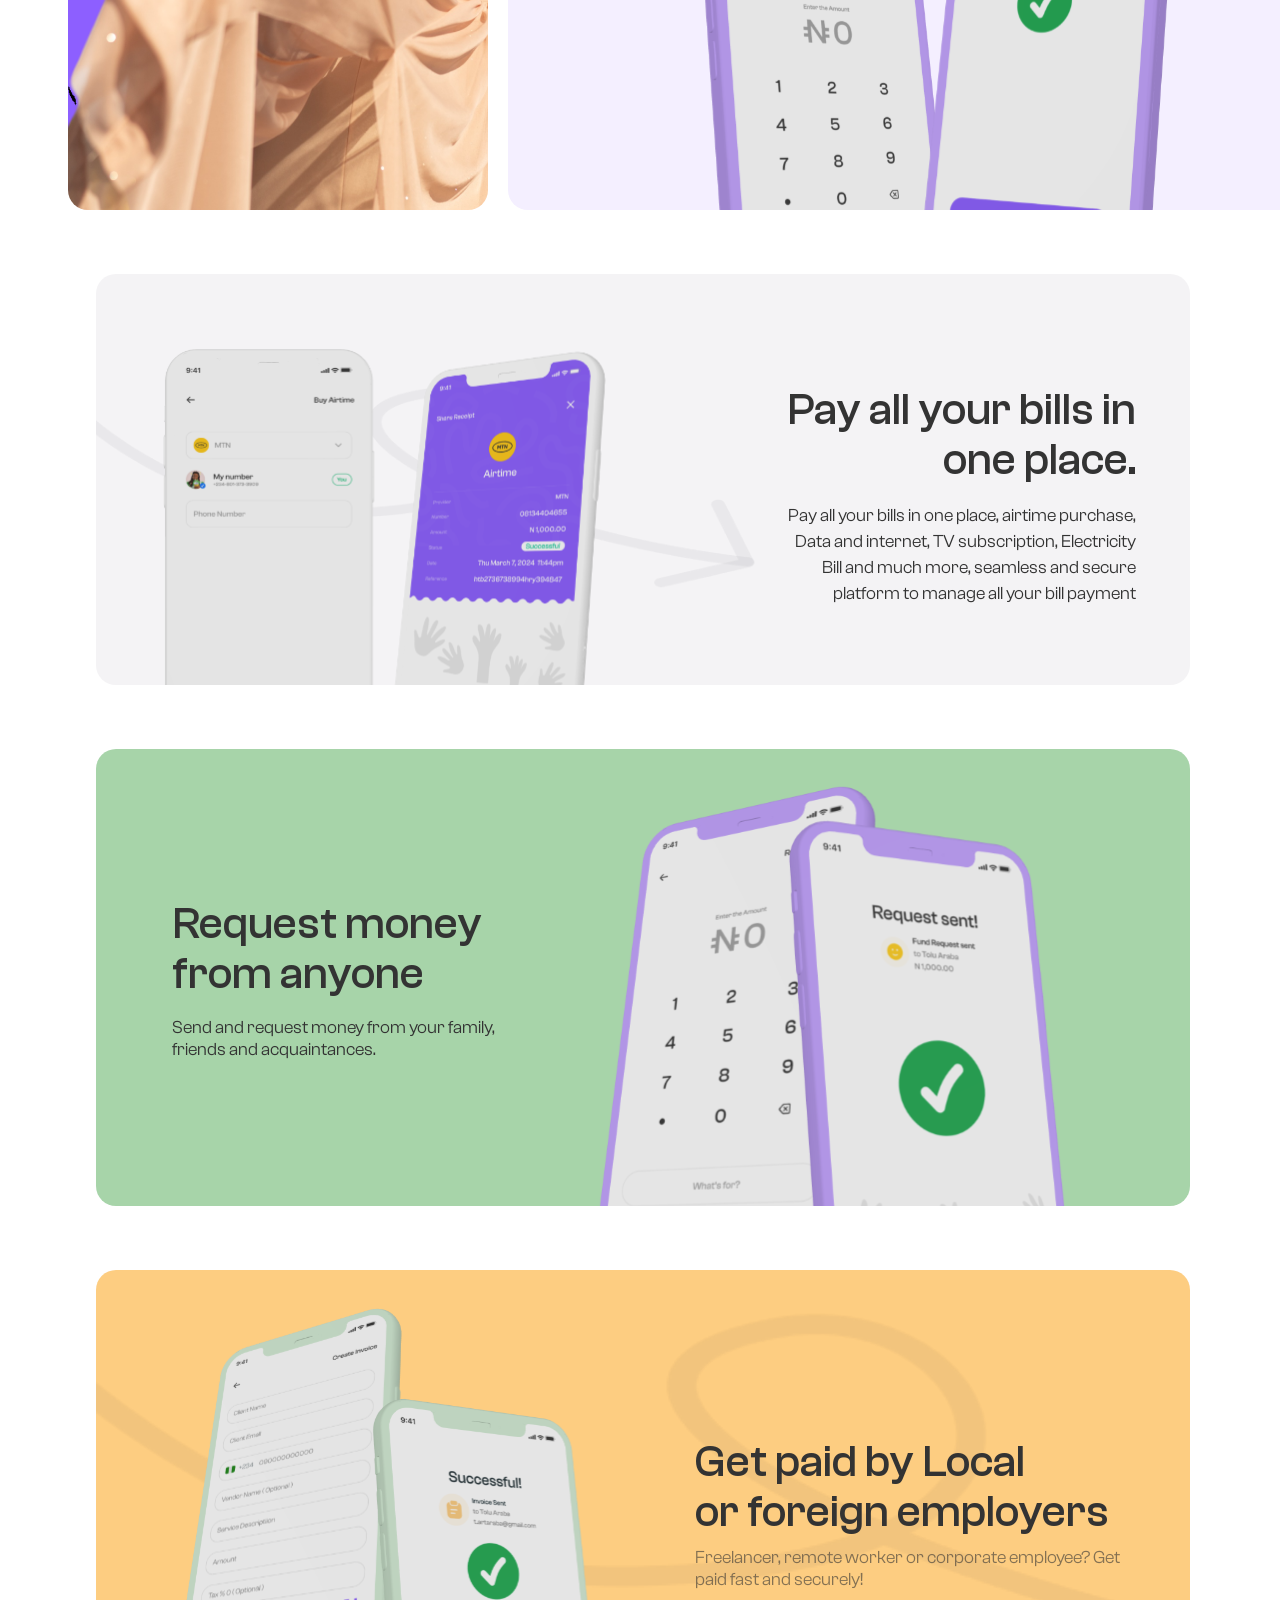
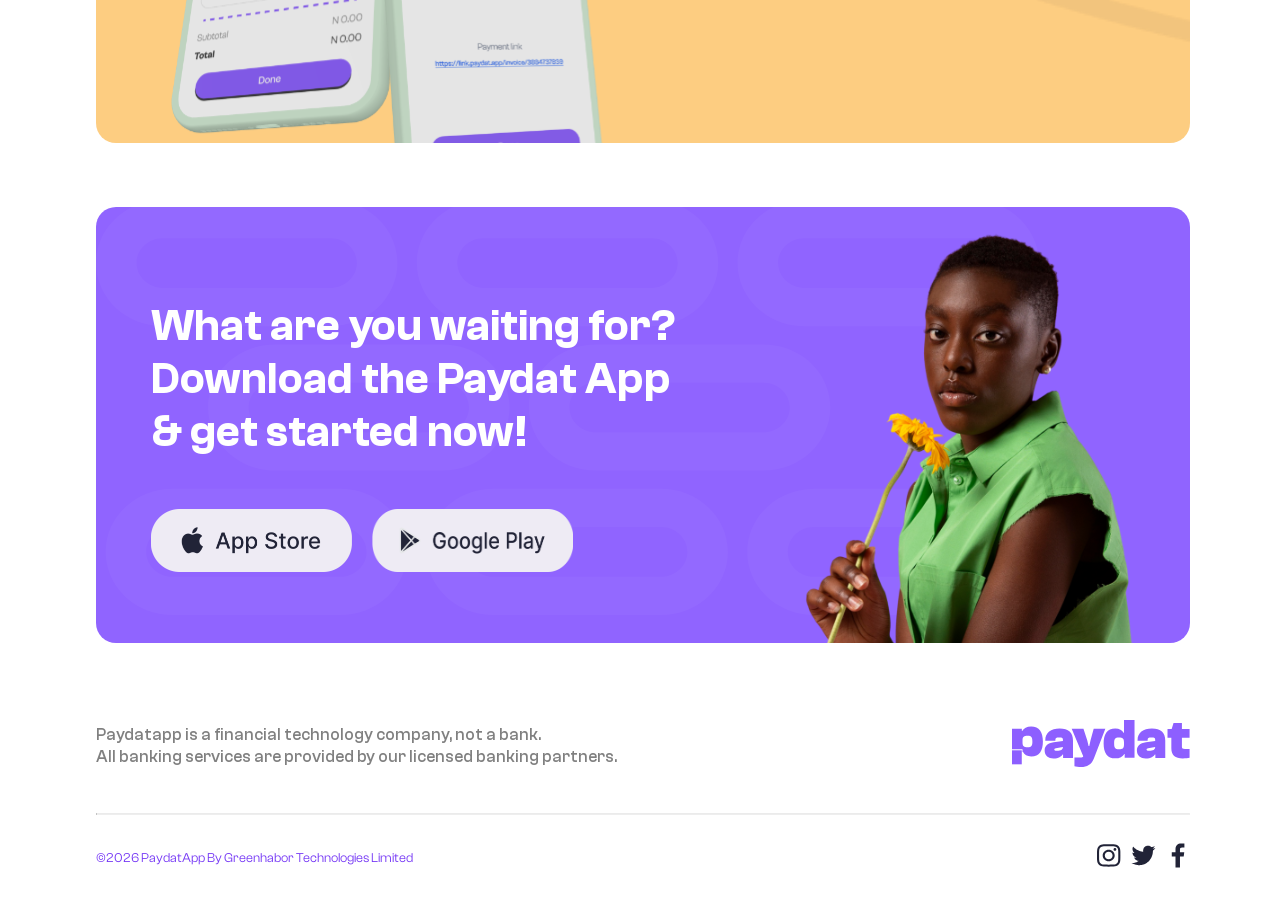
==== commit 6ace9513: "content update" ====
--- a/index.html
+++ b/index.html
@@ -4,7 +4,23 @@
 <head>
     <meta charset="UTF-8">
     <meta name="viewport" content="width=device-width, initial-scale=1.0">
-    <title>Paydat Payments</title>
+    <meta name="title" content="PayDat - Top Mobile Payments App">
+<meta name="description" content="The top mobile payments app. Instant bill payment, online shopping, money transfers, and more for a seamless digital finance experience.">
+<meta name="keywords" content="PayDat, mobile payments app, bill payment, online shopping, money transfers, digital finance, seamless payments">
+<meta name="author" content="PayDat">
+<meta name="viewport" content="width=device-width, initial-scale=1.0">
+<meta property="og:title" content="PayDat - Top Mobile Payments App">
+<meta property="og:description" content="Instant bill payment, online shopping, money transfers, and more for a seamless digital finance experience.">
+<meta property="og:type" content="website">
+<meta property="og:url" content="https://www.paydat.com">
+<meta property="og:image" content="https://www.paydat.com/assets/logo.png">
+<meta name="twitter:card" content="summary_large_image">
+<meta name="twitter:title" content="PayDat - Top Mobile Payments App">
+<meta name="twitter:description" content="Instant bill payment, online shopping, money transfers, and more for a seamless digital finance experience.">
+<meta name="twitter:image" content="https://www.paydat.com/assets/logo.png">
+<meta name="twitter:site" content="@PayDatApp">
+<title>PayDat - Top Mobile Payments App for Seamless Digital Finance</title>
+<link rel="icon" type="image/x-icon" href="./assets/images/favicon.ico">
     <link rel="stylesheet" href="style.css"> <!-- Optional CSS File -->
 </head>
 
@@ -118,13 +134,10 @@
                         <img class="" src="./assets/images/invoice-image.svg" alt="Placeholder" />
                         </div>
                     <div class="green-content">
-                        <h3 >Get paid by Local 
+                        <h3 >Get paid by Local <br>
                             or foreign employers</h3>
                         <p>Freelancer, remote worker or corporate employee? Get<br> paid fast and securely!</p>
                         </div>
-               
-                   
-             
                 </div>
             </div>
         </section>
--- a/style.css
+++ b/style.css
@@ -42,7 +42,7 @@
 
 details {
     margin-bottom: 10px;
-    border-bottom: 1px solid #2323371A;
+    /* border-bottom: 1px solid #2323371A; */
     padding: 2% 0% 2% 0%;
 }
 
@@ -86,6 +86,14 @@
 }
 
 
+.faq-content p {
+ 
+    color: #000000;
+    font-size: 14px;
+    font-weight: 400;
+}
+
+
 
  .container {
         width: 90%;
@@ -120,7 +128,7 @@
     border-radius: 50px;
     background: rgba(255, 255, 255, 0.80);
     backdrop-filter: blur(15px);
-    padding: 11px 50px 11px 50px;
+    padding: 0px 50px 0px 20px;
     position: fixed;
     width: 40%;
     max-width: 100%;
@@ -143,7 +151,6 @@
 }
 
 .navbar .logo {
-    /* font-size: 1.5em; */
     color: white;
     text-decoration: none;
 }
@@ -216,7 +223,7 @@
 
 .hero-container {
     display: flex;
-    justify-content: center;
+    justify-content: space-around;
     /* align-items: center; */
     gap: 48px;
     padding: 0;
@@ -503,28 +510,34 @@
     padding-right: 5%;
 }
 
+.policy-section h3 {
+    font-weight: 500;
+}
+
 .green-section {
-    width: 90%;
-    max-width: 100%;
+     width: 90%; 
+    max-width: 100%; 
     height: 100%;
     border-radius: 20px;
     background: #A7D4A9;
   display: flex;
-  padding: 3% 5% 0 5%;
-justify-content: space-around;
-align-items: center;
-}
+  flex-direction: row;
+  padding: 2% 5% 0 5%;
+   justify-content: space-around;
+  align-items: center;
+  
+}
+
+
+
 
 .green-section  img{
     flex-shrink: 0;
     max-width: 100%;
     width: 100%;
-
-
 }
 
 .green-web-image {
-
     display: block;
 }
 
@@ -534,7 +547,7 @@
 
 
 .green-content {
-    width: 515px;
+    width: 334px;
     max-width: 100%;
     position: relative;
 
@@ -579,9 +592,9 @@
     background-size: cover;
     /* background-position: center ; */
     display: flex;
-    /* justify-content: space-between; */
-    padding: 5% 5% 0 5%;
-    gap: 10rem;
+    justify-content: center;
+    padding: 3% 5% 0 5%;
+    gap: 5rem;
     align-items: center;
     
 }
@@ -862,11 +875,12 @@
 
 .contact-section h1 {
   font-size: 56px;
-  font-weight: bold;
+  font-weight: 400;
   color: #FFFFFF;
   margin-bottom: 0px;
 line-height:78px;
 margin-top: 0px;
+text-align: center;
 }
 
 .privacy-container {
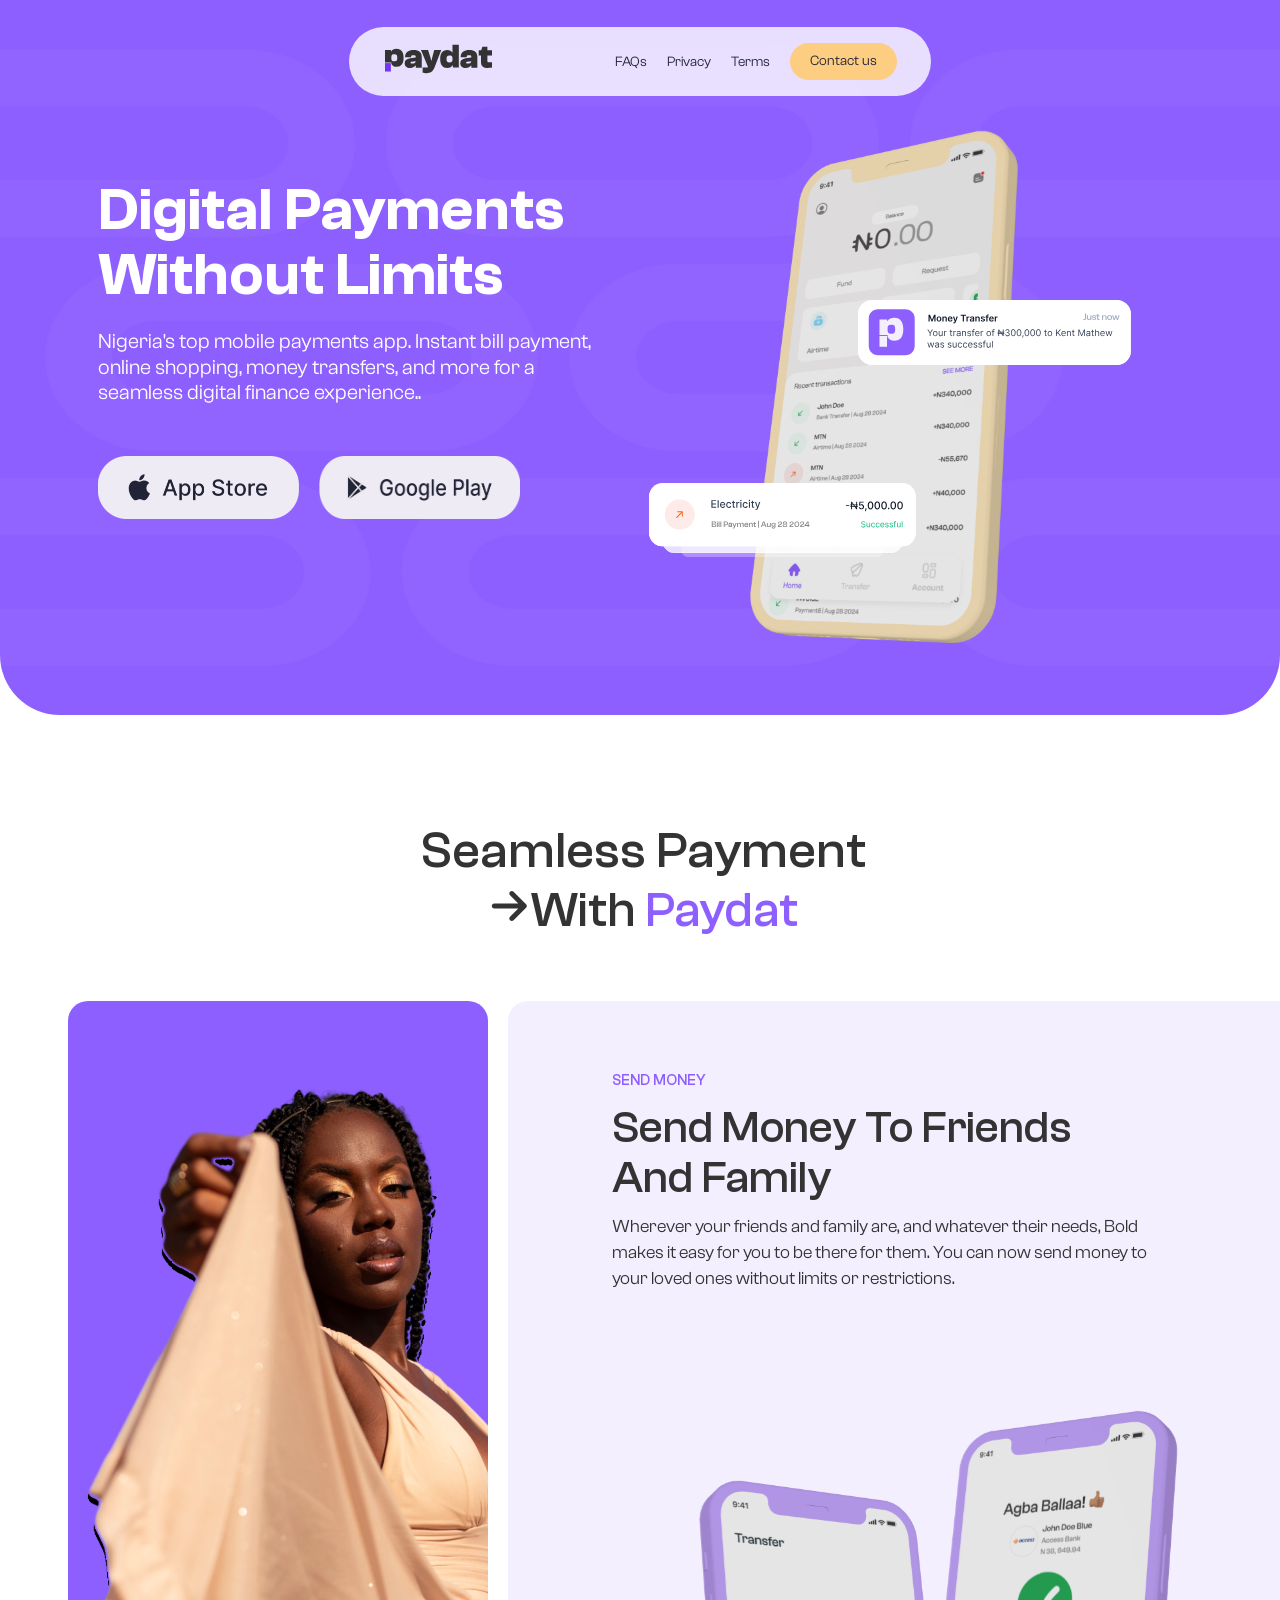
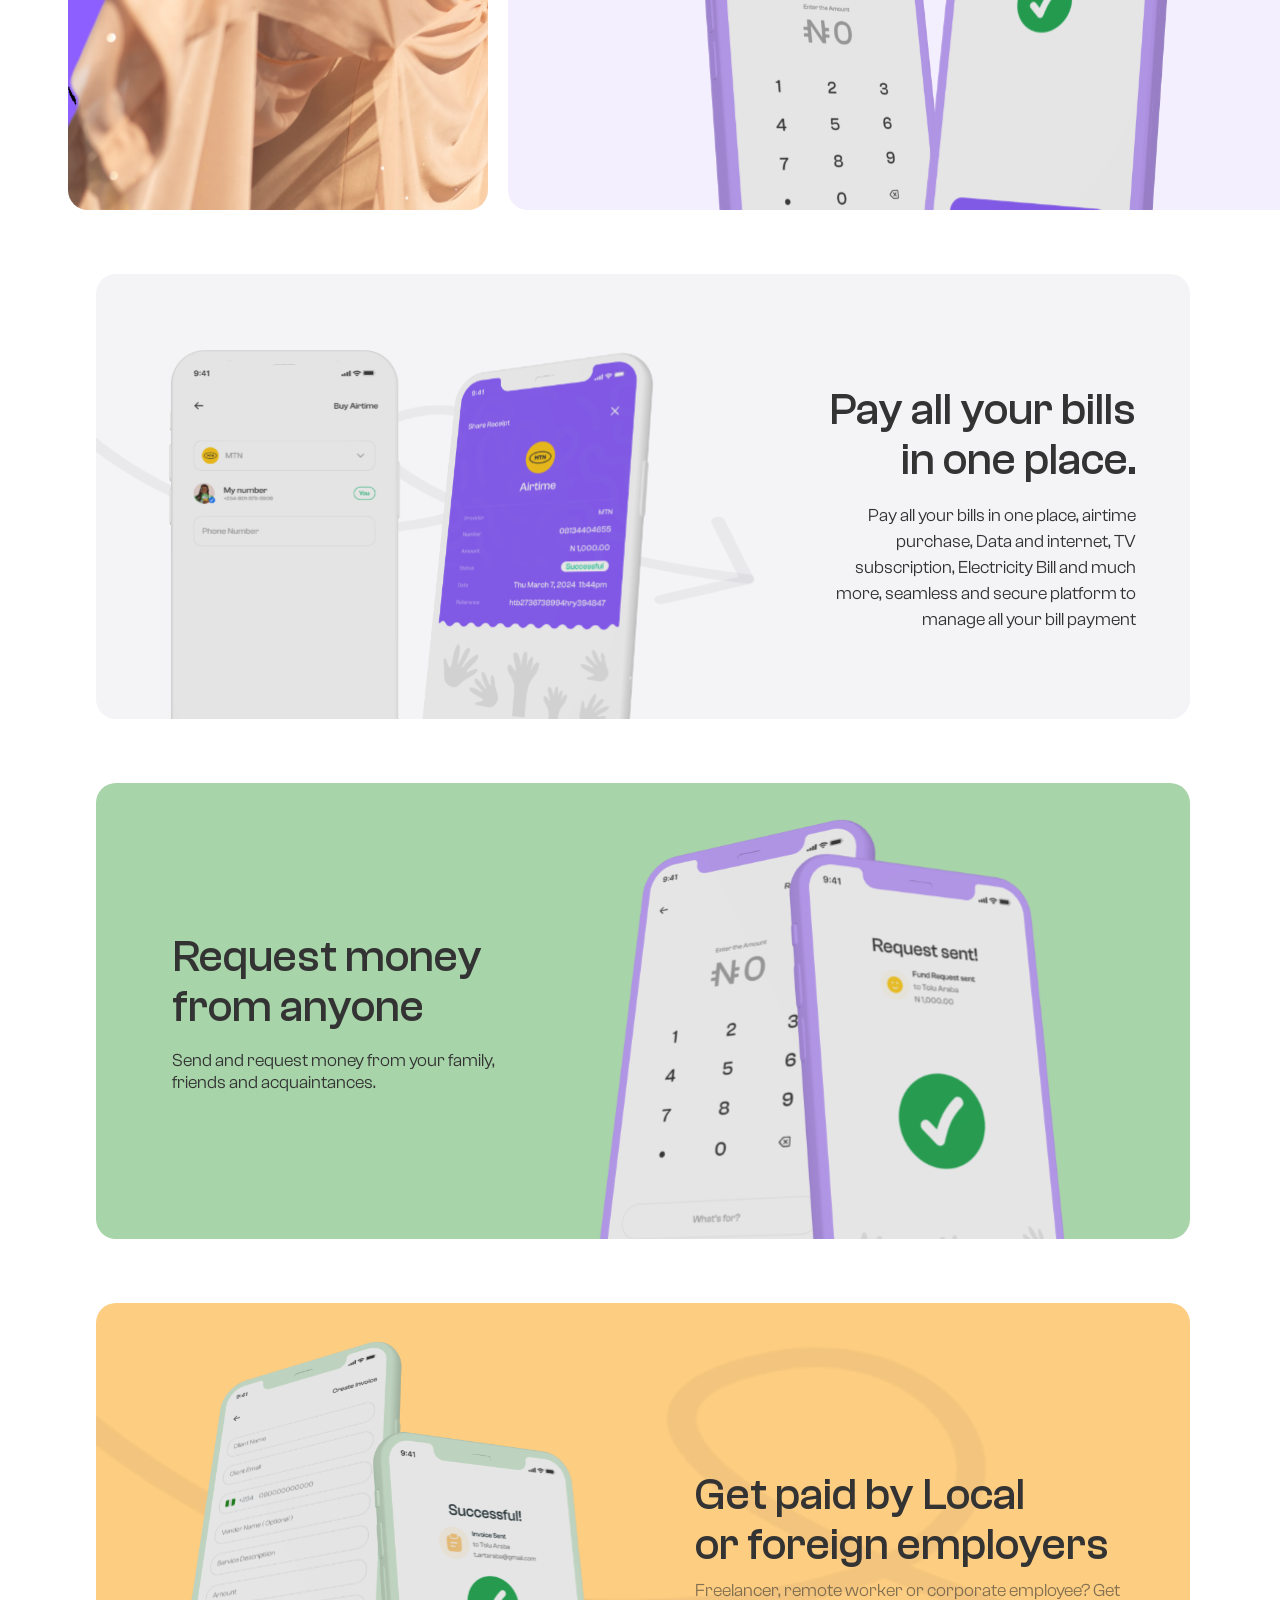
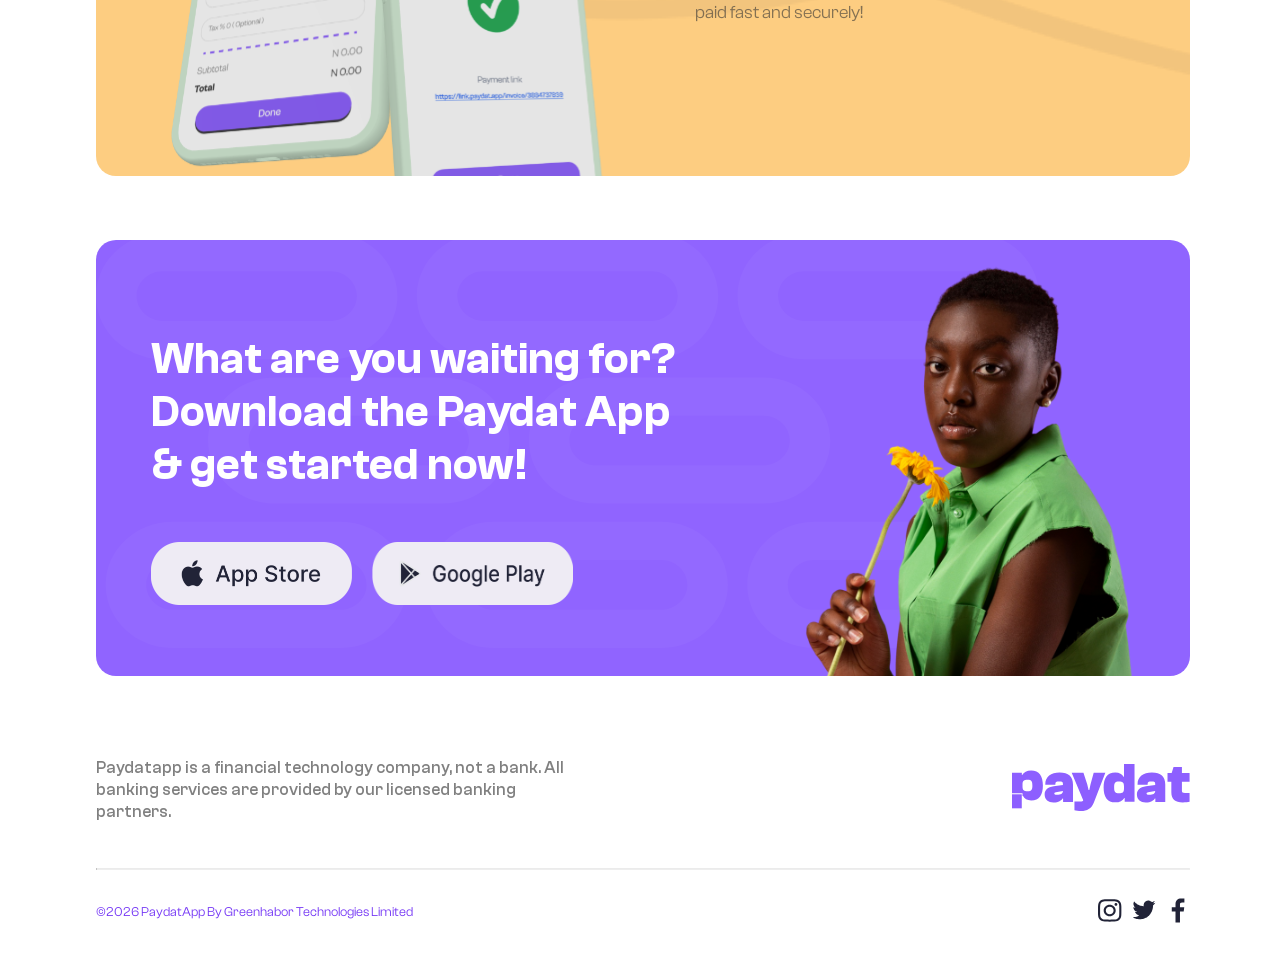
==== commit 835ba58a: "update mobile image" ====
--- a/index.html
+++ b/index.html
@@ -33,7 +33,13 @@
             </a>
             <div class="menu-toggle">&#9776;</div>
             <ul class="nav-links">
-                <li class="close-nav">&times;</li> 
+                <li class="close-nav">
+                    <span><svg width="24" height="24" viewBox="0 0 24 24" fill="none" xmlns="http://www.w3.org/2000/svg">
+                        <rect width="24" height="24" rx="10" fill="#8D5FFF"/>
+                        <path d="M18 6L6 18" stroke="white" stroke-width="2" stroke-linecap="round" stroke-linejoin="round"/>
+                        <path d="M6 6L18 18" stroke="white" stroke-width="2" stroke-linecap="round" stroke-linejoin="round"/>
+                        </svg></span>
+                </li> 
                 <li><a href="/faq.html">FAQs</a></li>
                 <li><a href="/privacypolicy.html">Privacy</a></li>
                 <li><a href="/terms.html">Terms</a></li>
@@ -91,6 +97,7 @@
                             </div>
                       <div  class="payment-box-image" >
                         <img src="./assets/images/send-money-image.svg" alt="invoice-image" class="amount-image" />
+                        <img src="./assets/images/mobileinvoiceimage.svg" alt="invoice-image" class="amount-image-mobile" />
                     </div>
                 </div>
             </div>
@@ -100,7 +107,8 @@
             <div class="container">
                 <div class="bills-background">
                     <div class="bills-image-wrapper">
-                        <img class="image" src="./assets/images/pay-bill-image.svg" alt="Placeholder" />
+                        <img src="./assets/images/pay-bill-image.svg" alt="Placeholder"  class="bills-image"/>
+                        <img  src="./assets/images/paybillsimage.svg" alt="Placeholder" class="bills-image-mobile" />
                         </div>
                     <div class="text-content">
                 <h3>Pay all your bills in one place.</h3>
@@ -131,7 +139,8 @@
             <div class="container">
                 <div class="invoice-section">
                     <div class="green-image-wrapper">
-                        <img class="" src="./assets/images/invoice-image.svg" alt="Placeholder" />
+                        <img class="local-image" src="./assets/images/invoice-image.svg" alt="Placeholder" />
+                        <img class="local-mobile" src="./assets/images/invoiceimage-mobile.svg" alt="Placeholder" />
                         </div>
                     <div class="green-content">
                         <h3 >Get paid by Local <br>
@@ -169,7 +178,7 @@
             <div class="footer-content">
                 <div>
                     <p class="tagline">
-                    Paydatapp is a financial technology company, not a bank. <br>All banking services are provided by our licensed banking partners.
+                    Paydatapp is a financial technology company, not a bank. All banking services are provided by our licensed banking partners.
                     </p>
                 </div>
 
@@ -190,21 +199,21 @@
 
             </div>
             <hr class="line-break" />
-            <div class="footer-content">
+            <div class="footer-content footer-box-row">
                 <div class="dateformat" id="dateformat"> </div>
                     <div class="social-box">
                     <a href="#" class="social-media">
-                        <svg xmlns="http://www.w3.org/2000/svg" width="24" height="25" viewBox="0 0 24 25" fill="none">
+                        <svg xmlns="http://www.w3.org/2000/svg" " viewBox="0 0 24 25" fill="none">
                             <path d="M11.694 1.17004C8.5185 1.17004 8.12025 1.18279 6.873 1.23754C5.628 1.29229 4.77825 1.48279 4.03425 1.76104C3.25888 2.04037 2.55247 2.48283 1.96275 3.05854C1.37171 3.61485 0.911185 4.29514 0.61425 5.05054C0.32475 5.76754 0.12675 6.58504 0.0705 7.78204C0.0135 8.98204 0 9.36454 0 12.42C0 15.4755 0.0135 15.8588 0.0705 17.058C0.1275 18.2558 0.3255 19.0733 0.61425 19.7895C0.911185 20.545 1.37171 21.2252 1.96275 21.7815C2.55249 22.3572 3.25889 22.7997 4.03425 23.079C4.77825 23.3573 5.628 23.5478 6.873 23.6025C8.12025 23.6573 8.5185 23.67 11.694 23.67C14.8702 23.67 15.2685 23.6573 16.5165 23.6025C17.7607 23.5478 18.6105 23.3573 19.3545 23.0798C20.1299 22.8004 20.8363 22.358 21.426 21.7823C22.0171 21.2258 22.4776 20.5452 22.7745 19.7895C23.064 19.0733 23.262 18.2558 23.3182 17.058C23.3752 15.858 23.3888 15.4755 23.3888 12.42C23.3888 9.36454 23.3752 8.98129 23.3182 7.78204C23.2612 6.58429 23.0632 5.76679 22.7745 5.05054C22.4775 4.29515 22.017 3.61487 21.426 3.05854C20.8363 2.48283 20.1299 2.04037 19.3545 1.76104C18.6105 1.48279 17.76 1.29229 16.515 1.23754C15.2685 1.18279 14.8702 1.17004 11.694 1.17004ZM11.694 3.19729C14.817 3.19729 15.1867 3.20854 16.4198 3.26254C17.5597 3.31279 18.1793 3.49579 18.591 3.65029C19.0957 3.82851 19.5548 4.11584 19.9357 4.49179C20.3215 4.85091 20.6206 5.29306 20.8102 5.78479C20.9707 6.18154 21.1613 6.77704 21.213 7.87429C21.2693 9.06004 21.2812 9.41629 21.2812 12.42C21.2812 15.4238 21.2692 15.78 21.2137 16.9658C21.1612 18.063 20.9707 18.6585 20.8102 19.0553C20.5987 19.5803 20.3452 19.9553 19.9357 20.3483C19.5548 20.7243 19.0957 21.0116 18.591 21.1898C18.1785 21.3443 17.5597 21.5273 16.4198 21.5775C15.1867 21.6315 14.817 21.6428 11.6947 21.6428C8.57175 21.6428 8.202 21.6315 6.969 21.5775C5.829 21.5273 5.2095 21.3443 4.797 21.1898C4.2926 21.0115 3.83371 20.7242 3.453 20.3483C3.06696 19.9893 2.76766 19.5471 2.57775 19.0553C2.418 18.6585 2.2275 18.063 2.175 16.9658C2.11875 15.78 2.1075 15.4238 2.1075 12.42C2.1075 9.41629 2.11875 9.06004 2.175 7.87429C2.2275 6.77704 2.418 6.18154 2.57775 5.78479C2.79 5.25979 3.0435 4.88479 3.453 4.49179C3.83371 4.11593 4.2926 3.82861 4.797 3.65029C5.2095 3.49579 5.82825 3.31279 6.969 3.26254C8.202 3.20854 8.57175 3.19729 11.694 3.19729ZM11.694 6.64279C8.3775 6.64279 5.68875 9.22954 5.68875 12.42C5.68875 15.6105 8.3775 18.1973 11.694 18.1973C15.0105 18.1973 17.7 15.6105 17.7 12.42C17.7 9.22954 15.0113 6.64279 11.6947 6.64279H11.694ZM11.694 16.17C9.5415 16.17 7.79625 14.4908 7.79625 12.42C7.79625 10.3493 9.5415 8.67004 11.694 8.67004C13.8465 8.67004 15.5925 10.3493 15.5925 12.42C15.5925 14.4908 13.8472 16.17 11.694 16.17ZM19.3403 6.41479C19.3403 7.16029 18.7118 7.76479 17.937 7.76479C17.1615 7.76479 16.5338 7.16029 16.5338 6.41479C16.5338 5.66929 17.1615 5.06479 17.9363 5.06479C18.7118 5.06479 19.3403 5.66929 19.3403 6.41479Z" fill="#212337"/>
                           </svg>
                     </a>
                     <a href="#" class="social-media">
-                        <svg xmlns="http://www.w3.org/2000/svg" width="25" height="25" viewBox="0 0 25 25" fill="none">
+                        <svg xmlns="http://www.w3.org/2000/svg"  viewBox="0 0 25 25" fill="none">
                             <path d="M16.4205 2.69485V2.69031H17.5362L17.9442 2.77269C18.216 2.82588 18.4625 2.89593 18.6836 2.9822C18.9061 3.06847 19.1208 3.16901 19.3277 3.28447C19.5353 3.39928 19.7234 3.51669 19.8921 3.63604C20.0594 3.75409 20.2099 3.87993 20.3429 4.01225C20.4746 4.14588 20.6802 4.1809 20.9591 4.11604C21.238 4.05117 21.5383 3.96036 21.8601 3.84555C22.1818 3.73074 22.5003 3.60101 22.8149 3.45701C23.1295 3.31301 23.3208 3.22155 23.3902 3.18263C23.457 3.14242 23.4934 3.12101 23.4973 3.11777L23.5018 3.11128L23.5232 3.1009L23.5446 3.08988L23.566 3.07885L23.5874 3.06847L23.592 3.06198L23.5984 3.05744L23.6049 3.0529L23.6088 3.04642L23.6302 3.03993L23.6516 3.03604L23.6477 3.06847L23.6413 3.1009L23.6302 3.13333L23.6199 3.16577L23.6088 3.18717L23.5984 3.20858L23.5874 3.24101C23.5786 3.26932 23.5715 3.29813 23.566 3.32728C23.5589 3.3636 23.4908 3.5076 23.3623 3.75928C23.2228 4.02794 23.0609 4.28441 22.8785 4.52598C22.6858 4.78544 22.5126 4.98133 22.3595 5.11366C22.2052 5.24728 22.1027 5.34069 22.0527 5.39452C22.0028 5.44901 21.9418 5.4996 21.8704 5.54566L21.7628 5.61701L21.7414 5.62739L21.72 5.63842L21.7154 5.6449L21.7089 5.64944L21.7024 5.65333L21.6986 5.65982L21.6772 5.67085L21.6557 5.68187L21.6512 5.68836L21.6447 5.69225L21.6382 5.69679L21.6343 5.70328L21.6298 5.70977L21.6233 5.71366L21.6168 5.7182L21.6129 5.72469H21.72L22.3206 5.59496C22.7088 5.51212 23.0921 5.40774 23.4687 5.28231L24.048 5.08771L24.1128 5.06631L24.1453 5.05528L24.166 5.04425L24.1874 5.03387L24.2088 5.02285L24.2309 5.01182L24.2737 5.00533L24.3165 5.00144V5.04425L24.3055 5.04879L24.2951 5.05528L24.2906 5.06177L24.2841 5.06631L24.2776 5.0702L24.2737 5.07669L24.2692 5.08317L24.2627 5.08771L24.2562 5.09225L24.2523 5.09874L24.2477 5.10523L24.2413 5.10912L24.2309 5.13052L24.2199 5.15258L24.2134 5.15647C24.2108 5.16101 24.12 5.2836 23.9409 5.5236C23.7619 5.76555 23.6653 5.88815 23.651 5.89139C23.6367 5.89528 23.6166 5.91733 23.5913 5.95625C23.5667 5.99647 23.4149 6.15733 23.136 6.43755C22.857 6.71842 22.5846 6.96815 22.3167 7.18674C22.0475 7.40728 21.912 7.67777 21.9087 7.99885C21.9048 8.31863 21.888 8.67993 21.8594 9.08339C21.8266 9.52116 21.7729 9.95711 21.6986 10.3898C21.6044 10.9248 21.4825 11.4546 21.3334 11.977C21.1693 12.5673 20.9688 13.1433 20.7327 13.705C20.5177 14.2237 20.2705 14.7285 19.9926 15.2164C19.7351 15.6633 19.499 16.0414 19.2843 16.3508C19.0702 16.6603 18.8516 16.9521 18.6298 17.2252C18.408 17.499 18.1277 17.8071 17.7885 18.1502C17.448 18.4914 17.2624 18.6782 17.2307 18.7113C17.1982 18.7437 17.0575 18.8611 16.8103 19.0654C16.5639 19.2717 16.2992 19.4773 16.0164 19.6836C15.7662 19.8672 15.5068 20.038 15.2393 20.1954C15.0032 20.3316 14.7184 20.4879 14.3857 20.6637C14.0536 20.8408 13.6942 21.0049 13.3083 21.1567C12.9217 21.3072 12.5143 21.4479 12.0849 21.5777C11.6562 21.7074 11.241 21.8079 10.8402 21.8799C10.3887 21.9588 9.93429 22.0201 9.47802 22.0635L8.71586 22.1387V22.1498H7.32126V22.1387L7.13899 22.1284C7.03877 22.1226 6.93865 22.1152 6.83867 22.1063C6.54153 22.0705 6.24486 22.0309 5.94872 21.9876C5.54116 21.9351 5.13636 21.8631 4.73575 21.7716C4.44321 21.7003 4.00667 21.5627 3.42742 21.3617C2.9192 21.1894 2.42242 20.9851 1.94007 20.75C1.68183 20.6223 1.42453 20.4928 1.16818 20.3614C1.04969 20.2996 0.933501 20.2333 0.819856 20.163L0.626558 20.0443L0.622666 20.0378L0.61618 20.0332L0.609693 20.0287L0.605153 20.0222L0.583747 20.0118L0.562342 20.0008L0.55845 19.9943L0.551964 19.9898L0.545477 19.9859L0.540937 19.9794L0.536396 19.9729L0.52991 19.9684H0.519531V19.9249L0.540937 19.9294L0.562342 19.9359L0.658991 19.947C0.723856 19.9534 0.898991 19.9651 1.1844 19.9794C1.81914 20.0098 2.45533 19.9772 3.08364 19.8821C3.42029 19.8315 3.81661 19.7452 4.27456 19.6226C4.70579 19.5097 5.12777 19.3639 5.53683 19.1867C5.81182 19.067 6.08369 18.9403 6.35218 18.8066C6.5124 18.7243 6.75694 18.5718 7.0858 18.3487L7.57942 18.014L7.58396 18.0075L7.59045 18.003L7.59694 17.9984L7.60083 17.9919L7.60537 17.9854L7.61186 17.9816L7.61834 17.977L7.62223 17.9705L7.64364 17.964L7.66504 17.9601L7.66959 17.9381L7.67607 17.9167L7.68256 17.9121L7.68645 17.9057L7.51521 17.8953C7.40427 17.8882 7.29335 17.8808 7.18245 17.8732C7.01212 17.8543 6.84358 17.8218 6.67845 17.7759C6.42489 17.7097 6.17715 17.623 5.93769 17.5165C5.67028 17.3998 5.41222 17.2627 5.1658 17.1065C4.91477 16.9483 4.7338 16.8166 4.62223 16.7115C4.51196 16.6077 4.36926 16.4611 4.19348 16.2704C4.0252 16.0874 3.87286 15.8904 3.73813 15.6814C3.59795 15.4583 3.47458 15.225 3.36904 14.9835L3.19131 14.5904L3.18029 14.558L3.16991 14.5256L3.16342 14.5041L3.15888 14.4827L3.19131 14.4866L3.22375 14.4931L3.45921 14.5256C3.61683 14.5476 3.86331 14.5547 4.19996 14.5476C4.53596 14.5405 4.76818 14.5255 4.89726 14.5041C5.02569 14.4827 5.10483 14.4685 5.13337 14.4613L5.17618 14.4503L5.22937 14.4393L5.28321 14.4289L5.28775 14.4224L5.29423 14.4179L5.30072 14.4133L5.30461 14.4068L5.2618 14.3965L5.21899 14.3854L5.17618 14.3744L5.13337 14.364L5.08991 14.353C5.03968 14.3395 4.98972 14.325 4.94007 14.3096C4.74404 14.2378 4.55082 14.1586 4.36083 14.0721C4.04559 13.9359 3.79586 13.8023 3.60969 13.6726C3.42288 13.5428 3.24515 13.4001 3.0778 13.2471C2.88084 13.0596 2.69665 12.8591 2.52645 12.6471C2.31474 12.3844 2.13449 12.098 1.98937 11.7934C1.84201 11.496 1.72342 11.1852 1.63521 10.8652C1.55737 10.5714 1.50548 10.2717 1.48083 9.96879L1.44191 9.51474L1.46396 9.51928L1.48537 9.52577L1.50677 9.53679L1.52818 9.54782L1.54959 9.5582L1.57099 9.56923L1.90375 9.72036C2.16926 9.83521 2.44599 9.92216 2.72948 9.97982C3.05899 10.0512 3.25488 10.0914 3.31975 10.0985L3.41704 10.1089H3.60969L3.60515 10.1024L3.59867 10.0985L3.59218 10.094L3.58829 10.0875L3.58375 10.081L3.57726 10.0765L3.57077 10.0726L3.56688 10.0661L3.54548 10.0551L3.52342 10.044L3.51953 10.0376L3.51304 10.0337L3.50656 10.0291L3.50202 10.0226L3.48061 10.0116L3.45921 10.0012L3.45531 9.99474C3.3935 9.94895 3.33187 9.9029 3.27045 9.85658C3.13704 9.75056 3.01351 9.63267 2.90137 9.50436C2.76918 9.35605 2.6405 9.20466 2.51542 9.05031C2.38623 8.89159 2.2712 8.72186 2.17164 8.54306C2.05174 8.32081 1.94559 8.09141 1.8538 7.85615C1.6417 7.32499 1.52425 6.76079 1.50677 6.18912C1.49964 5.91539 1.50677 5.68187 1.52818 5.48728C1.54959 5.29269 1.59304 5.07344 1.65661 4.82825C1.72148 4.58371 1.81423 4.32425 1.93553 4.05117L2.11845 3.64058L2.12883 3.60815L2.13986 3.57571L2.14634 3.57117L2.15023 3.56469L2.15477 3.5582L2.16126 3.55431L2.16775 3.55885L2.17164 3.56533L2.17618 3.57182L2.18267 3.57571L2.18915 3.58025L2.19304 3.58674L2.19759 3.59323L2.20407 3.59712L2.21445 3.61917L2.22548 3.64058L2.23196 3.64512L2.2365 3.6516L2.5258 3.97593C2.7191 4.19128 2.94742 4.43258 3.21272 4.69917C3.47737 4.96512 3.62396 5.10328 3.6525 5.11366C3.68104 5.12533 3.71737 5.15842 3.75953 5.2129C3.80299 5.26609 3.94569 5.39388 4.18894 5.5956C4.43218 5.79669 4.75067 6.0302 5.14375 6.29679C5.53748 6.56339 5.97402 6.82609 6.45272 7.08555C6.93207 7.34501 7.4471 7.57852 7.9978 7.78739C8.54915 7.99625 8.9351 8.13312 9.15629 8.19798C9.37813 8.26285 9.75758 8.34523 10.294 8.44577C10.8305 8.54696 11.2346 8.61182 11.5063 8.64036C11.7781 8.66955 11.9643 8.68577 12.0642 8.69031L12.2147 8.6942L12.2101 8.66177L12.2036 8.62933L12.1608 8.3595C12.1279 8.10901 12.1136 7.85642 12.118 7.60382C12.118 7.2795 12.1427 6.98112 12.1933 6.70739C12.2432 6.43366 12.3184 6.15669 12.4183 5.87582C12.4975 5.6428 12.5957 5.41673 12.7122 5.19993C12.8095 5.03128 12.9366 4.83928 13.0942 4.62328C13.2519 4.40728 13.4555 4.18415 13.7059 3.95388C13.9669 3.71558 14.2549 3.50876 14.5641 3.33766C14.8483 3.17507 15.1463 3.03788 15.4547 2.92771C15.6779 2.84688 15.9078 2.78546 16.1416 2.74415C16.3271 2.7156 16.4205 2.69874 16.4205 2.69485Z" fill="#212337"/>
                           </svg>
                     </a>
-                    <a href="">
-                        <svg xmlns="http://www.w3.org/2000/svg" width="24" height="25" viewBox="0 0 24 25" fill="none">
+                    <a href="" class="social-media">
+                        <svg xmlns="http://www.w3.org/2000/svg"  viewBox="0 0 24 25" fill="none">
                             <path d="M13.9679 24.42V13.472H17.6919L18.2487 9.20564H13.9679V6.48164C13.9679 5.24644 14.3159 4.40484 16.1103 4.40484L18.3999 4.40404V0.588044C18.0039 0.536044 16.6447 0.420044 15.0639 0.420044C11.7631 0.420044 9.50393 2.40804 9.50393 6.06004V9.20564H5.76953V13.4728H9.50233V24.42H13.9671H13.9679Z" fill="#212337"/>
                           </svg>
                     </a>
--- a/style.css
+++ b/style.css
@@ -95,6 +95,7 @@
 
 
 
+
  .container {
         width: 90%;
         margin-left: 1rem;
@@ -114,7 +115,14 @@
     align-items: center;
   }
 
-
+  
+  .bills-image {
+    display: block;
+}
+
+.bills-image-mobile{
+    display: none;
+}
 
   .grid-column-3 {
     display: grid;
@@ -309,6 +317,7 @@
     align-items: center;
     margin-bottom: 50px;
 }
+
 
  .payment-content h2 {
 color: #333333;
@@ -331,6 +340,16 @@
 text-transform: capitalize;
 
 }
+
+.local-image {
+    display: block;
+}
+
+.local-mobile {
+    display: none;
+    object-fit: contain;
+}
+
 
 
 .payment-section h3{
@@ -618,7 +637,7 @@
 .invoice-section img {
     /* width: 393px; */
     max-width: 100%;
-    margin-bottom: -5px;
+    /* margin-bottom: -5px; */
 }
 
 
@@ -741,6 +760,8 @@
 font-style: normal;
 font-weight: 500;
 line-height: 22px; /* 131.984% */
+max-width: 490px;
+
 }
 
 .line-break {
@@ -909,6 +930,14 @@
       /* top: 30px; */
 }
 
+.social-media {
+    width: 24px !important;
+    height: 28px !important;
+}
+
+.amount-image-mobile {
+    display: none;
+}
 
 /* Small devices (portrait tablets and below) */
 @media (max-width: 768px) {
@@ -929,21 +958,25 @@
         display: flex;
         flex-direction: column;
         position: fixed;
-        top: -40px;
+        top: 60px;
         right: 0;
         left: auto;
-        width: 50%;
+        width: 90%;
         height: 602px ;
-        background: #fff;
+        background: rgba(255, 255, 255, 2); !important;
         justify-content: start;
-        align-items: start;
-        z-index: 10;
+        align-items: center;
+        z-index: 999;
         transition: all 0.3s ease-in-out;
-
+        border-radius: 20px;
+        padding: 20px 20px;
+        backdrop-filter: blur(30px);
+       
       }
     
       .navbar.active .nav-links li {
         margin: 20px 0;
+        color: #212337;
       }
     
       .navbar .menu-toggle {
@@ -972,6 +1005,15 @@
       
     }
 
+    .hero-container {
+        display: flex;
+        justify-content: center;
+        align-items: center;
+        gap: 48px;
+      
+        flex-direction: column;
+    }
+
     .hero {
         height: auto !important;
     }
@@ -996,19 +1038,24 @@
         flex-direction: column;
         align-items: center;
         justify-content: center;
-        padding-top: 30px;
-        
+        padding-top: 50px;
+        padding-bottom: 30px;
+     
     }
 
     .hero h1 {
         font-size: 40px;
         text-align: center;
         margin-bottom: 0;
+        line-height: 50px;
+        text-align: center !important;
     }
 
     .hero p {
         font-size: 18px;
-        text-align: center;
+        text-align: center !important;
+        margin-bottom: 40px !important;
+        margin-top: 20px !important;
     }
 
     .cta-button {
@@ -1025,11 +1072,15 @@
     }
 
     .payment-section h3 {
-        font-size: 32px;
+        font-size: 25px;
+        line-height: 30px;
+        margin-bottom 0 !important;
+        margin-top: 0 !important;
     }
 
     .payment-section p {
-        font-size: 16px;
+        font-size: 14px;
+        line-height: 20px;
     }
 
     .mobile-image {
@@ -1044,7 +1095,7 @@
 
     .green-section {
         flex-direction: column;
-        padding: 6% 5% 0 5%;
+        padding: 6% 0% 0 0%;
         align-items: center;
         gap: 0;
         width: auto;
@@ -1061,22 +1112,30 @@
     object-fit: cover;
 }
 
+.local-image {
+    display: none;
+}
+
+.local-mobile {
+    display: block;
+    object-fit: contain;
+}
 
 .green-image-wrapper {
     order: 1;
 }
 
     .green-content {
-        /* width: 247px; */
+     padding: 0;
     }
 
     .green-content h3 {
-        font-size: 30px;
+        font-size: 25px;
         line-height: normal;
     }
 
     .green-content p {
-        font-size: 16px;
+        font-size: 14px;
         line-height: normal;
     }
 
@@ -1101,16 +1160,22 @@
 
     .invoice-section {
         flex-direction: column;
-        padding: 6% 5% 0 5%;
+        padding: 6% 0% 1% 5%;
         align-items: center;
         gap: 0;
         width: auto;
         max-width: 100%;
     }
 
+    .invoice-section .green-content  h3{
+        font-size: 25px;
+        line-height: normal;
+    }
+
     .invoice-section .green-content  p{
-      font-size: 16px;
+      font-size: 14px;
       line-height: normal;
+      color: #33333399;
     }
 
     .download-section {
@@ -1135,7 +1200,7 @@
     .download-content h3 {
         font-size: 36px;
         line-height: 36px;
-        margin-bottom: 0px;
+        margin-bottom: 15px;
         text-align: center;
         margin-top: 0px;
     }
@@ -1148,7 +1213,7 @@
     }
 
     .download {
-        margin-top: 0
+        margin-top: 10px;
     }
 
     .download-image {
@@ -1164,10 +1229,36 @@
       padding: 3% 5% 0 5%;
     }
 
+   
+
     .text-content h3 {
-        font-size: 30px;
-        line-height: 31.373px;
-    }
+        font-size: 25px;
+        line-height: 30.373px;
+        text-align: left;
+    width: 100%;
+    max-width: 191px;
+    }
+
+    .text-content p {
+        font-size: 14px;
+        line-height: 22px;
+        text-align: left;
+        width: auto;
+        max-width: 311px;
+    }
+
+    .bills-image-wrapper {
+        order: 1;
+    }
+
+    .bills-image {
+        display: none;
+    }
+
+    .bills-image-mobile{
+        display: block;
+    }
+
 
     .grid-column-3 {
         display: grid;
@@ -1186,25 +1277,47 @@
         border-radius: 20px;
     background: var(--Purple-BG, #F4EFFF);
     width: auto;
-    height: 100%;
+    /* height: 100%; */
     max-width: 100%;
     display: flex;
     flex-direction: column;
-    padding: 4% 5% 0% 4%;
+    padding: 5% 0% 0% 4%;
     }
     
 .payment-background-content{
     width: auto;
     max-width: 100%; 
     margin-bottom: 0px;
+    padding-left: 5%;
+    padding-right: 5%;
+}
+
+.footer-content  {
+    display: flex;
+    flex-direction: column;
+    padding: 5%;
 }
 
 .amount-image{
-    width: auto;
-height: auto;
-max-width: 90%;
+    width: 100%;
+object-fit: cover;
+max-width: 100%;
 margin-bottom: 0px !important;
 margin-top: 0px !important;
+position: relative;
+display: none;
+}
+
+
+.amount-image-mobile{
+    width: 100%;
+object-fit: cover;
+max-width: 100%;
+margin-bottom: 0px !important;
+margin-top: 0px !important;
+position: relative;
+display: block;
+
 }
 
 .container {
@@ -1220,6 +1333,20 @@
     max-width: 100%;
 }
 
+.dateformat {
+    font-size: 11px;
+}
+
+.footer-box-row {
+    display: flex;
+    flex-direction: row !important;
+}
+
+.social-media {
+    width: 14px !important;
+    height: 17px !important;
+}
+
 .google-btn{
     width: 138px;
     height: 43px;
@@ -1236,7 +1363,7 @@
 .footer-flex {
     flex-direction: column;
     justify-content: center;
-align-items: center;
+   align-items: center;
 }
 .footer-text{
     font-size: 19.2px;
@@ -1345,6 +1472,12 @@
     justify-content: flex-start;
     font-size: 14px;
   }
+
+  .logo img {
+    width: 100%;
+    max-width: 135px;
+    height: 35px;
+  }
 }
 
 /* Large devices (desktops and above) */
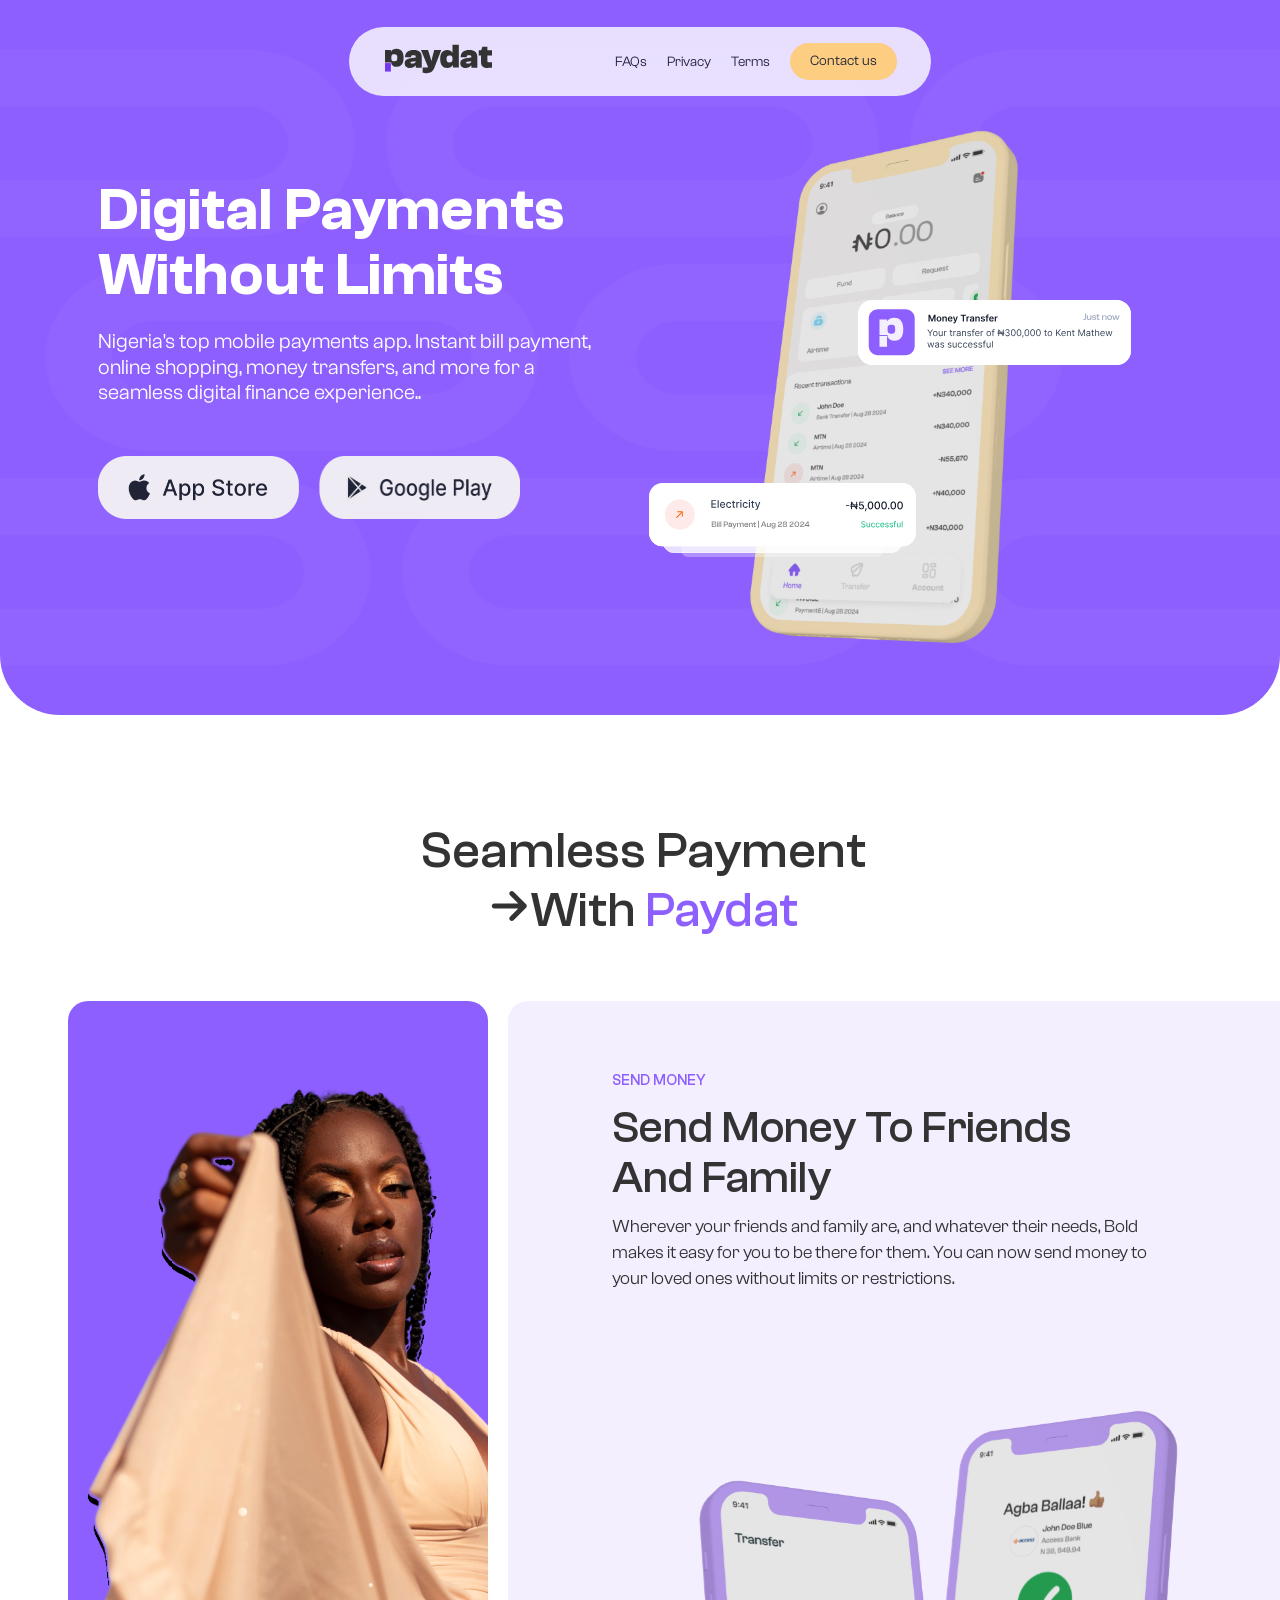
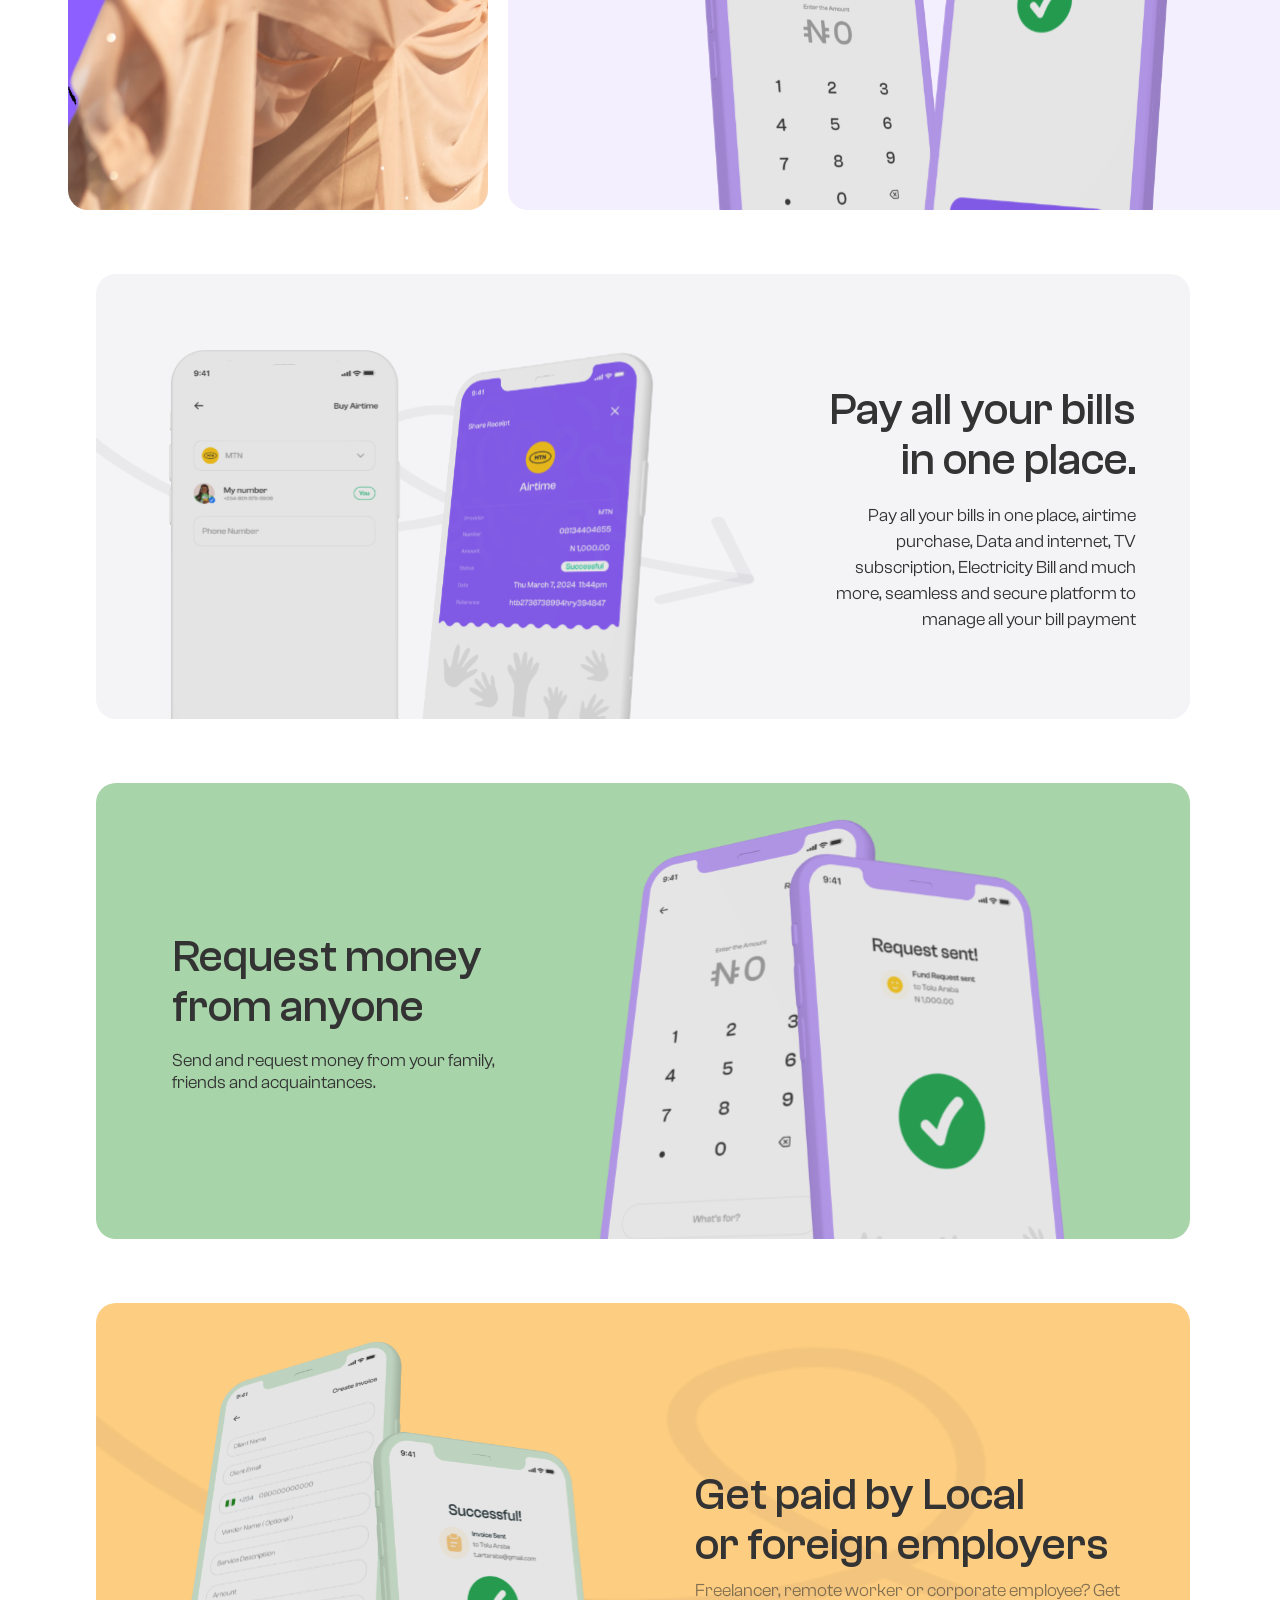
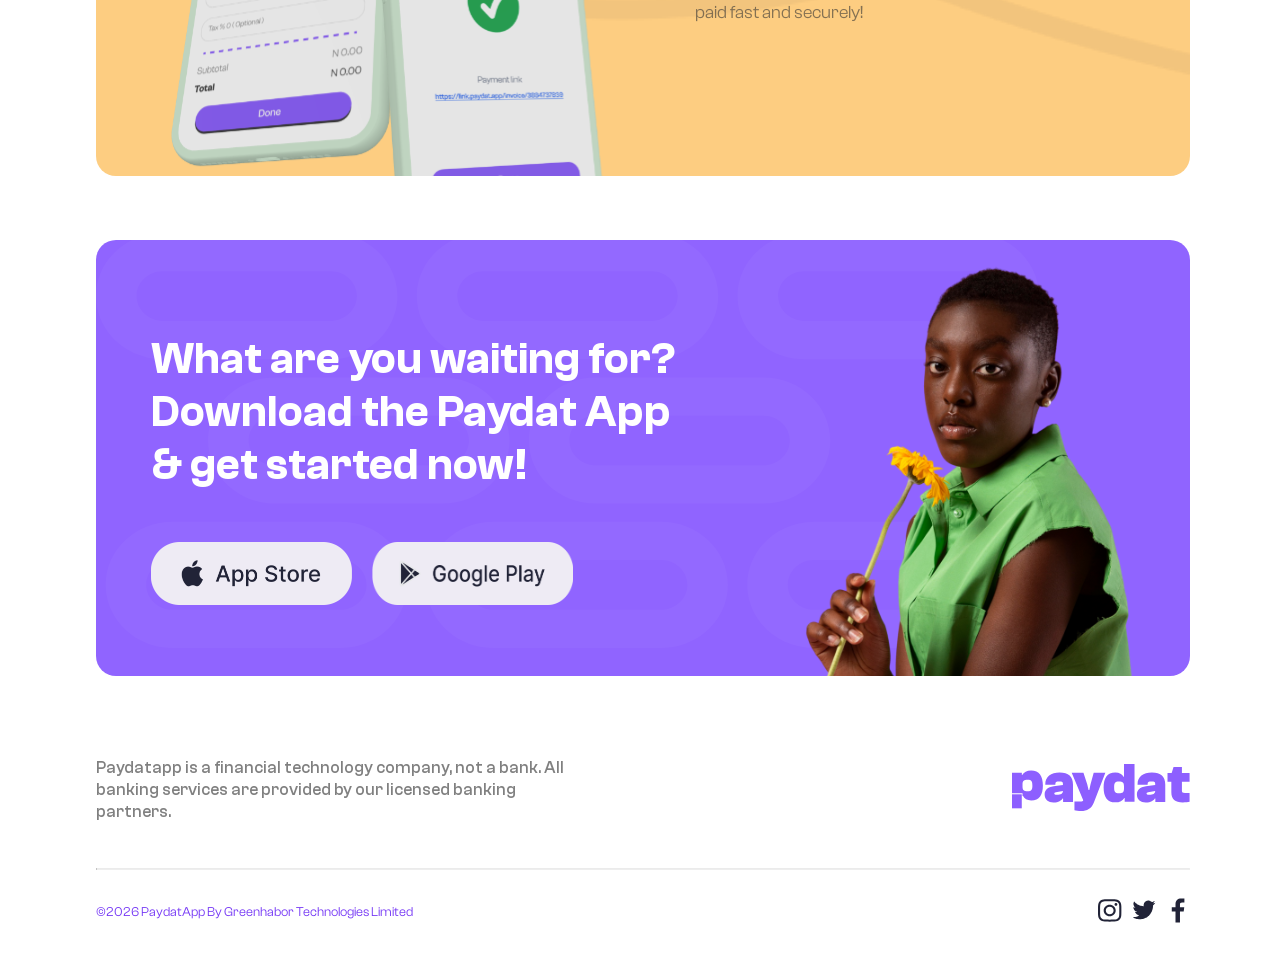
==== commit 7f73ee21: "social media" ====
--- a/index.html
+++ b/index.html
@@ -43,7 +43,7 @@
                 <li><a href="/faq.html">FAQs</a></li>
                 <li><a href="/privacypolicy.html">Privacy</a></li>
                 <li><a href="/terms.html">Terms</a></li>
-                <li><a class="contact-btn" href="/contact.html">Contact us</a></li>
+                <li><button type="button" class="contact-btn" ><a href="/contact.html">Contact us</a></button></li>
             </ul>
         </div>
     </nav>
@@ -202,17 +202,17 @@
             <div class="footer-content footer-box-row">
                 <div class="dateformat" id="dateformat"> </div>
                     <div class="social-box">
-                    <a href="#" class="social-media">
+                    <a href="https://www.instagram.com/paydathq" class="social-media">
                         <svg xmlns="http://www.w3.org/2000/svg" " viewBox="0 0 24 25" fill="none">
                             <path d="M11.694 1.17004C8.5185 1.17004 8.12025 1.18279 6.873 1.23754C5.628 1.29229 4.77825 1.48279 4.03425 1.76104C3.25888 2.04037 2.55247 2.48283 1.96275 3.05854C1.37171 3.61485 0.911185 4.29514 0.61425 5.05054C0.32475 5.76754 0.12675 6.58504 0.0705 7.78204C0.0135 8.98204 0 9.36454 0 12.42C0 15.4755 0.0135 15.8588 0.0705 17.058C0.1275 18.2558 0.3255 19.0733 0.61425 19.7895C0.911185 20.545 1.37171 21.2252 1.96275 21.7815C2.55249 22.3572 3.25889 22.7997 4.03425 23.079C4.77825 23.3573 5.628 23.5478 6.873 23.6025C8.12025 23.6573 8.5185 23.67 11.694 23.67C14.8702 23.67 15.2685 23.6573 16.5165 23.6025C17.7607 23.5478 18.6105 23.3573 19.3545 23.0798C20.1299 22.8004 20.8363 22.358 21.426 21.7823C22.0171 21.2258 22.4776 20.5452 22.7745 19.7895C23.064 19.0733 23.262 18.2558 23.3182 17.058C23.3752 15.858 23.3888 15.4755 23.3888 12.42C23.3888 9.36454 23.3752 8.98129 23.3182 7.78204C23.2612 6.58429 23.0632 5.76679 22.7745 5.05054C22.4775 4.29515 22.017 3.61487 21.426 3.05854C20.8363 2.48283 20.1299 2.04037 19.3545 1.76104C18.6105 1.48279 17.76 1.29229 16.515 1.23754C15.2685 1.18279 14.8702 1.17004 11.694 1.17004ZM11.694 3.19729C14.817 3.19729 15.1867 3.20854 16.4198 3.26254C17.5597 3.31279 18.1793 3.49579 18.591 3.65029C19.0957 3.82851 19.5548 4.11584 19.9357 4.49179C20.3215 4.85091 20.6206 5.29306 20.8102 5.78479C20.9707 6.18154 21.1613 6.77704 21.213 7.87429C21.2693 9.06004 21.2812 9.41629 21.2812 12.42C21.2812 15.4238 21.2692 15.78 21.2137 16.9658C21.1612 18.063 20.9707 18.6585 20.8102 19.0553C20.5987 19.5803 20.3452 19.9553 19.9357 20.3483C19.5548 20.7243 19.0957 21.0116 18.591 21.1898C18.1785 21.3443 17.5597 21.5273 16.4198 21.5775C15.1867 21.6315 14.817 21.6428 11.6947 21.6428C8.57175 21.6428 8.202 21.6315 6.969 21.5775C5.829 21.5273 5.2095 21.3443 4.797 21.1898C4.2926 21.0115 3.83371 20.7242 3.453 20.3483C3.06696 19.9893 2.76766 19.5471 2.57775 19.0553C2.418 18.6585 2.2275 18.063 2.175 16.9658C2.11875 15.78 2.1075 15.4238 2.1075 12.42C2.1075 9.41629 2.11875 9.06004 2.175 7.87429C2.2275 6.77704 2.418 6.18154 2.57775 5.78479C2.79 5.25979 3.0435 4.88479 3.453 4.49179C3.83371 4.11593 4.2926 3.82861 4.797 3.65029C5.2095 3.49579 5.82825 3.31279 6.969 3.26254C8.202 3.20854 8.57175 3.19729 11.694 3.19729ZM11.694 6.64279C8.3775 6.64279 5.68875 9.22954 5.68875 12.42C5.68875 15.6105 8.3775 18.1973 11.694 18.1973C15.0105 18.1973 17.7 15.6105 17.7 12.42C17.7 9.22954 15.0113 6.64279 11.6947 6.64279H11.694ZM11.694 16.17C9.5415 16.17 7.79625 14.4908 7.79625 12.42C7.79625 10.3493 9.5415 8.67004 11.694 8.67004C13.8465 8.67004 15.5925 10.3493 15.5925 12.42C15.5925 14.4908 13.8472 16.17 11.694 16.17ZM19.3403 6.41479C19.3403 7.16029 18.7118 7.76479 17.937 7.76479C17.1615 7.76479 16.5338 7.16029 16.5338 6.41479C16.5338 5.66929 17.1615 5.06479 17.9363 5.06479C18.7118 5.06479 19.3403 5.66929 19.3403 6.41479Z" fill="#212337"/>
                           </svg>
                     </a>
-                    <a href="#" class="social-media">
+                    <a href="https://www.x.com/paydathq" class="social-media">
                         <svg xmlns="http://www.w3.org/2000/svg"  viewBox="0 0 25 25" fill="none">
                             <path d="M16.4205 2.69485V2.69031H17.5362L17.9442 2.77269C18.216 2.82588 18.4625 2.89593 18.6836 2.9822C18.9061 3.06847 19.1208 3.16901 19.3277 3.28447C19.5353 3.39928 19.7234 3.51669 19.8921 3.63604C20.0594 3.75409 20.2099 3.87993 20.3429 4.01225C20.4746 4.14588 20.6802 4.1809 20.9591 4.11604C21.238 4.05117 21.5383 3.96036 21.8601 3.84555C22.1818 3.73074 22.5003 3.60101 22.8149 3.45701C23.1295 3.31301 23.3208 3.22155 23.3902 3.18263C23.457 3.14242 23.4934 3.12101 23.4973 3.11777L23.5018 3.11128L23.5232 3.1009L23.5446 3.08988L23.566 3.07885L23.5874 3.06847L23.592 3.06198L23.5984 3.05744L23.6049 3.0529L23.6088 3.04642L23.6302 3.03993L23.6516 3.03604L23.6477 3.06847L23.6413 3.1009L23.6302 3.13333L23.6199 3.16577L23.6088 3.18717L23.5984 3.20858L23.5874 3.24101C23.5786 3.26932 23.5715 3.29813 23.566 3.32728C23.5589 3.3636 23.4908 3.5076 23.3623 3.75928C23.2228 4.02794 23.0609 4.28441 22.8785 4.52598C22.6858 4.78544 22.5126 4.98133 22.3595 5.11366C22.2052 5.24728 22.1027 5.34069 22.0527 5.39452C22.0028 5.44901 21.9418 5.4996 21.8704 5.54566L21.7628 5.61701L21.7414 5.62739L21.72 5.63842L21.7154 5.6449L21.7089 5.64944L21.7024 5.65333L21.6986 5.65982L21.6772 5.67085L21.6557 5.68187L21.6512 5.68836L21.6447 5.69225L21.6382 5.69679L21.6343 5.70328L21.6298 5.70977L21.6233 5.71366L21.6168 5.7182L21.6129 5.72469H21.72L22.3206 5.59496C22.7088 5.51212 23.0921 5.40774 23.4687 5.28231L24.048 5.08771L24.1128 5.06631L24.1453 5.05528L24.166 5.04425L24.1874 5.03387L24.2088 5.02285L24.2309 5.01182L24.2737 5.00533L24.3165 5.00144V5.04425L24.3055 5.04879L24.2951 5.05528L24.2906 5.06177L24.2841 5.06631L24.2776 5.0702L24.2737 5.07669L24.2692 5.08317L24.2627 5.08771L24.2562 5.09225L24.2523 5.09874L24.2477 5.10523L24.2413 5.10912L24.2309 5.13052L24.2199 5.15258L24.2134 5.15647C24.2108 5.16101 24.12 5.2836 23.9409 5.5236C23.7619 5.76555 23.6653 5.88815 23.651 5.89139C23.6367 5.89528 23.6166 5.91733 23.5913 5.95625C23.5667 5.99647 23.4149 6.15733 23.136 6.43755C22.857 6.71842 22.5846 6.96815 22.3167 7.18674C22.0475 7.40728 21.912 7.67777 21.9087 7.99885C21.9048 8.31863 21.888 8.67993 21.8594 9.08339C21.8266 9.52116 21.7729 9.95711 21.6986 10.3898C21.6044 10.9248 21.4825 11.4546 21.3334 11.977C21.1693 12.5673 20.9688 13.1433 20.7327 13.705C20.5177 14.2237 20.2705 14.7285 19.9926 15.2164C19.7351 15.6633 19.499 16.0414 19.2843 16.3508C19.0702 16.6603 18.8516 16.9521 18.6298 17.2252C18.408 17.499 18.1277 17.8071 17.7885 18.1502C17.448 18.4914 17.2624 18.6782 17.2307 18.7113C17.1982 18.7437 17.0575 18.8611 16.8103 19.0654C16.5639 19.2717 16.2992 19.4773 16.0164 19.6836C15.7662 19.8672 15.5068 20.038 15.2393 20.1954C15.0032 20.3316 14.7184 20.4879 14.3857 20.6637C14.0536 20.8408 13.6942 21.0049 13.3083 21.1567C12.9217 21.3072 12.5143 21.4479 12.0849 21.5777C11.6562 21.7074 11.241 21.8079 10.8402 21.8799C10.3887 21.9588 9.93429 22.0201 9.47802 22.0635L8.71586 22.1387V22.1498H7.32126V22.1387L7.13899 22.1284C7.03877 22.1226 6.93865 22.1152 6.83867 22.1063C6.54153 22.0705 6.24486 22.0309 5.94872 21.9876C5.54116 21.9351 5.13636 21.8631 4.73575 21.7716C4.44321 21.7003 4.00667 21.5627 3.42742 21.3617C2.9192 21.1894 2.42242 20.9851 1.94007 20.75C1.68183 20.6223 1.42453 20.4928 1.16818 20.3614C1.04969 20.2996 0.933501 20.2333 0.819856 20.163L0.626558 20.0443L0.622666 20.0378L0.61618 20.0332L0.609693 20.0287L0.605153 20.0222L0.583747 20.0118L0.562342 20.0008L0.55845 19.9943L0.551964 19.9898L0.545477 19.9859L0.540937 19.9794L0.536396 19.9729L0.52991 19.9684H0.519531V19.9249L0.540937 19.9294L0.562342 19.9359L0.658991 19.947C0.723856 19.9534 0.898991 19.9651 1.1844 19.9794C1.81914 20.0098 2.45533 19.9772 3.08364 19.8821C3.42029 19.8315 3.81661 19.7452 4.27456 19.6226C4.70579 19.5097 5.12777 19.3639 5.53683 19.1867C5.81182 19.067 6.08369 18.9403 6.35218 18.8066C6.5124 18.7243 6.75694 18.5718 7.0858 18.3487L7.57942 18.014L7.58396 18.0075L7.59045 18.003L7.59694 17.9984L7.60083 17.9919L7.60537 17.9854L7.61186 17.9816L7.61834 17.977L7.62223 17.9705L7.64364 17.964L7.66504 17.9601L7.66959 17.9381L7.67607 17.9167L7.68256 17.9121L7.68645 17.9057L7.51521 17.8953C7.40427 17.8882 7.29335 17.8808 7.18245 17.8732C7.01212 17.8543 6.84358 17.8218 6.67845 17.7759C6.42489 17.7097 6.17715 17.623 5.93769 17.5165C5.67028 17.3998 5.41222 17.2627 5.1658 17.1065C4.91477 16.9483 4.7338 16.8166 4.62223 16.7115C4.51196 16.6077 4.36926 16.4611 4.19348 16.2704C4.0252 16.0874 3.87286 15.8904 3.73813 15.6814C3.59795 15.4583 3.47458 15.225 3.36904 14.9835L3.19131 14.5904L3.18029 14.558L3.16991 14.5256L3.16342 14.5041L3.15888 14.4827L3.19131 14.4866L3.22375 14.4931L3.45921 14.5256C3.61683 14.5476 3.86331 14.5547 4.19996 14.5476C4.53596 14.5405 4.76818 14.5255 4.89726 14.5041C5.02569 14.4827 5.10483 14.4685 5.13337 14.4613L5.17618 14.4503L5.22937 14.4393L5.28321 14.4289L5.28775 14.4224L5.29423 14.4179L5.30072 14.4133L5.30461 14.4068L5.2618 14.3965L5.21899 14.3854L5.17618 14.3744L5.13337 14.364L5.08991 14.353C5.03968 14.3395 4.98972 14.325 4.94007 14.3096C4.74404 14.2378 4.55082 14.1586 4.36083 14.0721C4.04559 13.9359 3.79586 13.8023 3.60969 13.6726C3.42288 13.5428 3.24515 13.4001 3.0778 13.2471C2.88084 13.0596 2.69665 12.8591 2.52645 12.6471C2.31474 12.3844 2.13449 12.098 1.98937 11.7934C1.84201 11.496 1.72342 11.1852 1.63521 10.8652C1.55737 10.5714 1.50548 10.2717 1.48083 9.96879L1.44191 9.51474L1.46396 9.51928L1.48537 9.52577L1.50677 9.53679L1.52818 9.54782L1.54959 9.5582L1.57099 9.56923L1.90375 9.72036C2.16926 9.83521 2.44599 9.92216 2.72948 9.97982C3.05899 10.0512 3.25488 10.0914 3.31975 10.0985L3.41704 10.1089H3.60969L3.60515 10.1024L3.59867 10.0985L3.59218 10.094L3.58829 10.0875L3.58375 10.081L3.57726 10.0765L3.57077 10.0726L3.56688 10.0661L3.54548 10.0551L3.52342 10.044L3.51953 10.0376L3.51304 10.0337L3.50656 10.0291L3.50202 10.0226L3.48061 10.0116L3.45921 10.0012L3.45531 9.99474C3.3935 9.94895 3.33187 9.9029 3.27045 9.85658C3.13704 9.75056 3.01351 9.63267 2.90137 9.50436C2.76918 9.35605 2.6405 9.20466 2.51542 9.05031C2.38623 8.89159 2.2712 8.72186 2.17164 8.54306C2.05174 8.32081 1.94559 8.09141 1.8538 7.85615C1.6417 7.32499 1.52425 6.76079 1.50677 6.18912C1.49964 5.91539 1.50677 5.68187 1.52818 5.48728C1.54959 5.29269 1.59304 5.07344 1.65661 4.82825C1.72148 4.58371 1.81423 4.32425 1.93553 4.05117L2.11845 3.64058L2.12883 3.60815L2.13986 3.57571L2.14634 3.57117L2.15023 3.56469L2.15477 3.5582L2.16126 3.55431L2.16775 3.55885L2.17164 3.56533L2.17618 3.57182L2.18267 3.57571L2.18915 3.58025L2.19304 3.58674L2.19759 3.59323L2.20407 3.59712L2.21445 3.61917L2.22548 3.64058L2.23196 3.64512L2.2365 3.6516L2.5258 3.97593C2.7191 4.19128 2.94742 4.43258 3.21272 4.69917C3.47737 4.96512 3.62396 5.10328 3.6525 5.11366C3.68104 5.12533 3.71737 5.15842 3.75953 5.2129C3.80299 5.26609 3.94569 5.39388 4.18894 5.5956C4.43218 5.79669 4.75067 6.0302 5.14375 6.29679C5.53748 6.56339 5.97402 6.82609 6.45272 7.08555C6.93207 7.34501 7.4471 7.57852 7.9978 7.78739C8.54915 7.99625 8.9351 8.13312 9.15629 8.19798C9.37813 8.26285 9.75758 8.34523 10.294 8.44577C10.8305 8.54696 11.2346 8.61182 11.5063 8.64036C11.7781 8.66955 11.9643 8.68577 12.0642 8.69031L12.2147 8.6942L12.2101 8.66177L12.2036 8.62933L12.1608 8.3595C12.1279 8.10901 12.1136 7.85642 12.118 7.60382C12.118 7.2795 12.1427 6.98112 12.1933 6.70739C12.2432 6.43366 12.3184 6.15669 12.4183 5.87582C12.4975 5.6428 12.5957 5.41673 12.7122 5.19993C12.8095 5.03128 12.9366 4.83928 13.0942 4.62328C13.2519 4.40728 13.4555 4.18415 13.7059 3.95388C13.9669 3.71558 14.2549 3.50876 14.5641 3.33766C14.8483 3.17507 15.1463 3.03788 15.4547 2.92771C15.6779 2.84688 15.9078 2.78546 16.1416 2.74415C16.3271 2.7156 16.4205 2.69874 16.4205 2.69485Z" fill="#212337"/>
                           </svg>
                     </a>
-                    <a href="" class="social-media">
+                    <a href="https://www.facebook.com/paydathq" class="social-media">
                         <svg xmlns="http://www.w3.org/2000/svg"  viewBox="0 0 24 25" fill="none">
                             <path d="M13.9679 24.42V13.472H17.6919L18.2487 9.20564H13.9679V6.48164C13.9679 5.24644 14.3159 4.40484 16.1103 4.40484L18.3999 4.40404V0.588044C18.0039 0.536044 16.6447 0.420044 15.0639 0.420044C11.7631 0.420044 9.50393 2.40804 9.50393 6.06004V9.20564H5.76953V13.4728H9.50233V24.42H13.9671H13.9679Z" fill="#212337"/>
                           </svg>
--- a/style.css
+++ b/style.css
@@ -191,20 +191,22 @@
     padding: 10px 20px;
     align-items: center;
     transition: background 0.3s ease;
-    color: #FFF;
+    color: #212337;
     text-align: center;
     font-family: "ClashGrotesk";
+    border: none !important;
+    cursor: pointer;
 }
 
 
 .navbar .nav-links a:hover,
 .navbar .nav-links a:focus,
 .navbar .nav-links a:active {
-    color: #f39c12;
+    color: #7436F5;
 }
 
 .navbar .nav-links a.active {
-    color: #f39c12;
+    color: #7436F5;
     
 }
 
@@ -1039,7 +1041,7 @@
         align-items: center;
         justify-content: center;
         padding-top: 50px;
-        padding-bottom: 30px;
+   
      
     }
 
@@ -1054,7 +1056,7 @@
     .hero p {
         font-size: 18px;
         text-align: center !important;
-        margin-bottom: 40px !important;
+        margin-bottom: 20px !important;
         margin-top: 20px !important;
     }
 
@@ -1076,6 +1078,8 @@
         line-height: 30px;
         margin-bottom 0 !important;
         margin-top: 0 !important;
+        width: 100%;
+        max-width: 235px;
     }
 
     .payment-section p {
@@ -1132,6 +1136,8 @@
     .green-content h3 {
         font-size: 25px;
         line-height: normal;
+        max-width: 247px;
+        width: 100%;
     }
 
     .green-content p {
@@ -1210,10 +1216,11 @@
         font-size: 20px;
         text-align: center;
         width: auto;
+        margin-bottom: 0px !important;
     }
 
     .download {
-        margin-top: 10px;
+        margin-top: 10px !important;
     }
 
     .download-image {
@@ -1277,17 +1284,15 @@
         border-radius: 20px;
     background: var(--Purple-BG, #F4EFFF);
     width: auto;
-    /* height: 100%; */
-    max-width: 100%;
-    display: flex;
-    flex-direction: column;
+    max-width: 100%;
+   height: auto !important;
     padding: 5% 0% 0% 4%;
     }
     
 .payment-background-content{
     width: auto;
     max-width: 100%; 
-    margin-bottom: 0px;
+    margin-bottom: 0px !important;
     padding-left: 5%;
     padding-right: 5%;
 }
@@ -1358,6 +1363,7 @@
     flex-direction: row;
     justify-content: center;
     align-items: center;
+    gap: 2px;
 }
 
 .footer-flex {
@@ -1454,8 +1460,8 @@
     align-items: center;
      justify-content: center;
       position: relative; 
-      top: 21%; 
-      bottom: auto;
+      /* top: 21%;  */
+      /* bottom: auto; */
 }
 
 .faq-content h2 {
@@ -1478,6 +1484,14 @@
     max-width: 135px;
     height: 35px;
   }
+
+  .contact-box {
+   gap: 10px;
+  justify-content: center;
+  height: 180px !important;
+  }
+
+
 }
 
 /* Large devices (desktops and above) */
